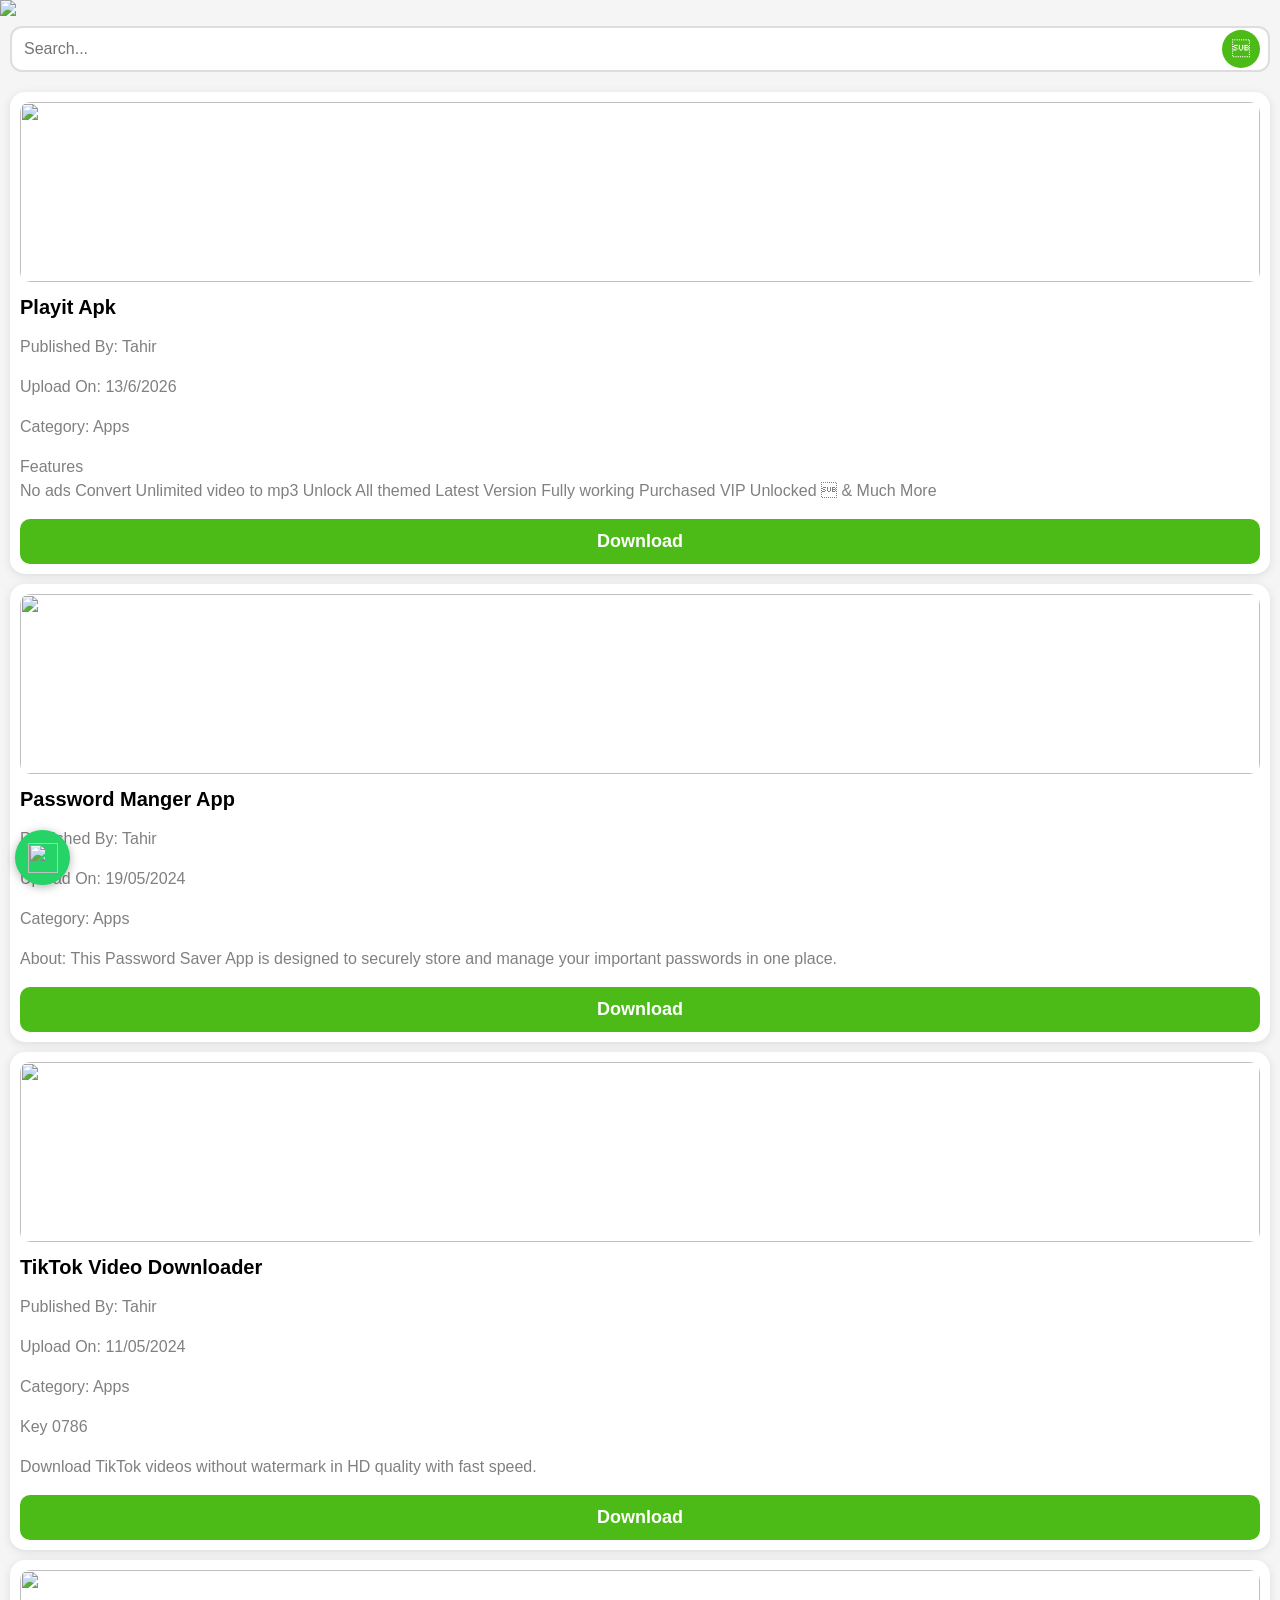
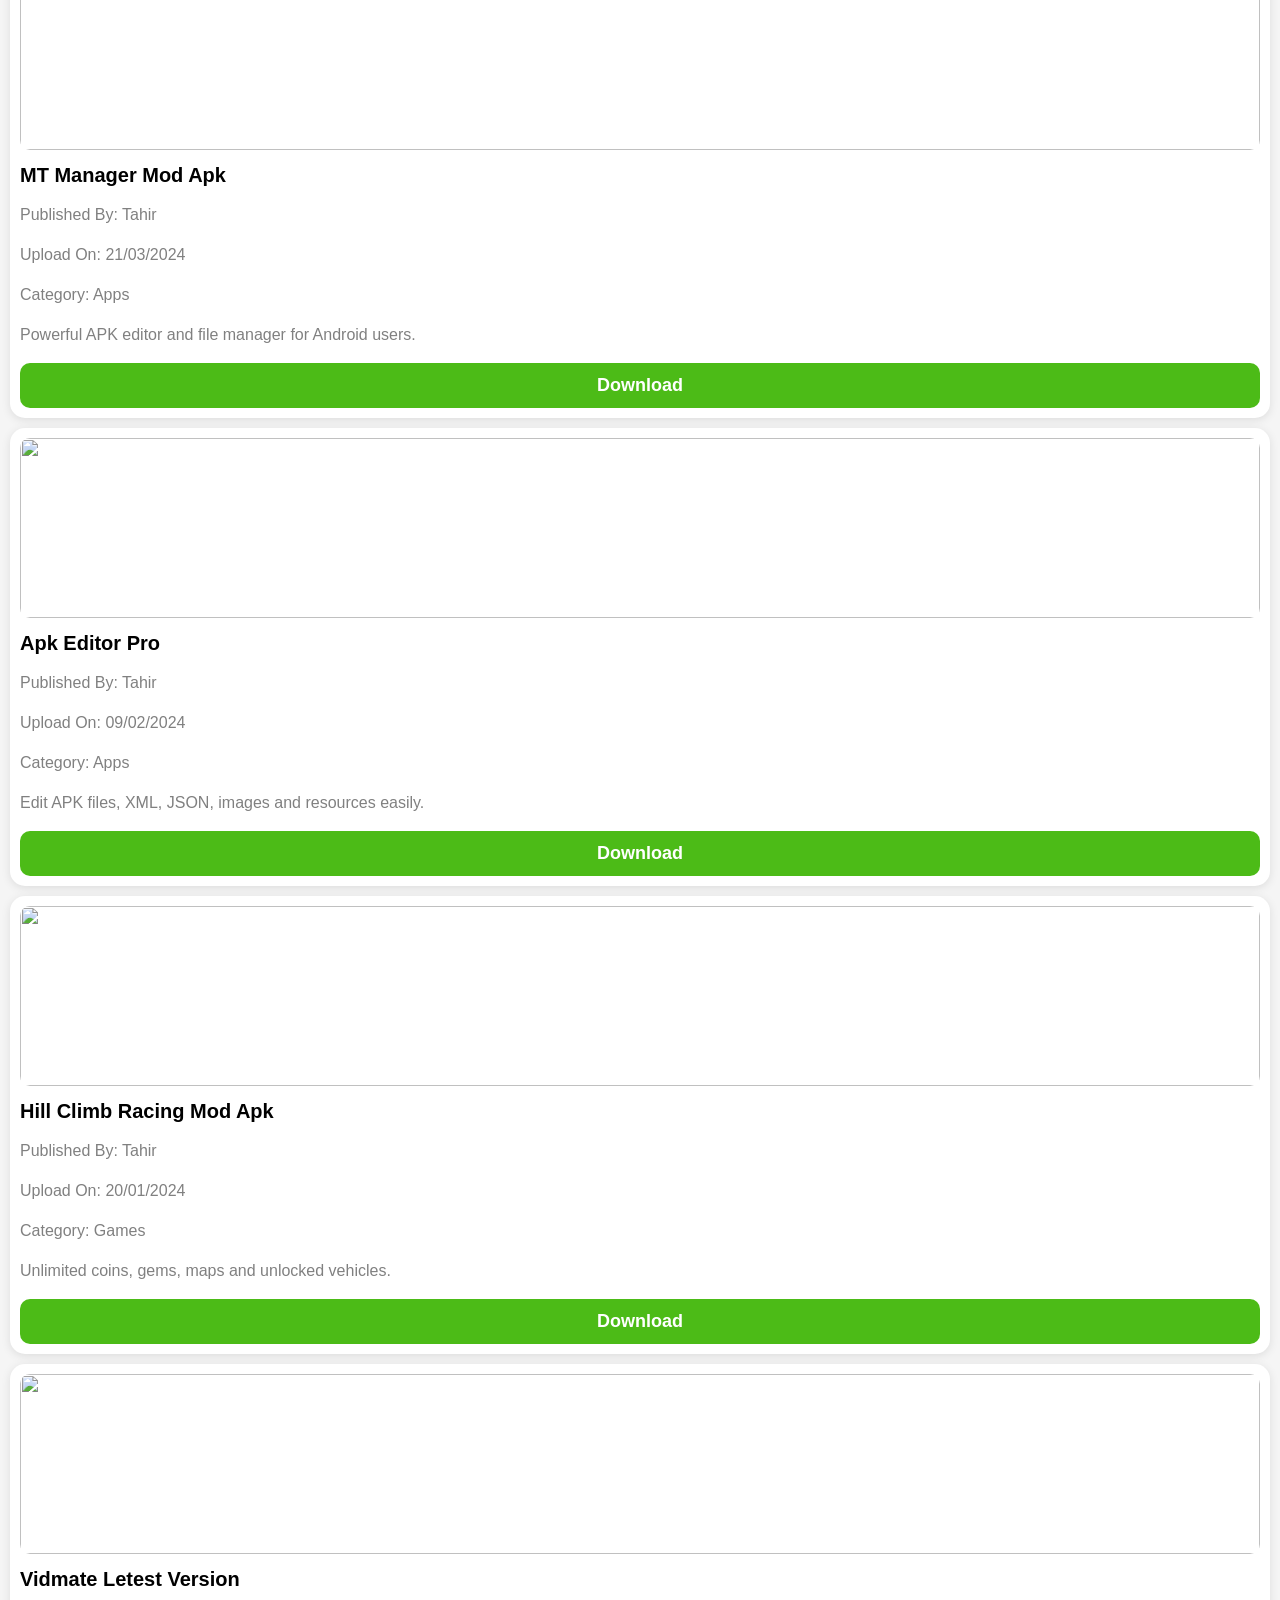
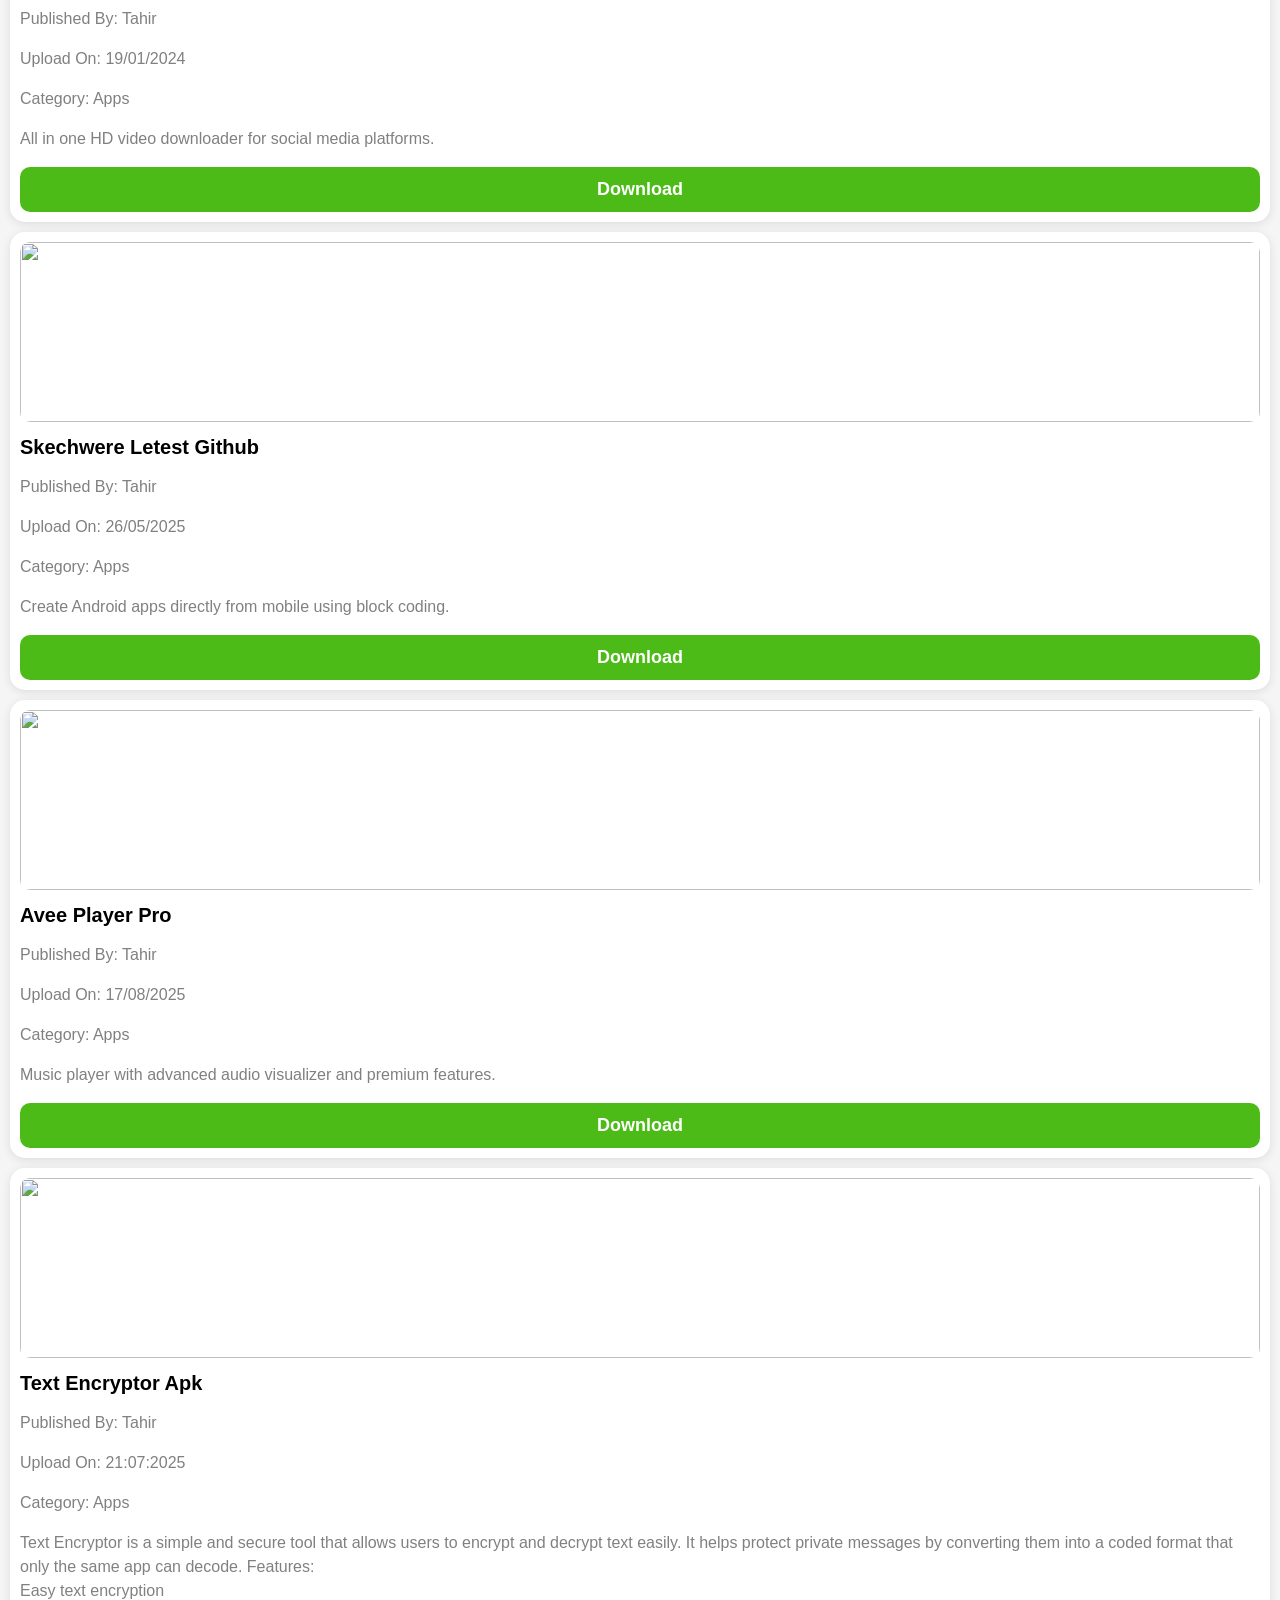
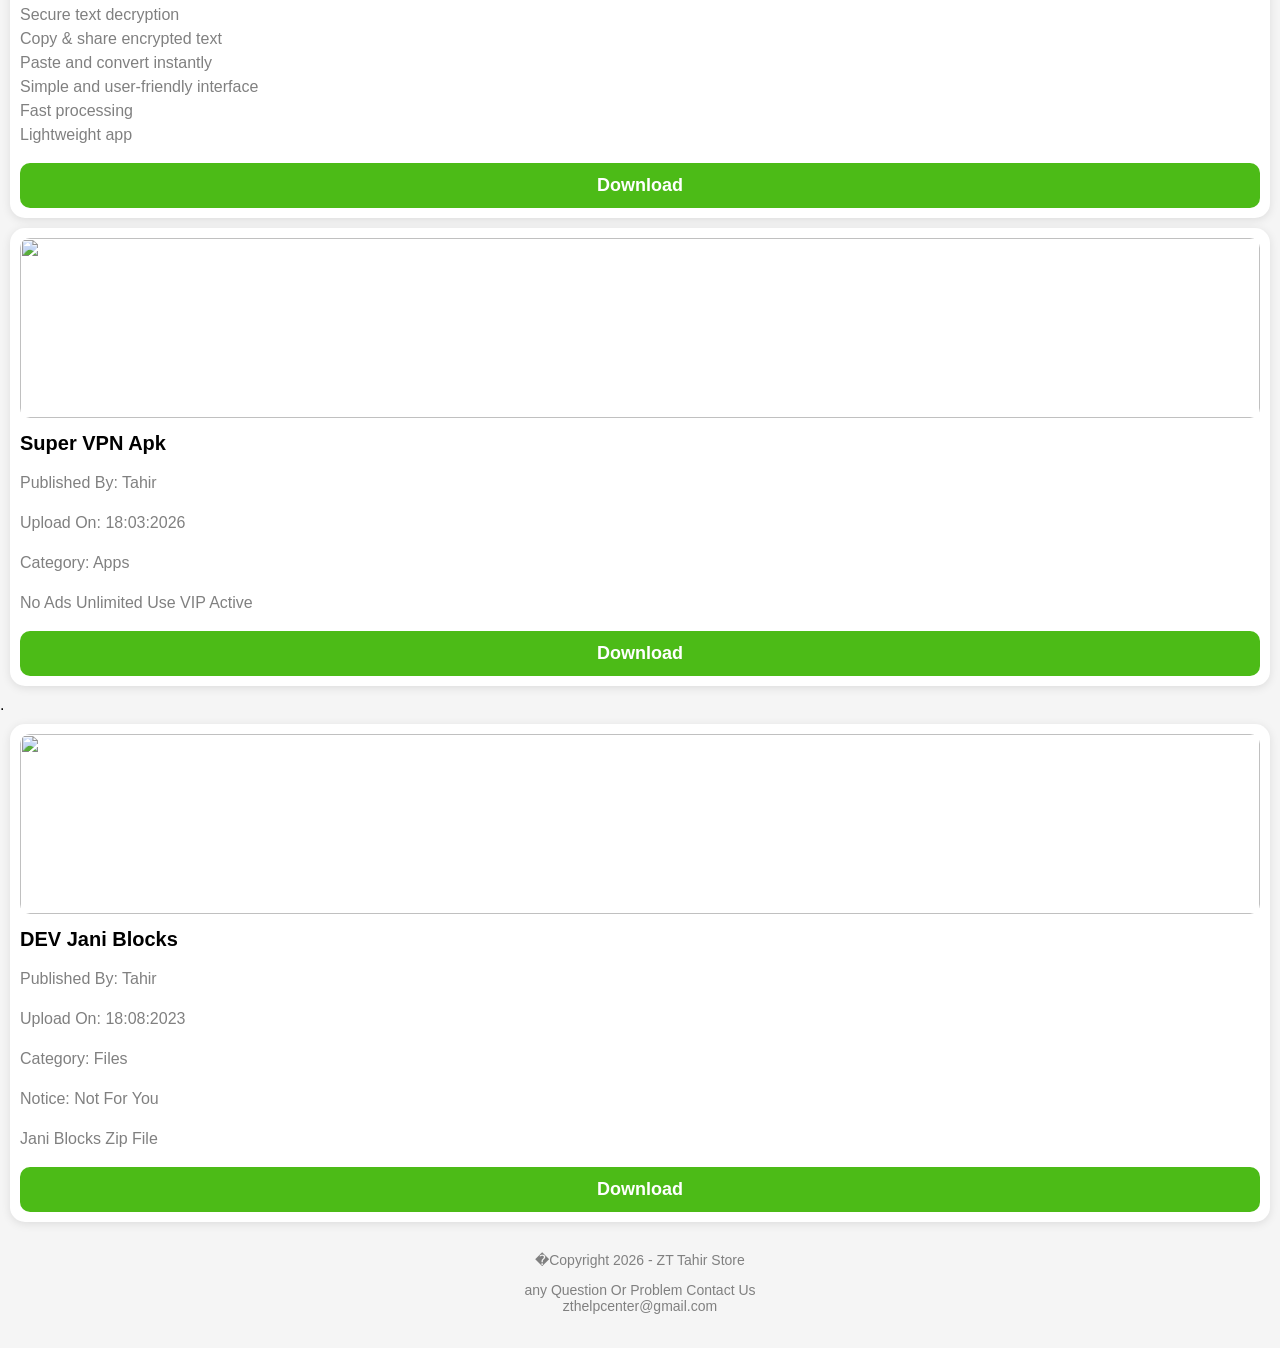
==== index.html @ f2f18775 "Add files via upload" ====
<!DOCTYPE html>
<html lang="en">

<head>

<meta charset="UTF-8">

<meta name="viewport"
content="width=device-width, initial-scale=1.0">

<title>ZT Tahir Store</title>

<style>

/* BODY */

body{

    margin:0;
    padding:0;

    background:#f5f5f5;

    color:black;

    font-family:sans-serif;

    transition:0.3s;
}

/* DARK MODE */

body.dark{

    background:#121212;

    color:white;
}

/* HEADER */

.header{

    position:sticky;

    top:0;

    z-index:1000;

    background:#f5f5f5;

    transition:0.3s;
}

body.dark .header{

    background:#121212;
}

/* LOGO */

.logo{

    width:100%;

    display:block;
}

/* SEARCH BOX */

.searchbox{

    padding:10px;

    background:#f5f5f5;

    position:relative;

    transition:0.3s;
}

body.dark .searchbox{

    background:#121212;
}

/* SEARCH INPUT */

.search{

    width:100%;

    box-sizing:border-box;

    padding:12px 55px 12px 12px;

    border:none;

    outline:none;

    border-radius:12px;

    border:2px solid #ddd;

    font-size:16px;

    background:white;

    color:black;

    transition:0.3s;
}

body.dark .search{

    background:#1e1e1e;

    color:white;

    border:2px solid #333;
}

/* THEME BUTTON */

.themebtn{

    position:absolute;

    right:20px;

    top:50%;

    transform:translateY(-50%);

    width:38px;

    height:38px;

    background:#4CBB17;

    border-radius:50%;

    display:flex;

    justify-content:center;

    align-items:center;

    font-size:18px;

    cursor:pointer;

    color:white;

    transition:0.3s;
}

/* CARD */

.card{

    background:white;

    margin:10px;

    padding:10px;

    border-radius:15px;

    box-shadow:0 2px 10px rgba(0,0,0,0.1);

    transition:0.3s;
}

body.dark .card{

    background:#1e1e1e;

    box-shadow:none;
}

/* IMAGE */

.img{

    width:100%;

    height:180px;

    object-fit:cover;

    border-radius:10px;
}

/* TITLE */

.title{

    font-size:20px;

    font-weight:bold;

    margin-top:10px;
}

/* ABOUT */

.about{

    color:gray;

    margin-top:5px;

    line-height:24px;
}

body.dark .about{

    color:#cfcfcf;
}

/* BUTTON */

.btnsave{

    display:block;

    width:100%;

    box-sizing:border-box;

    margin-top:12px;

    padding:12px;

    background:#4CBB17;

    color:white;

    text-align:center;

    text-decoration:none;

    border-radius:10px;

    font-size:18px;

    font-weight:bold;

    -webkit-tap-highlight-color:transparent;
}

/* FOOTER */

.footer{

    text-align:center;

    padding:20px;

    color:gray;

    font-size:14px;
}

/* SCROLL TOP BUTTON */

.topbtn{

    position:fixed;

    right:15px;

    bottom:15px;

    width:55px;

    height:55px;

    border:none;

    border-radius:50%;

    background:#4CBB17;

    display:none;

    justify-content:center;

    align-items:center;

    cursor:pointer;

    box-shadow:0 2px 10px rgba(0,0,0,0.3);

    z-index:9999;

    overflow:hidden;

    transition:0.3s;
}

.topbtn.show{

    display:flex;
}

.topbtn:active{

    transform:scale(0.9);
}

/* ICON */

.topicon{

    width:20px;

    height:20px;

    object-fit:contain;
}
 
/* WHATSAPP FLOAT BUTTON */

.wpbtn{

    position:fixed;

    left:15px;

    bottom:15px;

    width:55px;

    height:55px;

    background:#25D366;

    border-radius:50%;

    display:flex;

    justify-content:center;

    align-items:center;

    text-decoration:none;

    box-shadow:0 2px 10px rgba(0,0,0,0.3);

    z-index:9999;

    overflow:hidden;

    transition:0.3s;
}

.wpbtn:active{

    transform:scale(0.9);
}

/* WHATSAPP ICON */

.wpbtn img{

    width:30px;

    height:30px;

    object-fit:contain;
}
 

</style>

</head>

<body>

<!-- HEADER -->

<div class="header">

    <!-- LOGO -->

    <img src="https://raw.githubusercontent.com/zttahir/Tahir/main/Assets/logofour.png"
    class="logo">

    <!-- SEARCH + TOGGLE -->

    <div class="searchbox">

        <input type="search"

        id="search"

        class="search"

        placeholder="Search..."

        oninput="searchApps()">

        <!-- TOGGLE -->

        <div class="themebtn"
        onclick="toggleMode()"
        id="toggle">

        

        </div>

    </div>

</div>

          <!-- CARD 0 -->

<div class="card">

<img class="img"
src="https://raw.githubusercontent.com/zttahir/Tahir/main/Assets/playit.png">

<div class="title">
Playit Apk
</div>

<div class="about">

<p>Published By: Tahir</p>
<p>Upload On: 13/6/2026</p>
<p>Category: Apps</p>

<p>
    Features<br>
No ads 
Convert Unlimited video to mp3 
Unlock All themed
Latest Version
Fully working 
Purchased VIP Unlocked 
& Much More 

</p>

</div>

<a class="btnsave"
href="https://www.mediafire.com/file/15rgi2jzhe0g6uk/PLAYit_2.7.49.10_apks_kill.apk/file">

Download

</a>

</div> 

<!-- CARD 1 -->

<div class="card">

<img class="img"
src="https://raw.githubusercontent.com/zttahir/Tahir/main/Assets/image-1.jpg">

<div class="title">
Password Manger App
</div>

<div class="about">

<p>Published By: Tahir</p>
<p>Upload On: 19/05/2024</p>
<p>Category: Apps</p>

<p>
About: This Password Saver App is designed to securely store and manage your important passwords in one place.
</p>

</div>

<a class="btnsave"
href="https://www.mediafire.com/file/8oc2clhdo5jdpka/Password+Saver_TAHIR.apk/file">

Download

</a>

</div>

<!-- CARD 2 -->

<div class="card">

<img class="img"
src="https://raw.githubusercontent.com/zttahir/Tahir/main/Assets/image.jpg">

<div class="title">
TikTok Video Downloader
</div>

<div class="about">

<p>Published By: Tahir</p>
<p>Upload On: 11/05/2024</p>
<p>Category: Apps</p>
<p>Key 0786</p>

<p>
Download TikTok videos without watermark in HD quality with fast speed.
</p>

</div>

<a class="btnsave"
href="https://www.mediafire.com/file/l60k00kk71x3uxg/ZT+Downloader_TAHIR.apk/file">

Download

</a>

</div>

<!-- CARD 3 -->

<div class="card">

<img class="img"
src="https://raw.githubusercontent.com/zttahir/Tahir/main/Assets/mtmanager.png">

<div class="title">
MT Manager Mod Apk
</div>

<div class="about">

<p>Published By: Tahir</p>
<p>Upload On: 21/03/2024</p>
<p>Category: Apps</p>

<p>
Powerful APK editor and file manager for Android users.
</p>

</div>

<a class="btnsave"
href="https://www.mediafire.com/file/3pl6sm74u2a8idq/MT-Manager-VIP.apk/file">

Download

</a>

</div>

<!-- CARD 4 -->

<div class="card">

<img class="img"
src="https://raw.githubusercontent.com/zttahir/Tahir/main/Assets/apkeditor.png">

<div class="title">
Apk Editor Pro
</div>

<div class="about">

<p>Published By: Tahir</p>
<p>Upload On: 09/02/2024</p>
<p>Category: Apps</p>

<p>
Edit APK files, XML, JSON, images and resources easily.
</p>

</div>

<a class="btnsave"
href="https://www.mediafire.com/file/5gzfesmskv367av/APK+Editor+Pro_4.2.apk/file">

Download

</a>

</div>

<!-- CARD 5 -->

<div class="card">

<img class="img"
src="https://raw.githubusercontent.com/zttahir/Tahir/main/Assets/hillclimb.png">

<div class="title">
Hill Climb Racing Mod Apk
</div>

<div class="about">

<p>Published By: Tahir</p>
<p>Upload On: 20/01/2024</p>
<p>Category: Games</p>

<p>
Unlimited coins, gems, maps and unlocked vehicles.
</p>

</div>

<a class="btnsave"
href="https://www.mediafire.com/file/3mv9l40xxh3tn55/Hill+Climb+Racing+Mod_Apk.apk/file">

Download

</a>

</div>

<!-- CARD 6 -->

<div class="card">

<img class="img"
src="https://raw.githubusercontent.com/zttahir/Tahir/main/Assets/vidmate.png">

<div class="title">
Vidmate Letest Version
</div>

<div class="about">

<p>Published By: Tahir</p>
<p>Upload On: 19/01/2024</p>
<p>Category: Apps</p>

<p>
All in one HD video downloader for social media platforms.
</p>

</div>

<a class="btnsave"
href="https://www.mediafire.com/file/jpwn6wyje2c6n38/VidMate_By_ZT_Store.apk/file">

Download

</a>

</div>

<!-- CARD 7 -->

<div class="card">

<img class="img"
src="https://raw.githubusercontent.com/zttahir/Tahir/main/Assets/skechwere.png">

<div class="title">
Skechwere Letest Github
</div>

<div class="about">

<p>Published By: Tahir</p>
<p>Upload On: 26/05/2025</p>
<p>Category: Apps</p>

<p>
Create Android apps directly from mobile using block coding.
</p>

</div>

<a class="btnsave"
href="https://www.mediafire.com/file/qkhev03v3h533ux/Sketchwere_Pro_By_ZT_APPS.apk/file">

Download

</a>

</div>

<!-- CARD 8 -->

<div class="card">

<img class="img"
src="https://raw.githubusercontent.com/zttahir/Tahir/main/Assets/aveeplayer.png">

<div class="title">
Avee Player Pro
</div>

<div class="about">

<p>Published By: Tahir</p>
<p>Upload On: 17/08/2025</p>
<p>Category: Apps</p>

<p>
Music player with advanced audio visualizer and premium features.
</p>

</div>

<a class="btnsave"
href="https://www.mediafire.com/file/i4u6zgj69llwse7/Avee_Player_Pro_by_ZT.apk/file">

Download

</a>

</div>

    <!-- CARD 9 -->

<div class="card">

    <img class="img"
    src="https://raw.githubusercontent.com/zttahir/Tahir/main/Assets/encrypt.png">

    <div class="title">
        Text Encryptor Apk
    </div>

    <div class="about">

        <p>Published By: Tahir</p>
        <p>Upload On: 21:07:2025</p>
        <p>Category: Apps</p>

        <p>
          Text Encryptor is a simple and secure tool that allows users to encrypt and decrypt text easily. It helps protect private messages by converting them into a coded format that only the same app can decode.
Features:<br>
Easy text encryption<br>
Secure text decryption<br>
Copy & share encrypted text<br>
Paste and convert instantly<br>
Simple and user-friendly interface<br>
Fast processing<br>
Lightweight app<br>
        </p>

    </div>

    <a class="btnsave"
    href="https://www.mediafire.com/file/xjfdwf8rq5wggk1/Encrypted_TXT_1.0.apk/file">

    Download

    </a>

</div>

  <!-- CARD 9 -->

<div class="card">

    <img class="img"
    src="https://raw.githubusercontent.com/zttahir/Tahir/main/Assets/supervpn.png">

    <div class="title">
        Super VPN Apk
    </div>

    <div class="about">

        <p>Published By: Tahir</p>
        <p>Upload On: 18:03:2026</p>
        <p>Category: Apps</p>

        <p>
        No Ads Unlimited Use VIP Active
        </p>

    </div>

    <a class="btnsave"
    href="https://www.mediafire.com/file/05p5j1xxtkbkchm/SuperVPN_3.1.4_apks_kill.apk/file">

    Download

    </a>

</div>

.       <!-- CARD 11 -->

<div class="card">

    <img class="img"
    src="https://raw.githubusercontent.com/zttahir/Tahir/main/Assets/mypiclogo.png">

    <div class="title">
        DEV Jani Blocks
    </div>

    <div class="about">

        <p>Published By: Tahir</p>
        <p>Upload On: 18:08:2023</p>
        <p>Category: Files</p>
        <p>Notice: Not For You</p>

        <p>
        Jani Blocks Zip File <br>
        </p>

    </div>

    <a class="btnsave"
    href="https://www.mediafire.com/file/tm3lmpix9wmcqop/Developer_ZT_Block.zip/file">

    Download

    </a>

</div>
    

<!-- FOOTER -->

<div class="footer">

�Copyright 2026 - ZT Tahir Store
<p>any Question Or Problem Contact Us<br>
zthelpcenter@gmail.com</p>
</div>

<!-- SCROLL TOP BUTTON -->

<button class="topbtn"
id="topbtn"
onclick="scrollTopPage()">

<img src="https://raw.githubusercontent.com/zttahir/Tahir/main/Assets/arrow.png" class="topicon">

</button>


<!-- FLOATING WHATSAPP BUTTON -->

<a href="https://chat.whatsapp.com/LD5pLc5uisjDh5QLEzcq0E?mode=gi_t"
class="wpbtn"
target="_blank">

<img src="https://raw.githubusercontent.com/zttahir/Tahir/main/Assets/whatsapp.png" class="wpicon">

</a>



<script>

/* SEARCH */

function searchApps(){

    let input = document
    .getElementById("search")
    .value
    .toLowerCase()
    .trim();

    let cards =
    document.querySelectorAll(".card");

    if(input === ""){

        cards.forEach(card => {

            card.style.display = "block";

        });

        return;
    }

    cards.forEach(card => {

        let title =
        card.querySelector(".title")
        .innerText
        .toLowerCase();

        if(title.includes(input)){

            card.style.display = "block";

        }
        else{

            card.style.display = "none";

        }

    });

}

/* THEME */

function toggleMode(){

    document.body.classList.toggle("dark");

    let btn =
    document.getElementById("toggle");

    if(document.body.classList.contains("dark")){

        btn.innerHTML = "";

    }
    else{

        btn.innerHTML = "";

    }

}

/* SCROLL BUTTON */

window.onscroll = function(){

    let btn =
    document.getElementById("topbtn");

    if(document.body.scrollTop > 200 ||
    document.documentElement.scrollTop > 200){

        btn.style.display = "block";

    }
    else{

        btn.style.display = "none";

    }

};

/* SCROLL TOP */

function scrollTopPage(){

    window.scrollTo({

        top:0,

        behavior:"smooth"

    });

}

</script>

</body>
</html>
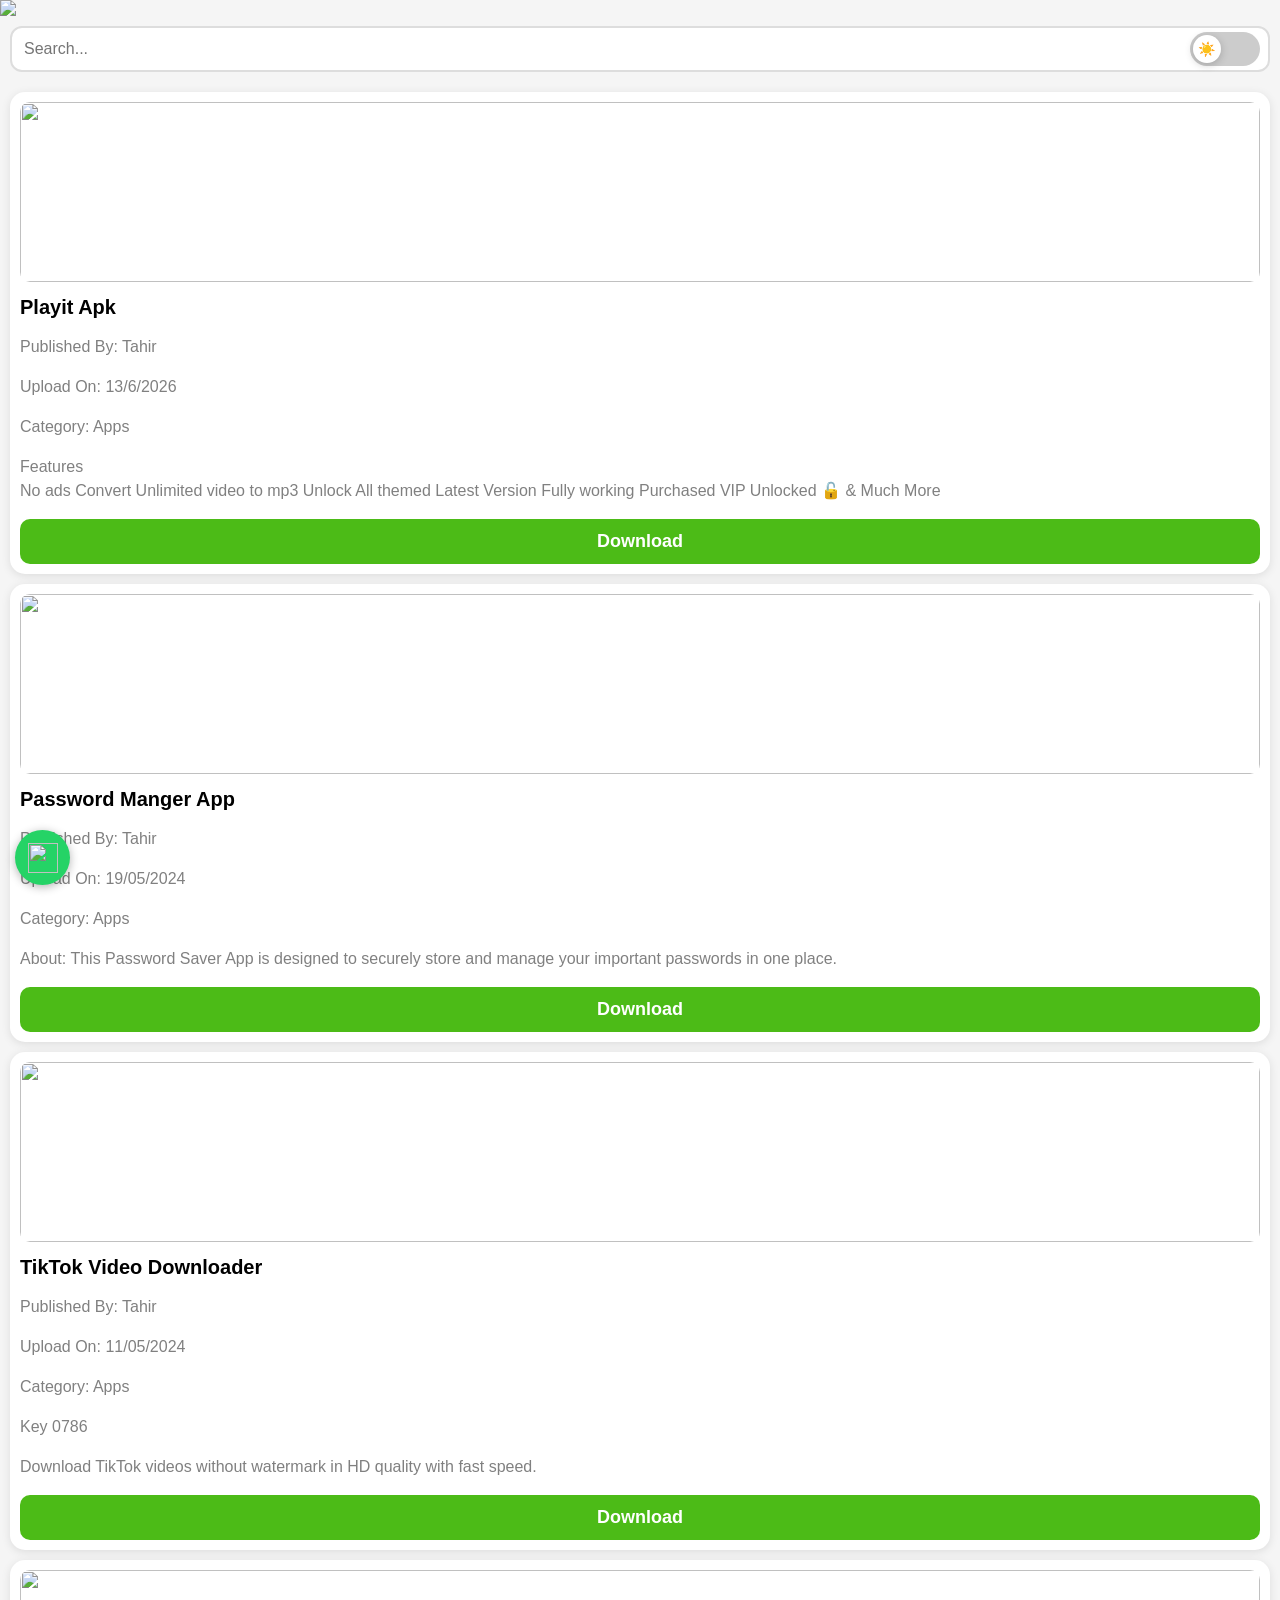
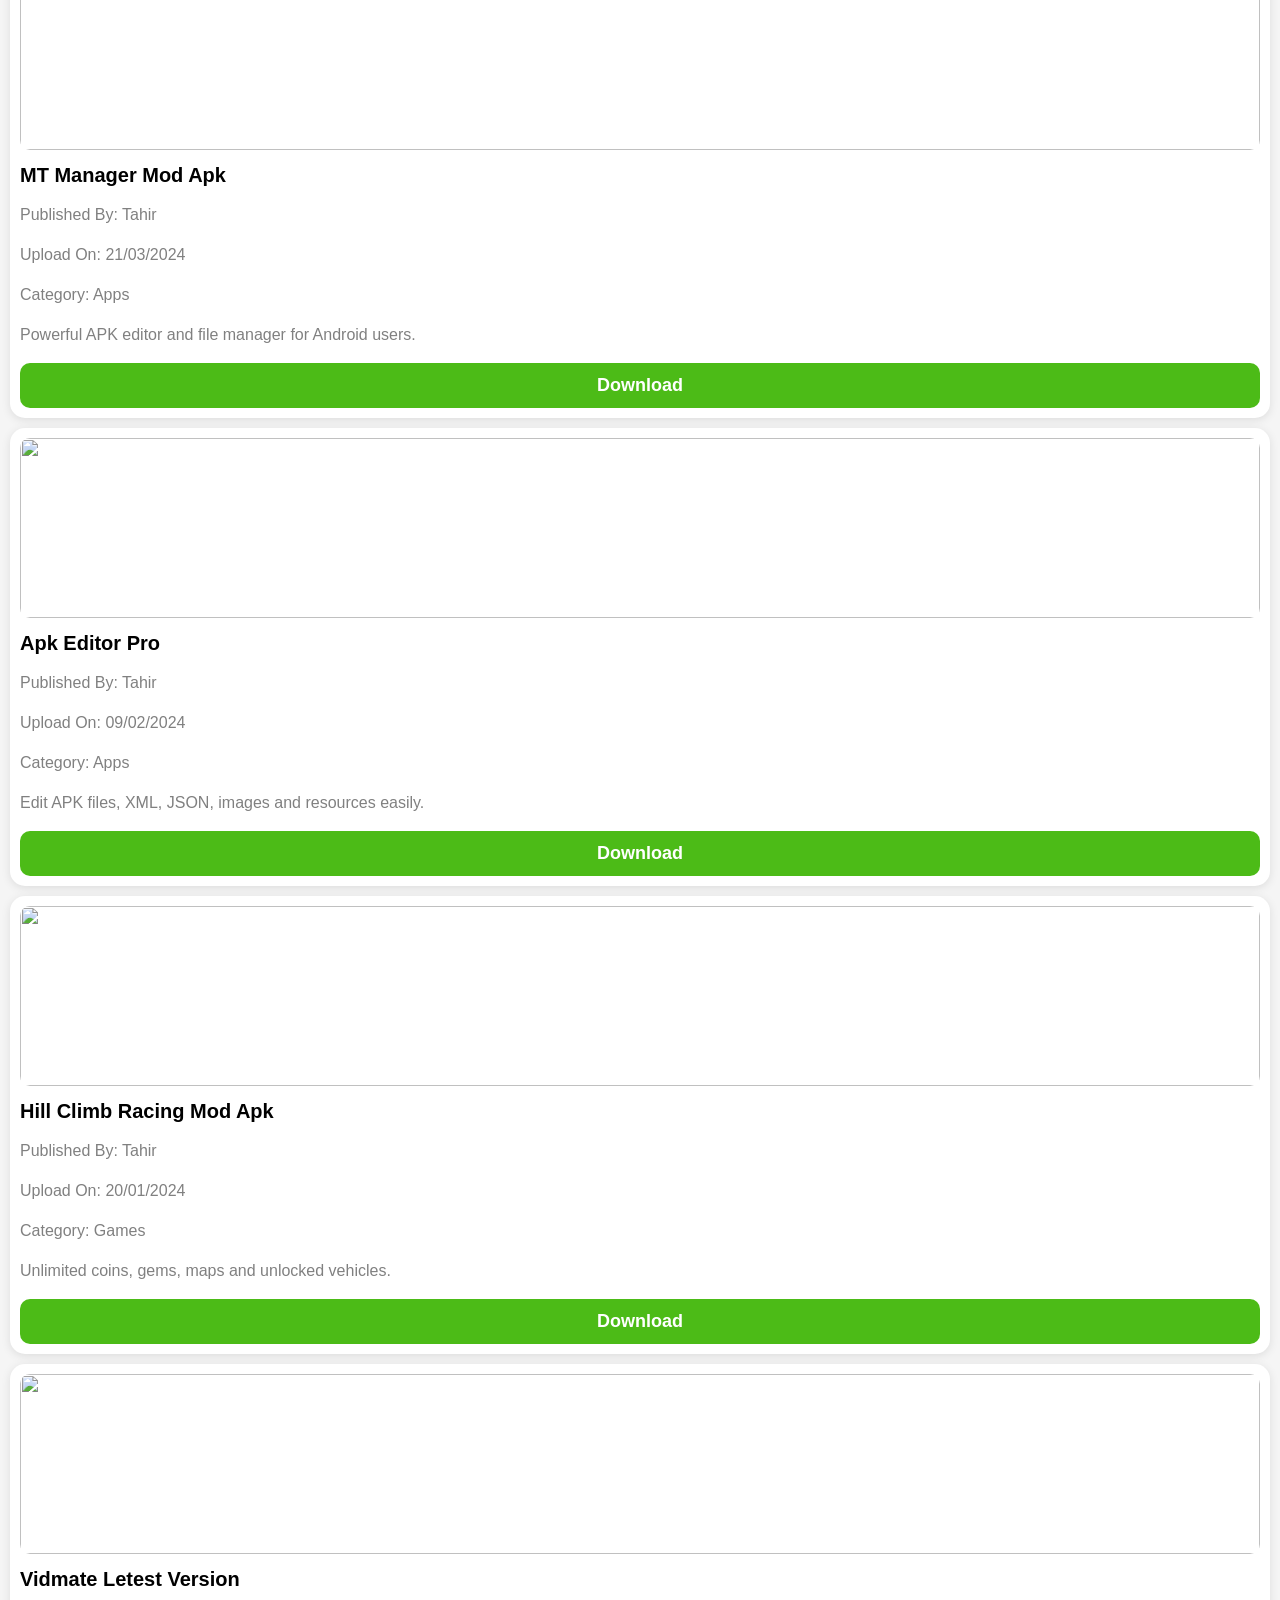
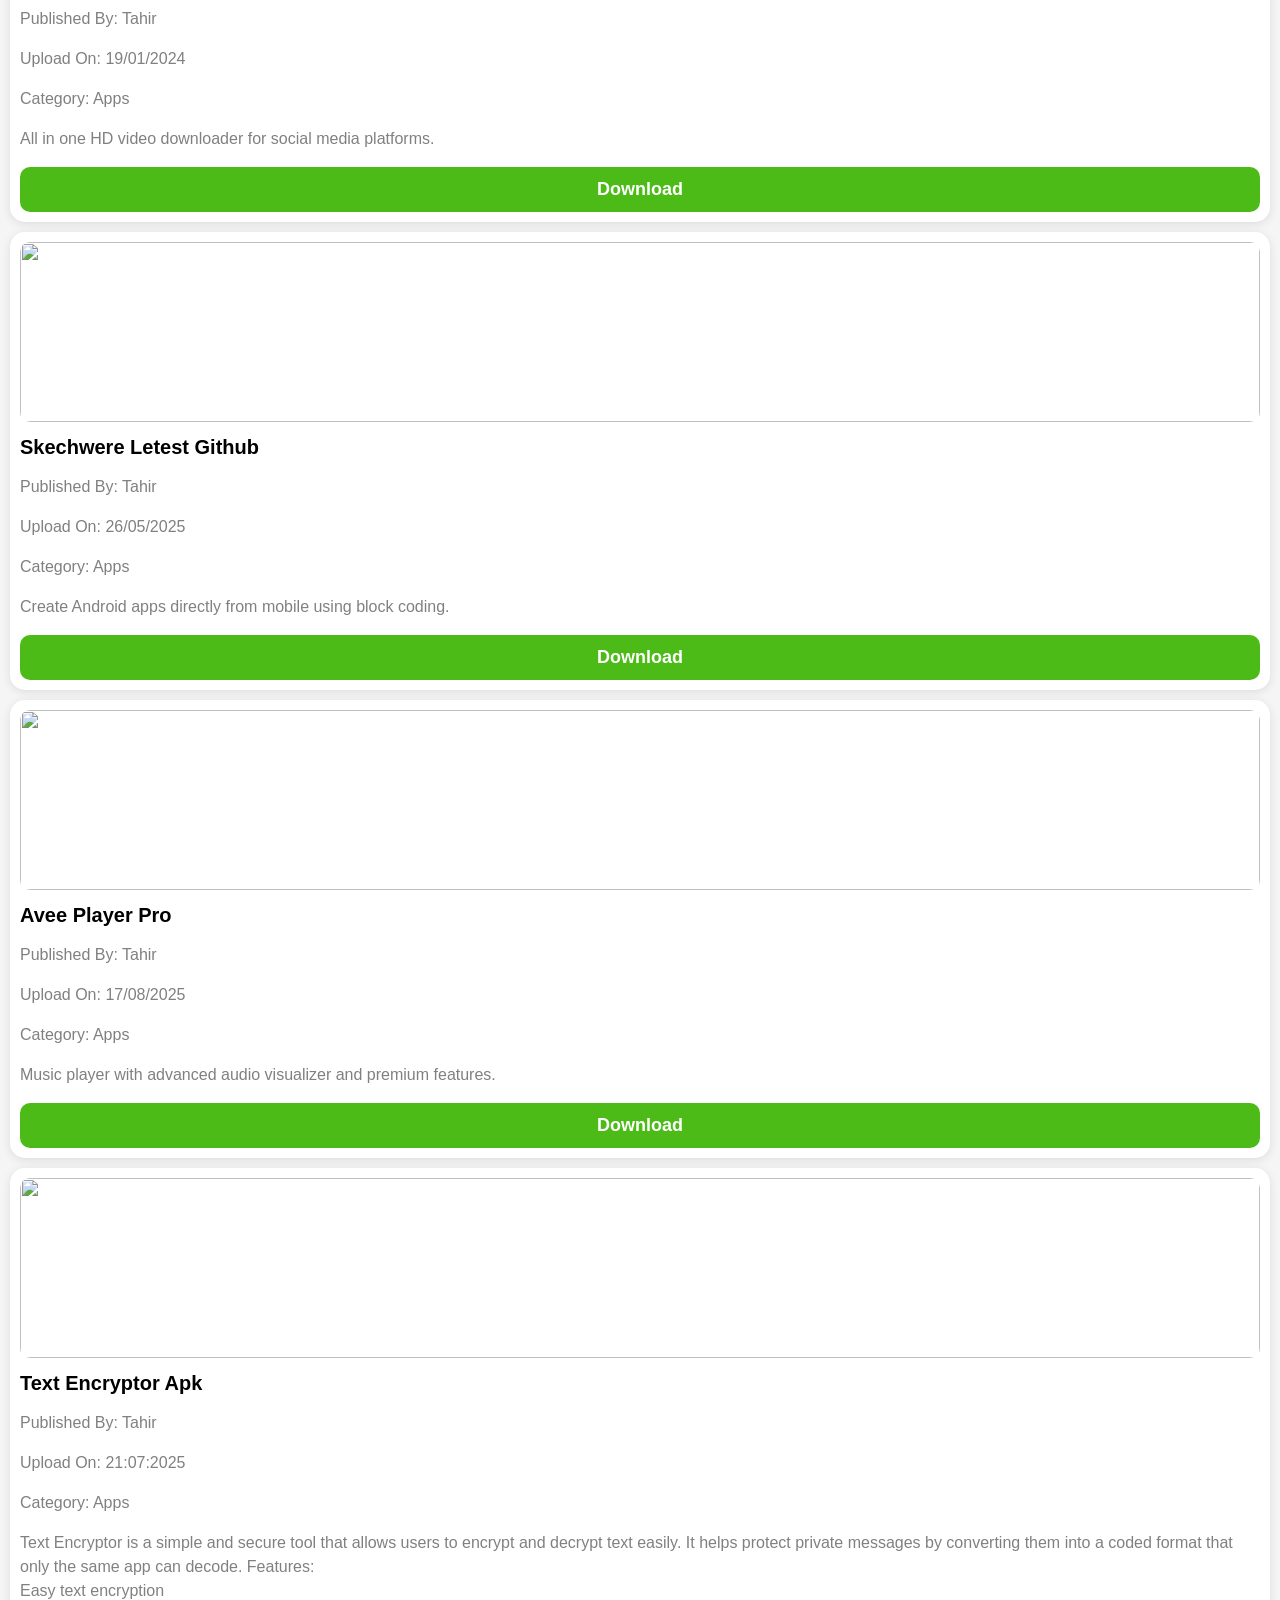
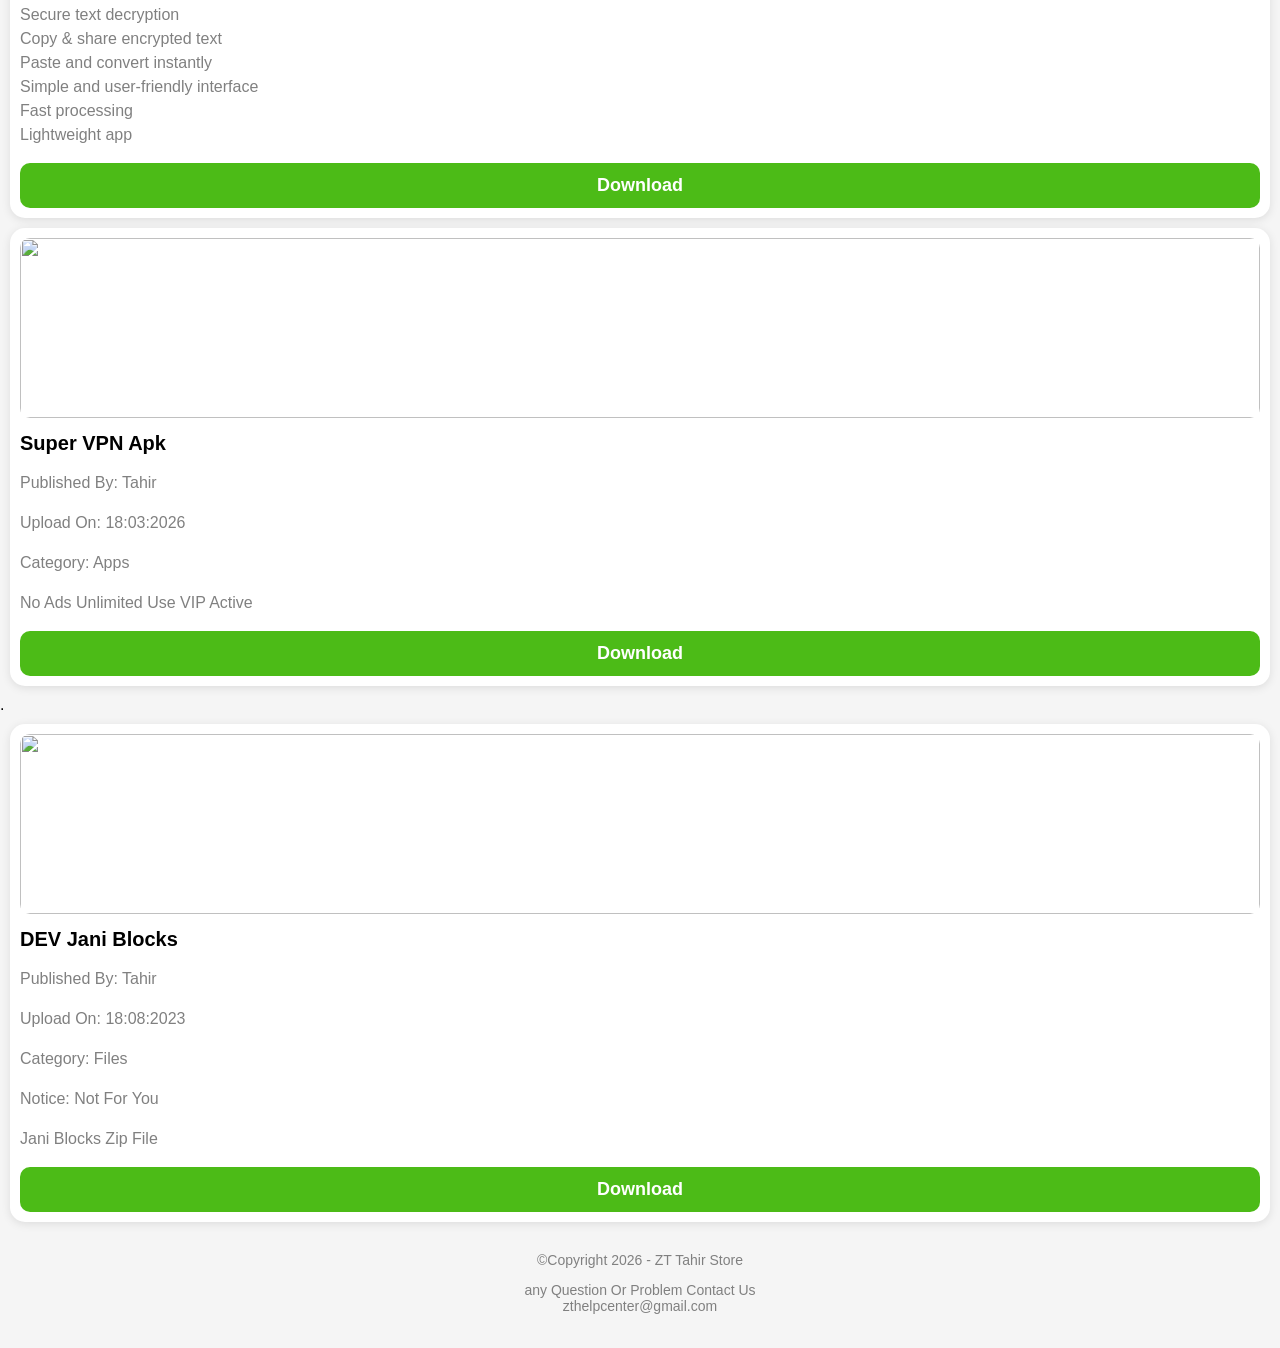
==== commit 419889da: "Add files via upload" ====
--- a/index.html
+++ b/index.html
@@ -120,41 +120,61 @@
     border:2px solid #333;
 }
 
-/* THEME BUTTON */
-
+/* THEME SWITCH CSS */
 .themebtn{
-
     position:absolute;
-
     right:20px;
-
     top:50%;
-
     transform:translateY(-50%);
-
-    width:38px;
-
-    height:38px;
-
-    background:#4CBB17;
-
+    width:70px;
+    height:34px;
+    background:#ccc;
+    border-radius:50px;
+    cursor:pointer;
+    transition:0.3s;
+    display:flex;
+    align-items:center;
+    padding:3px;
+    box-sizing:border-box;
+    -webkit-tap-highlight-color: transparent;
+    outline: none;
+    user-select: none;
+}
+}
+
+body.dark .themebtn{
+    background:#1f2937;
+}
+
+.themebtn::before{
+    content:"";
+    width:28px;
+    height:28px;
+    background:white;
     border-radius:50%;
-
-    display:flex;
-
-    justify-content:center;
-
-    align-items:center;
-
-    font-size:18px;
-
-    cursor:pointer;
-
-    color:white;
-
+    position:absolute;
+    left:3px;
     transition:0.3s;
-}
-
+    box-shadow:0 2px 8px rgba(0,0,0,0.2);
+}
+
+body.dark .themebtn::before{
+    transform:translateX(36px);
+}
+
+.themebtn::after{
+    content:"☀️";
+    position:absolute;
+    left:8px;
+    font-size:14px;
+    transition:0.3s;
+}
+
+body.dark .themebtn::after{
+    content:"🌙";
+    left:auto;
+    right:8px;
+}
 /* CARD */
 
 .card{
@@ -402,15 +422,8 @@
 
         oninput="searchApps()">
 
-        <!-- TOGGLE -->
-
-        <div class="themebtn"
-        onclick="toggleMode()"
-        id="toggle">
-
-        
-
-        </div>
+<!-- TOGGLE -->
+<div class="themebtn" onclick="toggleMode()"></div>
 
     </div>
 
@@ -440,7 +453,7 @@
 Unlock All themed
 Latest Version
 Fully working 
-Purchased VIP Unlocked 
+Purchased VIP Unlocked 🔓
 & Much More 
 
 </p>
@@ -823,7 +836,7 @@
 
 <div class="footer">
 
-�Copyright 2026 - ZT Tahir Store
+©Copyright 2026 - ZT Tahir Store
 <p>any Question Or Problem Contact Us<br>
 zthelpcenter@gmail.com</p>
 </div>
@@ -899,43 +912,37 @@
 
 }
 
-/* THEME */
-
+/* THEME TOGGLE */
 function toggleMode(){
 
     document.body.classList.toggle("dark");
 
+    let btn = document.querySelector(".themebtn");
+
+    // optional: animation class
+    btn.classList.add("active");
+
+    setTimeout(() => {
+        btn.classList.remove("active");
+    }, 200);
+
+}
+
+/* SCROLL BUTTON */
+
+window.onscroll = function(){
+
     let btn =
-    document.getElementById("toggle");
-
-    if(document.body.classList.contains("dark")){
-
-        btn.innerHTML = "";
+    document.getElementById("topbtn");
+
+    if(document.body.scrollTop > 200 ||
+    document.documentElement.scrollTop > 200){
+
+        btn.style.display = "block";
 
     }
     else{
 
-        btn.innerHTML = "";
-
-    }
-
-}
-
-/* SCROLL BUTTON */
-
-window.onscroll = function(){
-
-    let btn =
-    document.getElementById("topbtn");
-
-    if(document.body.scrollTop > 200 ||
-    document.documentElement.scrollTop > 200){
-
-        btn.style.display = "block";
-
-    }
-    else{
-
         btn.style.display = "none";
 
     }
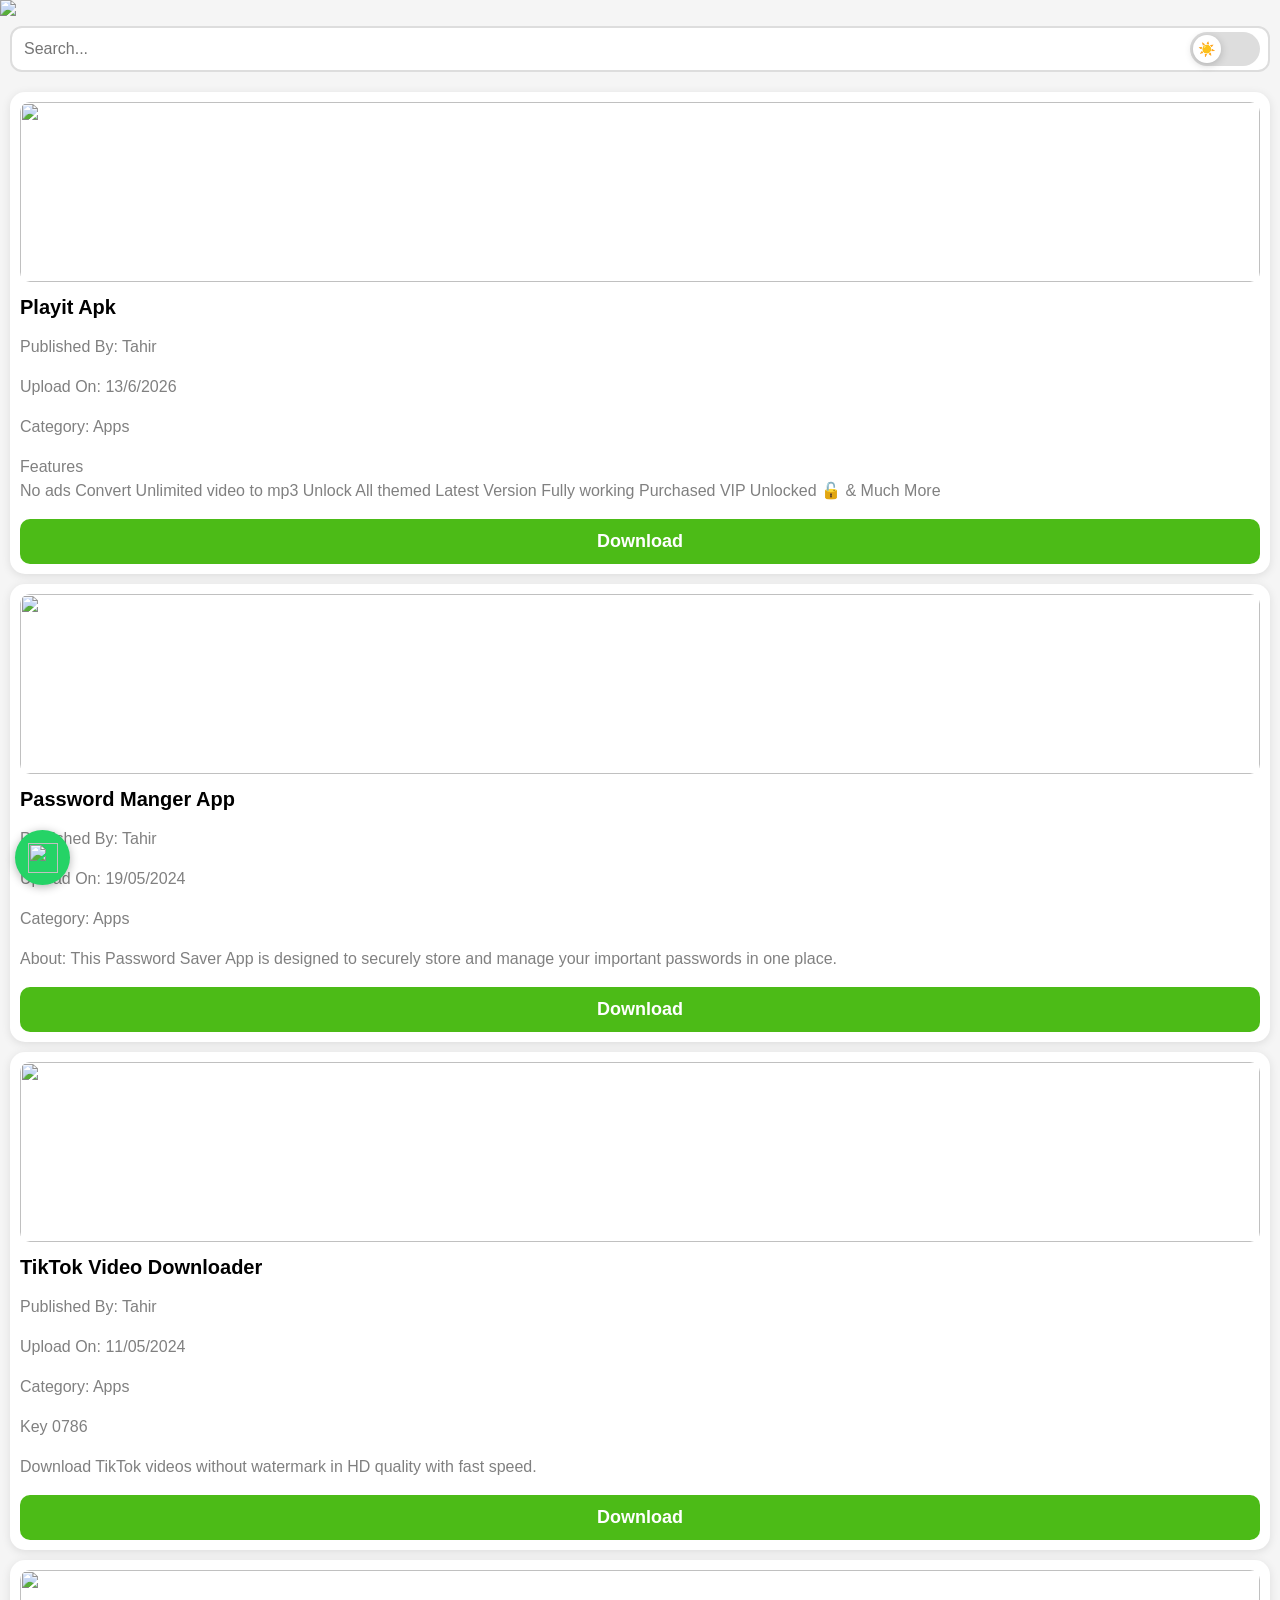
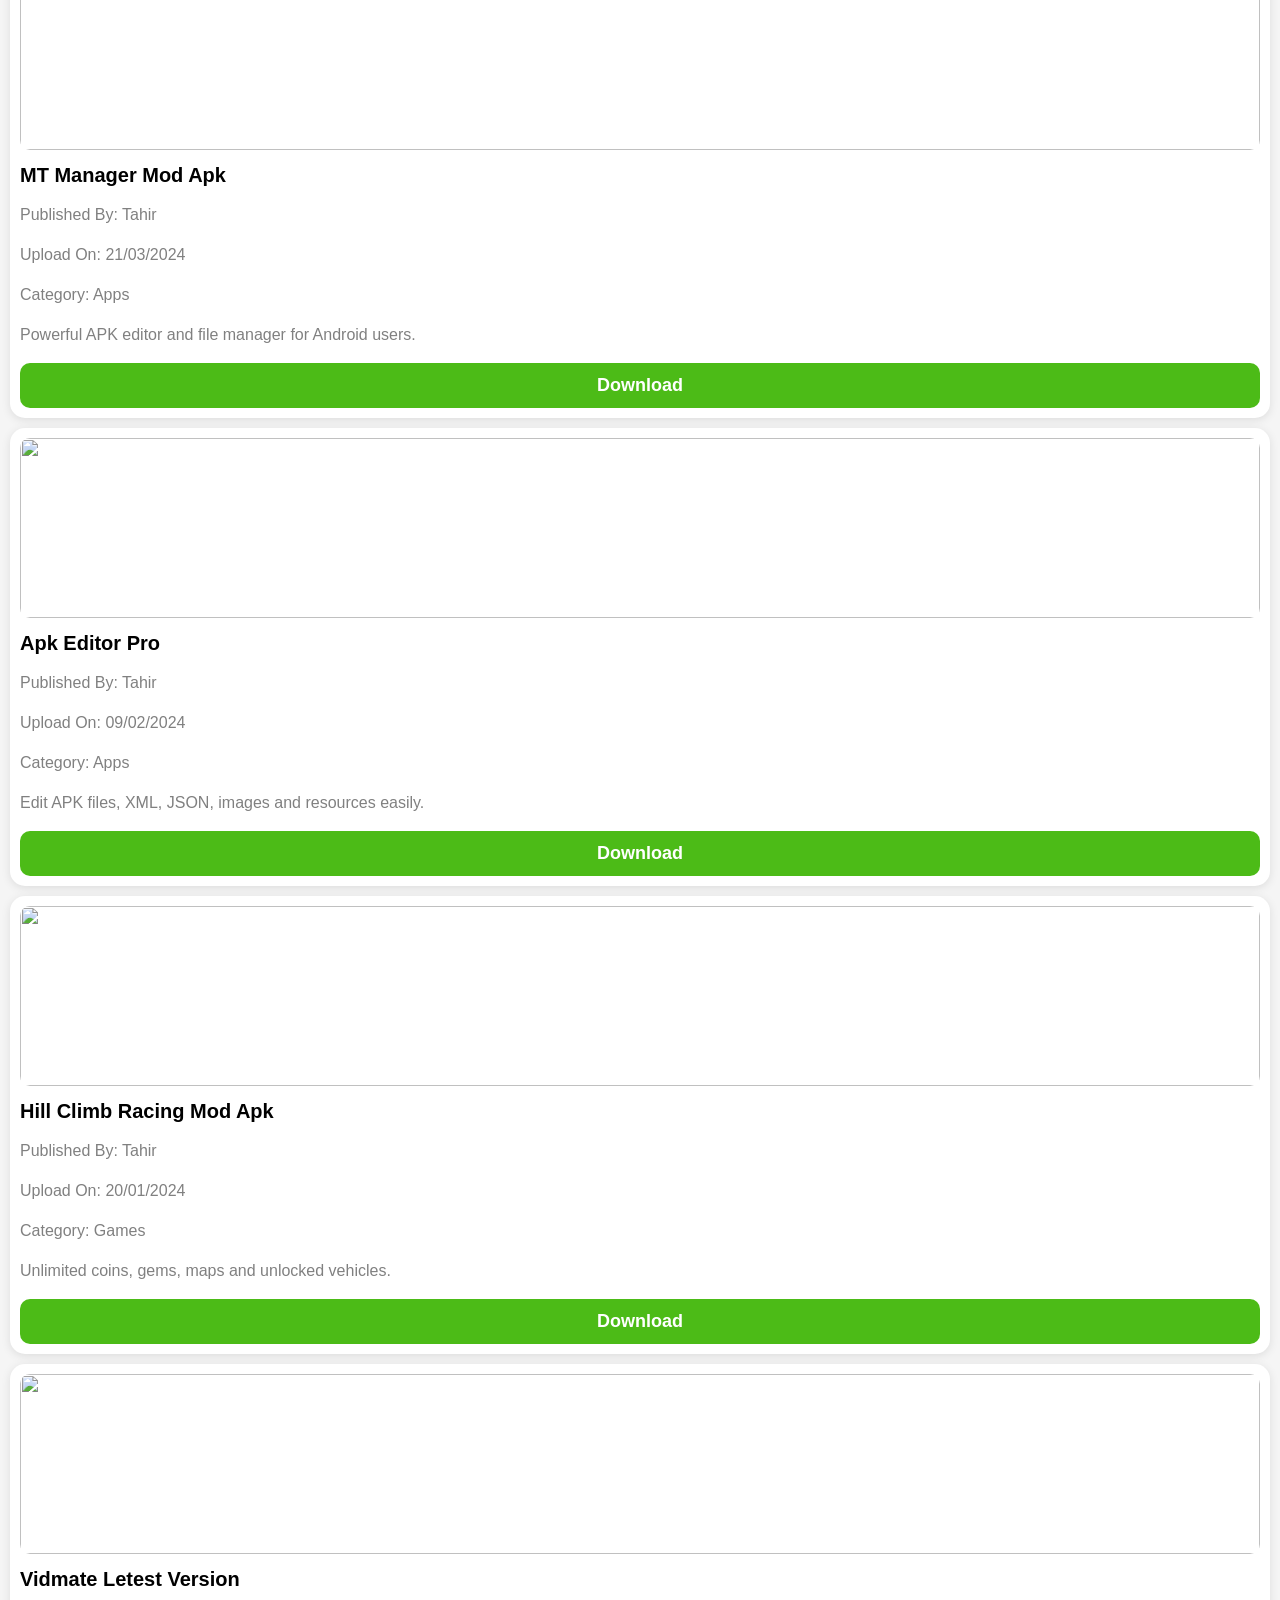
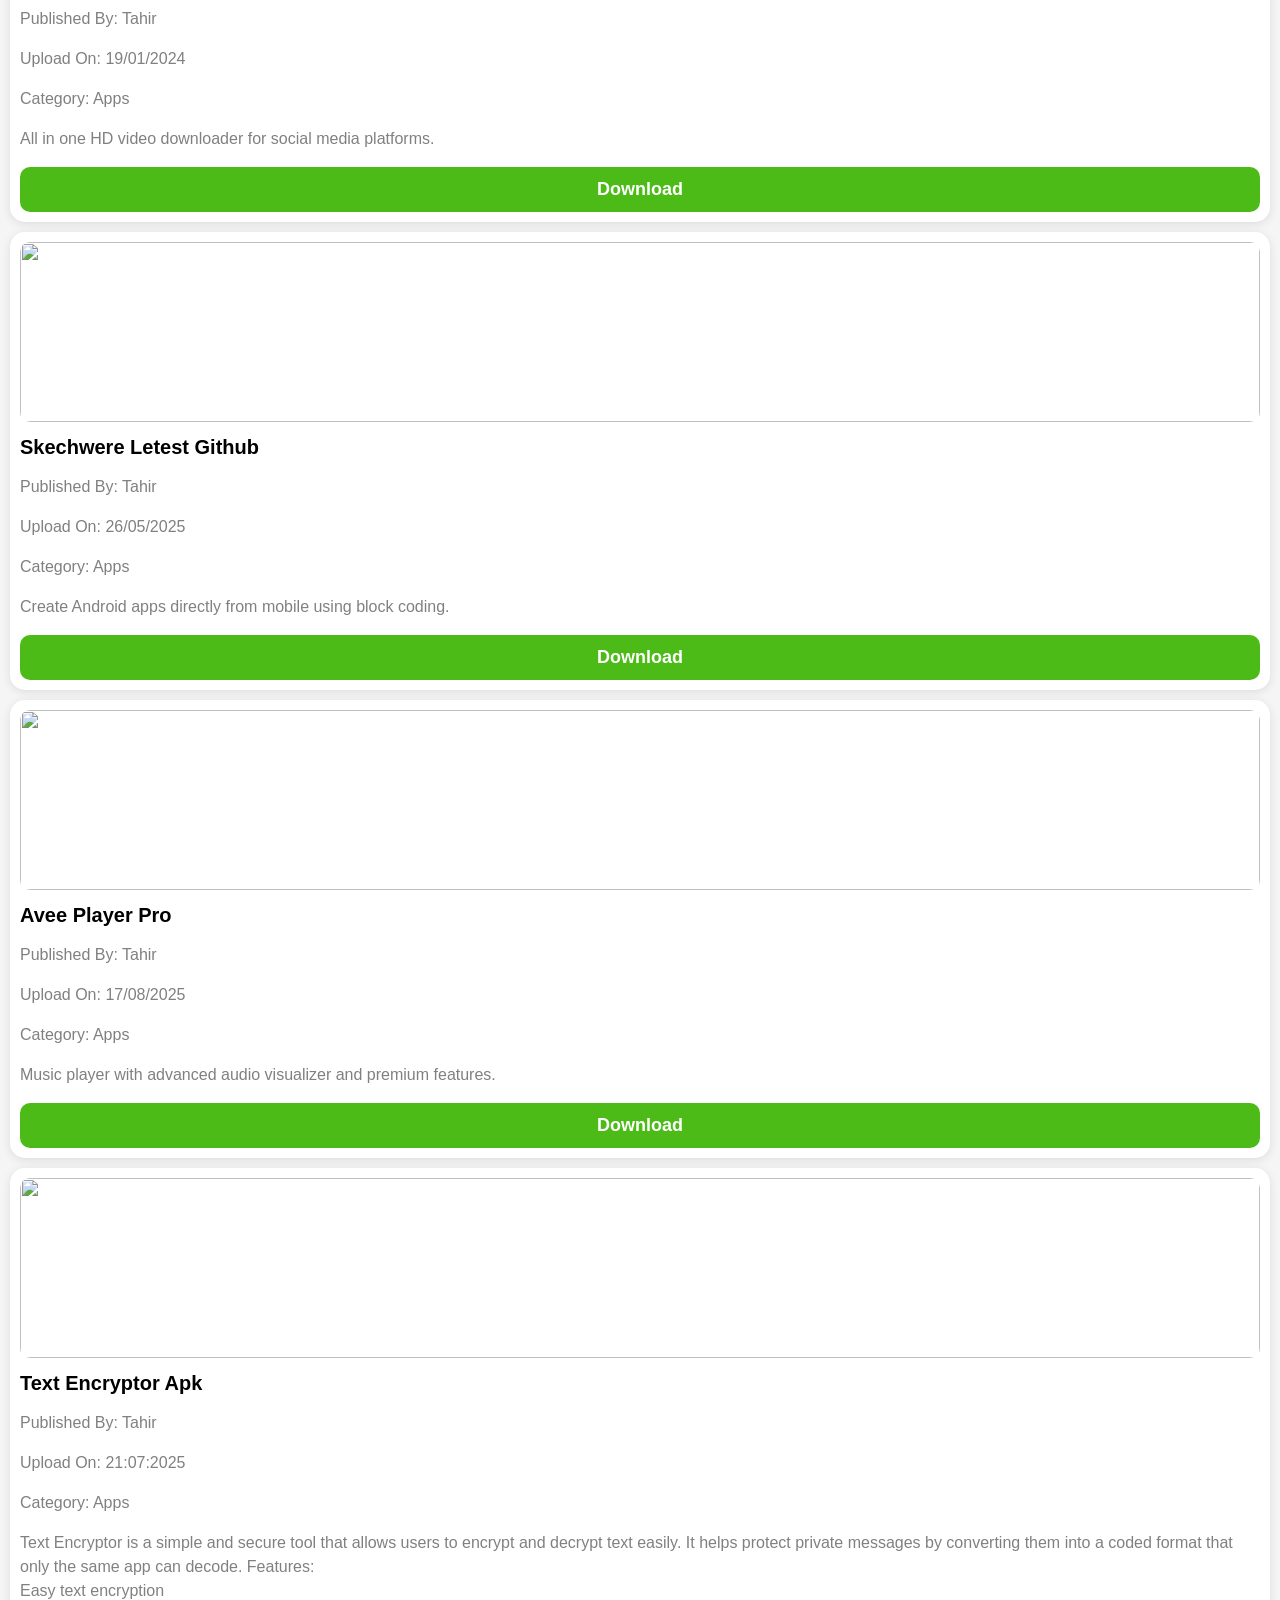
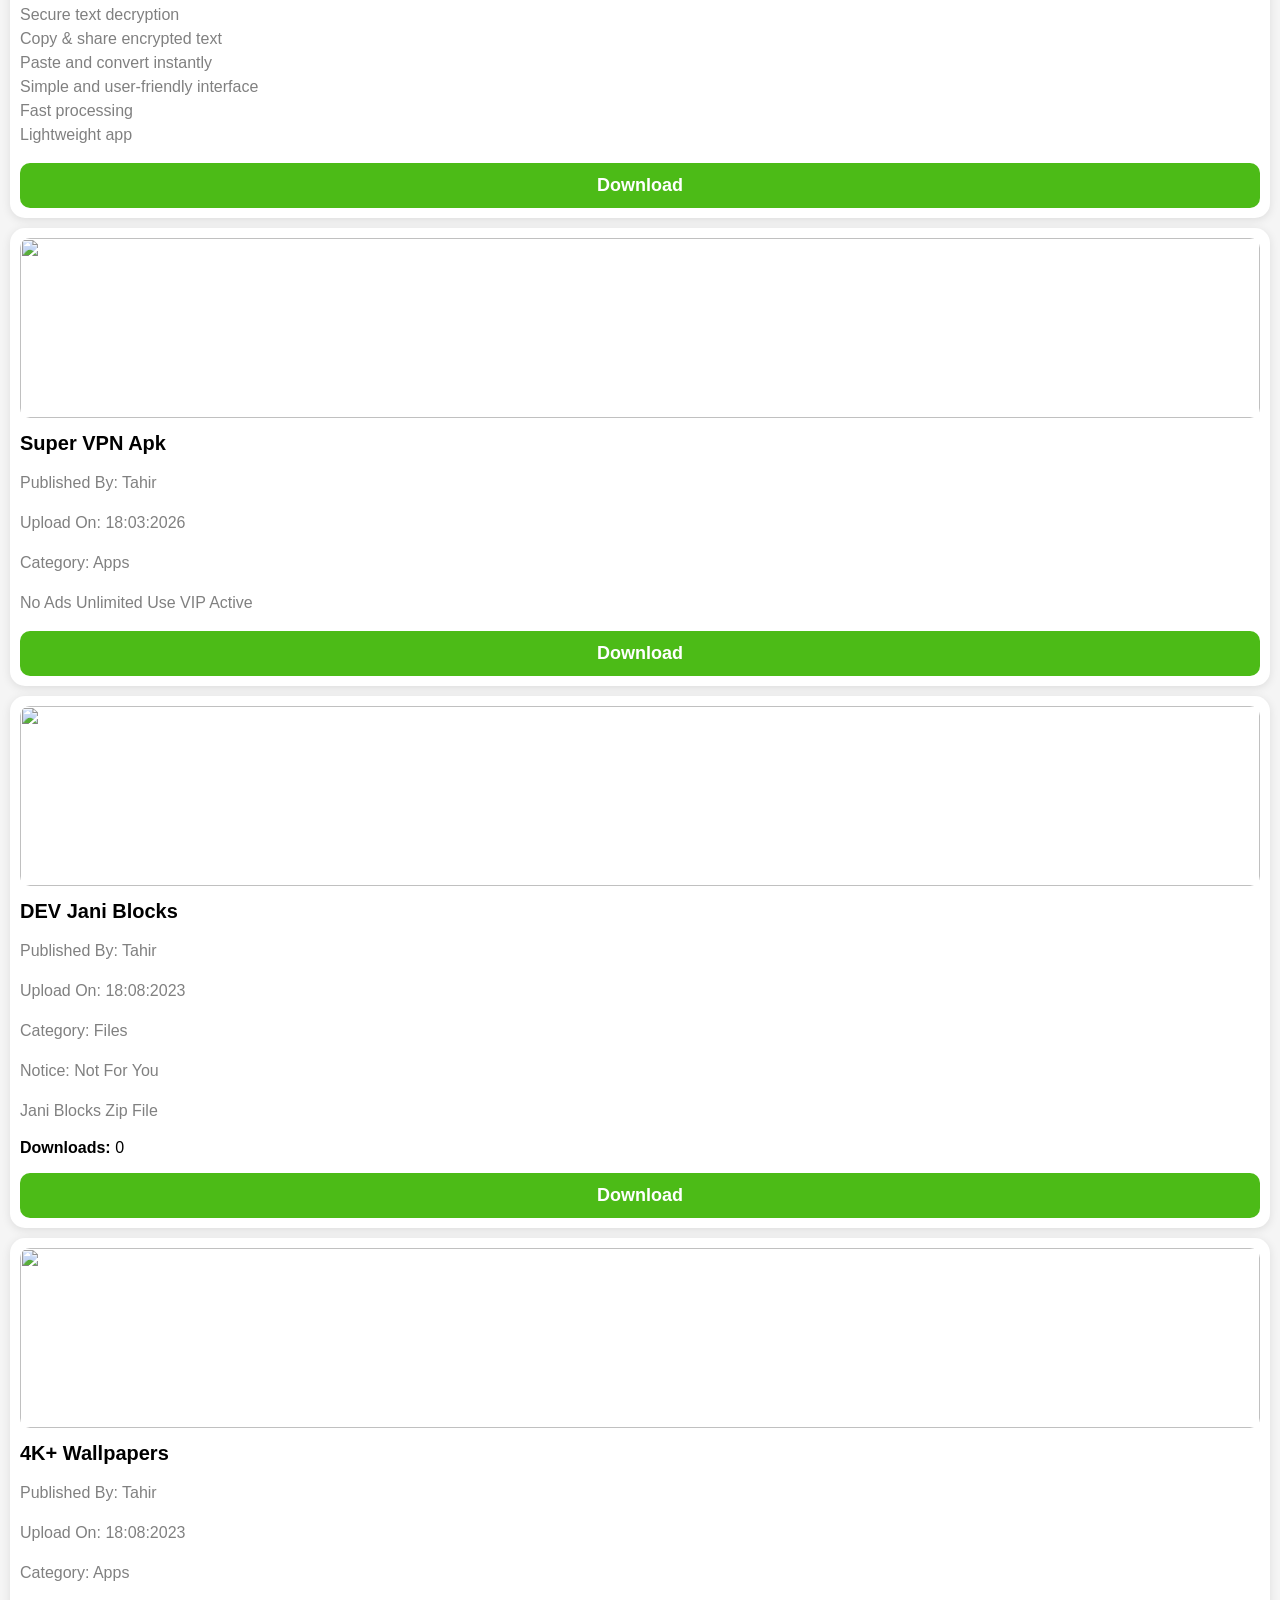
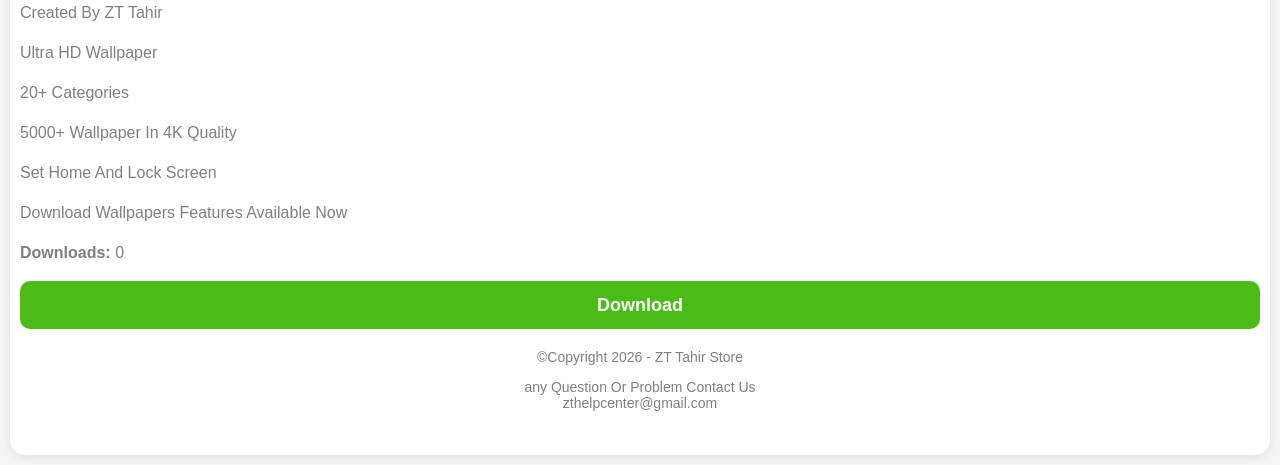
==== commit 66429555: "Add files via upload" ====
--- a/index.html
+++ b/index.html
@@ -1,969 +1,1059 @@
-<!DOCTYPE html>
-<html lang="en">
-
-<head>
-
-<meta charset="UTF-8">
-
-<meta name="viewport"
-content="width=device-width, initial-scale=1.0">
-
-<title>ZT Tahir Store</title>
-
-<style>
-
-/* BODY */
-
-body{
-
-    margin:0;
-    padding:0;
-
-    background:#f5f5f5;
-
-    color:black;
-
-    font-family:sans-serif;
-
-    transition:0.3s;
-}
-
-/* DARK MODE */
-
-body.dark{
-
-    background:#121212;
-
-    color:white;
-}
-
-/* HEADER */
-
-.header{
-
-    position:sticky;
-
-    top:0;
-
-    z-index:1000;
-
-    background:#f5f5f5;
-
-    transition:0.3s;
-}
-
-body.dark .header{
-
-    background:#121212;
-}
-
-/* LOGO */
-
-.logo{
-
-    width:100%;
-
-    display:block;
-}
-
-/* SEARCH BOX */
-
-.searchbox{
-
-    padding:10px;
-
-    background:#f5f5f5;
-
-    position:relative;
-
-    transition:0.3s;
-}
-
-body.dark .searchbox{
-
-    background:#121212;
-}
-
-/* SEARCH INPUT */
-
-.search{
-
-    width:100%;
-
-    box-sizing:border-box;
-
-    padding:12px 55px 12px 12px;
-
-    border:none;
-
-    outline:none;
-
-    border-radius:12px;
-
-    border:2px solid #ddd;
-
-    font-size:16px;
-
-    background:white;
-
-    color:black;
-
-    transition:0.3s;
-}
-
-body.dark .search{
-
-    background:#1e1e1e;
-
-    color:white;
-
-    border:2px solid #333;
-}
-
-/* THEME SWITCH CSS */
-.themebtn{
-    position:absolute;
-    right:20px;
-    top:50%;
-    transform:translateY(-50%);
-    width:70px;
-    height:34px;
-    background:#ccc;
-    border-radius:50px;
-    cursor:pointer;
-    transition:0.3s;
-    display:flex;
-    align-items:center;
-    padding:3px;
-    box-sizing:border-box;
-    -webkit-tap-highlight-color: transparent;
-    outline: none;
-    user-select: none;
-}
-}
-
-body.dark .themebtn{
-    background:#1f2937;
-}
-
-.themebtn::before{
-    content:"";
-    width:28px;
-    height:28px;
-    background:white;
-    border-radius:50%;
-    position:absolute;
-    left:3px;
-    transition:0.3s;
-    box-shadow:0 2px 8px rgba(0,0,0,0.2);
-}
-
-body.dark .themebtn::before{
-    transform:translateX(36px);
-}
-
-.themebtn::after{
-    content:"☀️";
-    position:absolute;
-    left:8px;
-    font-size:14px;
-    transition:0.3s;
-}
-
-body.dark .themebtn::after{
-    content:"🌙";
-    left:auto;
-    right:8px;
-}
-/* CARD */
-
-.card{
-
-    background:white;
-
-    margin:10px;
-
-    padding:10px;
-
-    border-radius:15px;
-
-    box-shadow:0 2px 10px rgba(0,0,0,0.1);
-
-    transition:0.3s;
-}
-
-body.dark .card{
-
-    background:#1e1e1e;
-
-    box-shadow:none;
-}
-
-/* IMAGE */
-
-.img{
-
-    width:100%;
-
-    height:180px;
-
-    object-fit:cover;
-
-    border-radius:10px;
-}
-
-/* TITLE */
-
-.title{
-
-    font-size:20px;
-
-    font-weight:bold;
-
-    margin-top:10px;
-}
-
-/* ABOUT */
-
-.about{
-
-    color:gray;
-
-    margin-top:5px;
-
-    line-height:24px;
-}
-
-body.dark .about{
-
-    color:#cfcfcf;
-}
-
-/* BUTTON */
-
-.btnsave{
-
-    display:block;
-
-    width:100%;
-
-    box-sizing:border-box;
-
-    margin-top:12px;
-
-    padding:12px;
-
-    background:#4CBB17;
-
-    color:white;
-
-    text-align:center;
-
-    text-decoration:none;
-
-    border-radius:10px;
-
-    font-size:18px;
-
-    font-weight:bold;
-
-    -webkit-tap-highlight-color:transparent;
-}
-
-/* FOOTER */
-
-.footer{
-
-    text-align:center;
-
-    padding:20px;
-
-    color:gray;
-
-    font-size:14px;
-}
-
-/* SCROLL TOP BUTTON */
-
-.topbtn{
-
-    position:fixed;
-
-    right:15px;
-
-    bottom:15px;
-
-    width:55px;
-
-    height:55px;
-
-    border:none;
-
-    border-radius:50%;
-
-    background:#4CBB17;
-
-    display:none;
-
-    justify-content:center;
-
-    align-items:center;
-
-    cursor:pointer;
-
-    box-shadow:0 2px 10px rgba(0,0,0,0.3);
-
-    z-index:9999;
-
-    overflow:hidden;
-
-    transition:0.3s;
-}
-
-.topbtn.show{
-
-    display:flex;
-}
-
-.topbtn:active{
-
-    transform:scale(0.9);
-}
-
-/* ICON */
-
-.topicon{
-
-    width:20px;
-
-    height:20px;
-
-    object-fit:contain;
-}
- 
-/* WHATSAPP FLOAT BUTTON */
-
-.wpbtn{
-
-    position:fixed;
-
-    left:15px;
-
-    bottom:15px;
-
-    width:55px;
-
-    height:55px;
-
-    background:#25D366;
-
-    border-radius:50%;
-
-    display:flex;
-
-    justify-content:center;
-
-    align-items:center;
-
-    text-decoration:none;
-
-    box-shadow:0 2px 10px rgba(0,0,0,0.3);
-
-    z-index:9999;
-
-    overflow:hidden;
-
-    transition:0.3s;
-}
-
-.wpbtn:active{
-
-    transform:scale(0.9);
-}
-
-/* WHATSAPP ICON */
-
-.wpbtn img{
-
-    width:30px;
-
-    height:30px;
-
-    object-fit:contain;
-}
- 
-
-</style>
-
-</head>
-
-<body>
-
-<!-- HEADER -->
-
-<div class="header">
-
-    <!-- LOGO -->
-
-    <img src="https://raw.githubusercontent.com/zttahir/Tahir/main/Assets/logofour.png"
-    class="logo">
-
-    <!-- SEARCH + TOGGLE -->
-
-    <div class="searchbox">
-
-        <input type="search"
-
-        id="search"
-
-        class="search"
-
-        placeholder="Search..."
-
-        oninput="searchApps()">
-
-<!-- TOGGLE -->
-<div class="themebtn" onclick="toggleMode()"></div>
-
-    </div>
-
-</div>
-
-          <!-- CARD 0 -->
-
-<div class="card">
-
-<img class="img"
-src="https://raw.githubusercontent.com/zttahir/Tahir/main/Assets/playit.png">
-
-<div class="title">
-Playit Apk
-</div>
-
-<div class="about">
-
-<p>Published By: Tahir</p>
-<p>Upload On: 13/6/2026</p>
-<p>Category: Apps</p>
-
-<p>
-    Features<br>
-No ads 
-Convert Unlimited video to mp3 
-Unlock All themed
-Latest Version
-Fully working 
-Purchased VIP Unlocked 🔓
-& Much More 
-
-</p>
-
-</div>
-
-<a class="btnsave"
-href="https://www.mediafire.com/file/15rgi2jzhe0g6uk/PLAYit_2.7.49.10_apks_kill.apk/file">
-
-Download
-
-</a>
-
-</div> 
-
-<!-- CARD 1 -->
-
-<div class="card">
-
-<img class="img"
-src="https://raw.githubusercontent.com/zttahir/Tahir/main/Assets/image-1.jpg">
-
-<div class="title">
-Password Manger App
-</div>
-
-<div class="about">
-
-<p>Published By: Tahir</p>
-<p>Upload On: 19/05/2024</p>
-<p>Category: Apps</p>
-
-<p>
-About: This Password Saver App is designed to securely store and manage your important passwords in one place.
-</p>
-
-</div>
-
-<a class="btnsave"
-href="https://www.mediafire.com/file/8oc2clhdo5jdpka/Password+Saver_TAHIR.apk/file">
-
-Download
-
-</a>
-
-</div>
-
-<!-- CARD 2 -->
-
-<div class="card">
-
-<img class="img"
-src="https://raw.githubusercontent.com/zttahir/Tahir/main/Assets/image.jpg">
-
-<div class="title">
-TikTok Video Downloader
-</div>
-
-<div class="about">
-
-<p>Published By: Tahir</p>
-<p>Upload On: 11/05/2024</p>
-<p>Category: Apps</p>
-<p>Key 0786</p>
-
-<p>
-Download TikTok videos without watermark in HD quality with fast speed.
-</p>
-
-</div>
-
-<a class="btnsave"
-href="https://www.mediafire.com/file/l60k00kk71x3uxg/ZT+Downloader_TAHIR.apk/file">
-
-Download
-
-</a>
-
-</div>
-
-<!-- CARD 3 -->
-
-<div class="card">
-
-<img class="img"
-src="https://raw.githubusercontent.com/zttahir/Tahir/main/Assets/mtmanager.png">
-
-<div class="title">
-MT Manager Mod Apk
-</div>
-
-<div class="about">
-
-<p>Published By: Tahir</p>
-<p>Upload On: 21/03/2024</p>
-<p>Category: Apps</p>
-
-<p>
-Powerful APK editor and file manager for Android users.
-</p>
-
-</div>
-
-<a class="btnsave"
-href="https://www.mediafire.com/file/3pl6sm74u2a8idq/MT-Manager-VIP.apk/file">
-
-Download
-
-</a>
-
-</div>
-
-<!-- CARD 4 -->
-
-<div class="card">
-
-<img class="img"
-src="https://raw.githubusercontent.com/zttahir/Tahir/main/Assets/apkeditor.png">
-
-<div class="title">
-Apk Editor Pro
-</div>
-
-<div class="about">
-
-<p>Published By: Tahir</p>
-<p>Upload On: 09/02/2024</p>
-<p>Category: Apps</p>
-
-<p>
-Edit APK files, XML, JSON, images and resources easily.
-</p>
-
-</div>
-
-<a class="btnsave"
-href="https://www.mediafire.com/file/5gzfesmskv367av/APK+Editor+Pro_4.2.apk/file">
-
-Download
-
-</a>
-
-</div>
-
-<!-- CARD 5 -->
-
-<div class="card">
-
-<img class="img"
-src="https://raw.githubusercontent.com/zttahir/Tahir/main/Assets/hillclimb.png">
-
-<div class="title">
-Hill Climb Racing Mod Apk
-</div>
-
-<div class="about">
-
-<p>Published By: Tahir</p>
-<p>Upload On: 20/01/2024</p>
-<p>Category: Games</p>
-
-<p>
-Unlimited coins, gems, maps and unlocked vehicles.
-</p>
-
-</div>
-
-<a class="btnsave"
-href="https://www.mediafire.com/file/3mv9l40xxh3tn55/Hill+Climb+Racing+Mod_Apk.apk/file">
-
-Download
-
-</a>
-
-</div>
-
-<!-- CARD 6 -->
-
-<div class="card">
-
-<img class="img"
-src="https://raw.githubusercontent.com/zttahir/Tahir/main/Assets/vidmate.png">
-
-<div class="title">
-Vidmate Letest Version
-</div>
-
-<div class="about">
-
-<p>Published By: Tahir</p>
-<p>Upload On: 19/01/2024</p>
-<p>Category: Apps</p>
-
-<p>
-All in one HD video downloader for social media platforms.
-</p>
-
-</div>
-
-<a class="btnsave"
-href="https://www.mediafire.com/file/jpwn6wyje2c6n38/VidMate_By_ZT_Store.apk/file">
-
-Download
-
-</a>
-
-</div>
-
-<!-- CARD 7 -->
-
-<div class="card">
-
-<img class="img"
-src="https://raw.githubusercontent.com/zttahir/Tahir/main/Assets/skechwere.png">
-
-<div class="title">
-Skechwere Letest Github
-</div>
-
-<div class="about">
-
-<p>Published By: Tahir</p>
-<p>Upload On: 26/05/2025</p>
-<p>Category: Apps</p>
-
-<p>
-Create Android apps directly from mobile using block coding.
-</p>
-
-</div>
-
-<a class="btnsave"
-href="https://www.mediafire.com/file/qkhev03v3h533ux/Sketchwere_Pro_By_ZT_APPS.apk/file">
-
-Download
-
-</a>
-
-</div>
-
-<!-- CARD 8 -->
-
-<div class="card">
-
-<img class="img"
-src="https://raw.githubusercontent.com/zttahir/Tahir/main/Assets/aveeplayer.png">
-
-<div class="title">
-Avee Player Pro
-</div>
-
-<div class="about">
-
-<p>Published By: Tahir</p>
-<p>Upload On: 17/08/2025</p>
-<p>Category: Apps</p>
-
-<p>
-Music player with advanced audio visualizer and premium features.
-</p>
-
-</div>
-
-<a class="btnsave"
-href="https://www.mediafire.com/file/i4u6zgj69llwse7/Avee_Player_Pro_by_ZT.apk/file">
-
-Download
-
-</a>
-
-</div>
-
-    <!-- CARD 9 -->
-
-<div class="card">
-
-    <img class="img"
-    src="https://raw.githubusercontent.com/zttahir/Tahir/main/Assets/encrypt.png">
-
-    <div class="title">
-        Text Encryptor Apk
-    </div>
-
-    <div class="about">
-
-        <p>Published By: Tahir</p>
-        <p>Upload On: 21:07:2025</p>
-        <p>Category: Apps</p>
-
-        <p>
-          Text Encryptor is a simple and secure tool that allows users to encrypt and decrypt text easily. It helps protect private messages by converting them into a coded format that only the same app can decode.
-Features:<br>
-Easy text encryption<br>
-Secure text decryption<br>
-Copy & share encrypted text<br>
-Paste and convert instantly<br>
-Simple and user-friendly interface<br>
-Fast processing<br>
-Lightweight app<br>
-        </p>
-
-    </div>
-
-    <a class="btnsave"
-    href="https://www.mediafire.com/file/xjfdwf8rq5wggk1/Encrypted_TXT_1.0.apk/file">
-
-    Download
-
-    </a>
-
-</div>
-
-  <!-- CARD 9 -->
-
-<div class="card">
-
-    <img class="img"
-    src="https://raw.githubusercontent.com/zttahir/Tahir/main/Assets/supervpn.png">
-
-    <div class="title">
-        Super VPN Apk
-    </div>
-
-    <div class="about">
-
-        <p>Published By: Tahir</p>
-        <p>Upload On: 18:03:2026</p>
-        <p>Category: Apps</p>
-
-        <p>
-        No Ads Unlimited Use VIP Active
-        </p>
-
-    </div>
-
-    <a class="btnsave"
-    href="https://www.mediafire.com/file/05p5j1xxtkbkchm/SuperVPN_3.1.4_apks_kill.apk/file">
-
-    Download
-
-    </a>
-
-</div>
-
-.       <!-- CARD 11 -->
-
-<div class="card">
-
-    <img class="img"
-    src="https://raw.githubusercontent.com/zttahir/Tahir/main/Assets/mypiclogo.png">
-
-    <div class="title">
-        DEV Jani Blocks
-    </div>
-
-    <div class="about">
-
-        <p>Published By: Tahir</p>
-        <p>Upload On: 18:08:2023</p>
-        <p>Category: Files</p>
-        <p>Notice: Not For You</p>
-
-        <p>
-        Jani Blocks Zip File <br>
-        </p>
-
-    </div>
-
-    <a class="btnsave"
-    href="https://www.mediafire.com/file/tm3lmpix9wmcqop/Developer_ZT_Block.zip/file">
-
-    Download
-
-    </a>
-
-</div>
-    
-
-<!-- FOOTER -->
-
-<div class="footer">
-
-©Copyright 2026 - ZT Tahir Store
-<p>any Question Or Problem Contact Us<br>
-zthelpcenter@gmail.com</p>
-</div>
-
-<!-- SCROLL TOP BUTTON -->
-
-<button class="topbtn"
-id="topbtn"
-onclick="scrollTopPage()">
-
-<img src="https://raw.githubusercontent.com/zttahir/Tahir/main/Assets/arrow.png" class="topicon">
-
-</button>
-
-
-<!-- FLOATING WHATSAPP BUTTON -->
-
-<a href="https://chat.whatsapp.com/LD5pLc5uisjDh5QLEzcq0E?mode=gi_t"
-class="wpbtn"
-target="_blank">
-
-<img src="https://raw.githubusercontent.com/zttahir/Tahir/main/Assets/whatsapp.png" class="wpicon">
-
-</a>
-
-
-
-<script>
-
-/* SEARCH */
-
-function searchApps(){
-
-    let input = document
-    .getElementById("search")
-    .value
-    .toLowerCase()
-    .trim();
-
-    let cards =
-    document.querySelectorAll(".card");
-
-    if(input === ""){
-
-        cards.forEach(card => {
-
-            card.style.display = "block";
-
-        });
-
-        return;
-    }
-
-    cards.forEach(card => {
-
-        let title =
-        card.querySelector(".title")
-        .innerText
-        .toLowerCase();
-
-        if(title.includes(input)){
-
-            card.style.display = "block";
-
-        }
-        else{
-
-            card.style.display = "none";
-
-        }
-
-    });
-
-}
-
-/* THEME TOGGLE */
-function toggleMode(){
-
-    document.body.classList.toggle("dark");
-
-    let btn = document.querySelector(".themebtn");
-
-    // optional: animation class
-    btn.classList.add("active");
-
-    setTimeout(() => {
-        btn.classList.remove("active");
-    }, 200);
-
-}
-
-/* SCROLL BUTTON */
-
-window.onscroll = function(){
-
-    let btn =
-    document.getElementById("topbtn");
-
-    if(document.body.scrollTop > 200 ||
-    document.documentElement.scrollTop > 200){
-
-        btn.style.display = "block";
-
-    }
-    else{
-
-        btn.style.display = "none";
-
-    }
-
-};
-
-/* SCROLL TOP */
-
-function scrollTopPage(){
-
-    window.scrollTo({
-
-        top:0,
-
-        behavior:"smooth"
-
-    });
-
-}
-
-</script>
-
-</body>
-</html>
+<!DOCTYPE html>
+<html lang="en">
+
+<head>
+
+<meta charset="UTF-8">
+
+<meta name="viewport"
+content="width=device-width, initial-scale=1.0">
+
+<title>ZT Tahir Store</title>
+
+<style>
+
+/* BODY */
+
+body{
+
+    margin:0;
+    padding:0;
+
+    background:#f5f5f5;
+
+    color:black;
+
+    font-family:sans-serif;
+
+    transition:0.3s;
+}
+
+/* DARK MODE */
+
+body.dark{
+
+    background:#121212;
+
+    color:white;
+}
+
+/* HEADER */
+
+.header{
+
+    position:sticky;
+
+    top:0;
+
+    z-index:1000;
+
+    background:#f5f5f5;
+
+    transition:0.3s;
+}
+
+body.dark .header{
+
+    background:#121212;
+}
+
+/* LOGO */
+
+.logo{
+
+    width:100%;
+
+    display:block;
+}
+
+/* SEARCH BOX */
+
+.searchbox{
+
+    padding:10px;
+
+    background:#f5f5f5;
+
+    position:relative;
+
+    transition:0.3s;
+}
+
+body.dark .searchbox{
+
+    background:#121212;
+}
+
+/* SEARCH INPUT */
+
+.search{
+
+    width:100%;
+
+    box-sizing:border-box;
+
+    padding:12px 55px 12px 12px;
+
+    border:none;
+
+    outline:none;
+
+    border-radius:12px;
+
+    border:2px solid #ddd;
+
+    font-size:16px;
+
+    background:white;
+
+    color:black;
+
+    transition:0.3s;
+}
+
+body.dark .search{
+
+    background:#1e1e1e;
+
+    color:white;
+
+    border:2px solid #333;
+}
+
+/* THEME SWITCH CSS */
+.themebtn{
+    position:absolute;
+    right:20px;
+    top:50%;
+    transform:translateY(-50%);
+    width:70px;
+    height:34px;
+    background:#ddd;
+    border-radius:50px;
+    cursor:pointer;
+    transition:0.3s;
+    display:flex;
+    align-items:center;
+    padding:3px;
+    box-sizing:border-box;
+
+    -webkit-tap-highlight-color: transparent;
+    outline: none;
+    user-select: none;
+}
+body.dark .themebtn{
+    background:#1f2937;
+}
+
+.themebtn::before{
+    content:"";
+    width:28px;
+    height:28px;
+    background:white;
+    border-radius:50%;
+    position:absolute;
+    left:3px;
+    transition:0.3s;
+    box-shadow:0 2px 8px rgba(0,0,0,0.2);
+}
+
+body.dark .themebtn::before{
+    transform:translateX(36px);
+}
+
+.themebtn::after{
+    content:"☀️";
+    position:absolute;
+    left:8px;
+    font-size:14px;
+    transition:0.3s;
+}
+
+body.dark .themebtn::after{
+    content:"🌙";
+    left:auto;
+    right:8px;
+}
+/* CARD */
+
+.card{
+
+    background:white;
+
+    margin:10px;
+
+    padding:10px;
+
+    border-radius:15px;
+
+    box-shadow:0 2px 10px rgba(0,0,0,0.1);
+
+    transition:0.3s;
+}
+
+body.dark .card{
+
+    background:#1e1e1e;
+
+    box-shadow:none;
+}
+
+/* IMAGE */
+
+.img{
+
+    width:100%;
+
+    height:180px;
+
+    object-fit:cover;
+
+    border-radius:10px;
+}
+
+/* TITLE */
+
+.title{
+
+    font-size:20px;
+
+    font-weight:bold;
+
+    margin-top:10px;
+}
+
+/* ABOUT */
+
+.about{
+
+    color:gray;
+
+    margin-top:5px;
+
+    line-height:24px;
+}
+
+body.dark .about{
+
+    color:#cfcfcf;
+}
+
+/* BUTTON */
+
+.btnsave{
+
+    display:block;
+
+    width:100%;
+
+    box-sizing:border-box;
+
+    margin-top:12px;
+
+    padding:12px;
+
+    background:#4CBB17;
+
+    color:white;
+
+    text-align:center;
+
+    text-decoration:none;
+
+    border-radius:10px;
+
+    font-size:18px;
+
+    font-weight:bold;
+
+    -webkit-tap-highlight-color:transparent;
+}
+
+/* FOOTER */
+
+.footer{
+
+    text-align:center;
+
+    padding:20px;
+
+    color:gray;
+
+    font-size:14px;
+}
+
+/* SCROLL TOP BUTTON */
+
+.topbtn{
+
+    position:fixed;
+
+    right:15px;
+
+    bottom:15px;
+
+    width:55px;
+
+    height:55px;
+
+    border:none;
+
+    border-radius:50%;
+
+    background:#4CBB17;
+
+    display:none;
+
+    justify-content:center;
+
+    align-items:center;
+
+    cursor:pointer;
+
+    box-shadow:0 2px 10px rgba(0,0,0,0.3);
+
+    z-index:9999;
+
+    overflow:hidden;
+
+    transition:0.3s;
+}
+
+.topbtn.show{
+
+    display:flex;
+}
+
+.topbtn:active{
+
+    transform:scale(0.9);
+}
+
+/* ICON */
+
+.topicon{
+
+    width:20px;
+
+    height:20px;
+
+    object-fit:contain;
+}
+ 
+/* WHATSAPP FLOAT BUTTON */
+
+.wpbtn{
+
+    position:fixed;
+
+    left:15px;
+
+    bottom:15px;
+
+    width:55px;
+
+    height:55px;
+
+    background:#25D366;
+
+    border-radius:50%;
+
+    display:flex;
+
+    justify-content:center;
+
+    align-items:center;
+
+    text-decoration:none;
+
+    box-shadow:0 2px 10px rgba(0,0,0,0.3);
+
+    z-index:9999;
+
+    overflow:hidden;
+
+    transition:0.3s;
+}
+
+.wpbtn:active{
+
+    transform:scale(0.9);
+}
+
+/* WHATSAPP ICON */
+
+.wpbtn img{
+
+    width:30px;
+
+    height:30px;
+
+    object-fit:contain;
+}
+ 
+
+</style>
+
+</head>
+
+<body>
+
+<!-- HEADER -->
+
+<div class="header">
+
+    <!-- LOGO -->
+
+    <img src="https://raw.githubusercontent.com/zttahir/Tahir/main/Assets/logofour.png"
+    class="logo">
+
+    <!-- SEARCH + TOGGLE -->
+
+    <div class="searchbox">
+
+        <input type="search"
+
+        id="search"
+
+        class="search"
+
+        placeholder="Search..."
+
+        oninput="searchApps()">
+
+<!-- TOGGLE -->
+<div class="themebtn" onclick="toggleMode()"></div>
+
+    </div>
+
+</div>
+
+          <!-- CARD 0 -->
+
+<div class="card">
+
+<img class="img"
+src="https://raw.githubusercontent.com/zttahir/Tahir/main/Assets/playit.png">
+
+<div class="title">
+Playit Apk
+</div>
+
+<div class="about">
+
+<p>Published By: Tahir</p>
+<p>Upload On: 13/6/2026</p>
+<p>Category: Apps</p>
+
+<p>
+    Features<br>
+No ads 
+Convert Unlimited video to mp3 
+Unlock All themed
+Latest Version
+Fully working 
+Purchased VIP Unlocked 🔓
+& Much More 
+
+</p>
+
+</div>
+
+<a class="btnsave"
+href="https://www.mediafire.com/file/15rgi2jzhe0g6uk/PLAYit_2.7.49.10_apks_kill.apk/file">
+
+Download
+
+</a>
+
+</div> 
+
+<!-- CARD 1 -->
+
+<div class="card">
+
+<img class="img"
+src="https://raw.githubusercontent.com/zttahir/Tahir/main/Assets/image-1.jpg">
+
+<div class="title">
+Password Manger App
+</div>
+
+<div class="about">
+
+<p>Published By: Tahir</p>
+<p>Upload On: 19/05/2024</p>
+<p>Category: Apps</p>
+
+<p>
+About: This Password Saver App is designed to securely store and manage your important passwords in one place.
+</p>
+
+</div>
+
+<a class="btnsave"
+href="https://www.mediafire.com/file/8oc2clhdo5jdpka/Password+Saver_TAHIR.apk/file">
+
+Download
+
+</a>
+
+</div>
+
+<!-- CARD 2 -->
+
+<div class="card">
+
+<img class="img"
+src="https://raw.githubusercontent.com/zttahir/Tahir/main/Assets/image.jpg">
+
+<div class="title">
+TikTok Video Downloader
+</div>
+
+<div class="about">
+
+<p>Published By: Tahir</p>
+<p>Upload On: 11/05/2024</p>
+<p>Category: Apps</p>
+<p>Key 0786</p>
+
+<p>
+Download TikTok videos without watermark in HD quality with fast speed.
+</p>
+
+</div>
+
+<a class="btnsave"
+href="https://www.mediafire.com/file/l60k00kk71x3uxg/ZT+Downloader_TAHIR.apk/file">
+
+Download
+
+</a>
+
+</div>
+
+<!-- CARD 3 -->
+
+<div class="card">
+
+<img class="img"
+src="https://raw.githubusercontent.com/zttahir/Tahir/main/Assets/mtmanager.png">
+
+<div class="title">
+MT Manager Mod Apk
+</div>
+
+<div class="about">
+
+<p>Published By: Tahir</p>
+<p>Upload On: 21/03/2024</p>
+<p>Category: Apps</p>
+
+<p>
+Powerful APK editor and file manager for Android users.
+</p>
+
+</div>
+
+<a class="btnsave"
+href="https://www.mediafire.com/file/3pl6sm74u2a8idq/MT-Manager-VIP.apk/file">
+
+Download
+
+</a>
+
+</div>
+
+<!-- CARD 4 -->
+
+<div class="card">
+
+<img class="img"
+src="https://raw.githubusercontent.com/zttahir/Tahir/main/Assets/apkeditor.png">
+
+<div class="title">
+Apk Editor Pro
+</div>
+
+<div class="about">
+
+<p>Published By: Tahir</p>
+<p>Upload On: 09/02/2024</p>
+<p>Category: Apps</p>
+
+<p>
+Edit APK files, XML, JSON, images and resources easily.
+</p>
+
+</div>
+
+<a class="btnsave"
+href="https://www.mediafire.com/file/5gzfesmskv367av/APK+Editor+Pro_4.2.apk/file">
+
+Download
+
+</a>
+
+</div>
+
+<!-- CARD 5 -->
+
+<div class="card">
+
+<img class="img"
+src="https://raw.githubusercontent.com/zttahir/Tahir/main/Assets/hillclimb.png">
+
+<div class="title">
+Hill Climb Racing Mod Apk
+</div>
+
+<div class="about">
+
+<p>Published By: Tahir</p>
+<p>Upload On: 20/01/2024</p>
+<p>Category: Games</p>
+
+<p>
+Unlimited coins, gems, maps and unlocked vehicles.
+</p>
+
+</div>
+
+<a class="btnsave"
+href="https://www.mediafire.com/file/3mv9l40xxh3tn55/Hill+Climb+Racing+Mod_Apk.apk/file">
+
+Download
+
+</a>
+
+</div>
+
+<!-- CARD 6 -->
+
+<div class="card">
+
+<img class="img"
+src="https://raw.githubusercontent.com/zttahir/Tahir/main/Assets/vidmate.png">
+
+<div class="title">
+Vidmate Letest Version
+</div>
+
+<div class="about">
+
+<p>Published By: Tahir</p>
+<p>Upload On: 19/01/2024</p>
+<p>Category: Apps</p>
+
+<p>
+All in one HD video downloader for social media platforms.
+</p>
+
+</div>
+
+<a class="btnsave"
+href="https://www.mediafire.com/file/jpwn6wyje2c6n38/VidMate_By_ZT_Store.apk/file">
+
+Download
+
+</a>
+
+</div>
+
+<!-- CARD 7 -->
+
+<div class="card">
+
+<img class="img"
+src="https://raw.githubusercontent.com/zttahir/Tahir/main/Assets/skechwere.png">
+
+<div class="title">
+Skechwere Letest Github
+</div>
+
+<div class="about">
+
+<p>Published By: Tahir</p>
+<p>Upload On: 26/05/2025</p>
+<p>Category: Apps</p>
+
+<p>
+Create Android apps directly from mobile using block coding.
+</p>
+
+</div>
+
+<a class="btnsave"
+href="https://www.mediafire.com/file/qkhev03v3h533ux/Sketchwere_Pro_By_ZT_APPS.apk/file">
+
+Download
+
+</a>
+
+</div>
+
+<!-- CARD 8 -->
+
+<div class="card">
+
+<img class="img"
+src="https://raw.githubusercontent.com/zttahir/Tahir/main/Assets/aveeplayer.png">
+
+<div class="title">
+Avee Player Pro
+</div>
+
+<div class="about">
+
+<p>Published By: Tahir</p>
+<p>Upload On: 17/08/2025</p>
+<p>Category: Apps</p>
+
+<p>
+Music player with advanced audio visualizer and premium features.
+</p>
+
+</div>
+
+<a class="btnsave"
+href="https://www.mediafire.com/file/i4u6zgj69llwse7/Avee_Player_Pro_by_ZT.apk/file">
+
+Download
+
+</a>
+
+</div>
+
+    <!-- CARD 9 -->
+
+<div class="card">
+
+    <img class="img"
+    src="https://raw.githubusercontent.com/zttahir/Tahir/main/Assets/encrypt.png">
+
+    <div class="title">
+        Text Encryptor Apk
+    </div>
+
+    <div class="about">
+
+        <p>Published By: Tahir</p>
+        <p>Upload On: 21:07:2025</p>
+        <p>Category: Apps</p>
+
+        <p>
+          Text Encryptor is a simple and secure tool that allows users to encrypt and decrypt text easily. It helps protect private messages by converting them into a coded format that only the same app can decode.
+Features:<br>
+Easy text encryption<br>
+Secure text decryption<br>
+Copy & share encrypted text<br>
+Paste and convert instantly<br>
+Simple and user-friendly interface<br>
+Fast processing<br>
+Lightweight app<br>
+        </p>
+
+    </div>
+
+    <a class="btnsave"
+    href="https://www.mediafire.com/file/xjfdwf8rq5wggk1/Encrypted_TXT_1.0.apk/file">
+
+    Download
+
+    </a>
+
+</div>
+
+  <!-- CARD 9 -->
+
+<div class="card">
+
+    <img class="img"
+    src="https://raw.githubusercontent.com/zttahir/Tahir/main/Assets/supervpn.png">
+
+    <div class="title">
+        Super VPN Apk
+    </div>
+
+    <div class="about">
+
+        <p>Published By: Tahir</p>
+        <p>Upload On: 18:03:2026</p>
+        <p>Category: Apps</p>
+
+        <p>
+        No Ads Unlimited Use VIP Active
+        </p>
+
+    </div>
+
+    <a class="btnsave"
+    href="https://www.mediafire.com/file/05p5j1xxtkbkchm/SuperVPN_3.1.4_apks_kill.apk/file">
+
+    Download
+
+    </a>
+
+</div>
+
+      <!-- CARD 11 -->
+
+<div class="card">
+
+    <img class="img"
+    src="https://raw.githubusercontent.com/zttahir/Tahir/main/Assets/mypiclogo.png">
+
+    <div class="title">
+        DEV Jani Blocks
+    </div>
+
+    <div class="about">
+
+        <p>Published By: Tahir</p>
+        <p>Upload On: 18:08:2023</p>
+        <p>Category: Files</p>
+        <p>Notice: Not For You</p>
+
+        <p>
+        Jani Blocks Zip File <br>
+        </p>
+
+    </div>
+
+    <p><b>Downloads:</b> <span id="blockCount">0</span></p>
+
+<a class="btnsave"
+href="javascript:void(0)"
+onclick="downloadApp('block','https://www.mediafire.com/file/tm3lmpix9wmcqop/Developer_ZT_Block.zip/file')">
+Download
+</a>
+
+<script>
+loadDownloadCount("block", "blockCount");
+</script>
+
+</div>
+
+                <!-- CARD 12 -->
+
+<div class="card">
+
+    <img class="img"
+    src="https://raw.githubusercontent.com/zttahir/Tahir/main/Assets/wallpaper.png">
+
+    <div class="title">
+        4K+ Wallpapers
+    </div>
+
+    <div class="about">
+
+        <p>Published By: Tahir</p>
+        <p>Upload On: 18:08:2023</p>
+        <p>Category: Apps</p>
+        <p>Created By ZT Tahir</p>
+     <p>Ultra HD Wallpaper</p>
+    <p>20+ Categories</p>
+    <p>5000+ Wallpaper In 4K Quality</p>
+    <p>Set Home And Lock Screen</p>
+    <p>Download Wallpapers Features Available Now</p>
+    
+         <p><b>Downloads:</b> <span id="wallpapersCount">0</span></p>
+
+<a class="btnsave"
+href="javascript:void(0)"
+onclick="downloadApp('wallpapers',
+'https://www.mediafire.com/file/hedun77dvi48dud/ZT_Display_release_1.1.apk/file')">
+Download
+</a>
+
+</div>
+    
+    
+
+<!-- FOOTER -->
+
+<div class="footer">
+
+©Copyright 2026 - ZT Tahir Store
+<p>any Question Or Problem Contact Us<br>
+zthelpcenter@gmail.com</p>
+</div>
+
+<!-- SCROLL TOP BUTTON -->
+
+<button class="topbtn"
+id="topbtn"
+onclick="scrollTopPage()">
+
+<img src="https://raw.githubusercontent.com/zttahir/Tahir/main/Assets/arrow.png" class="topicon">
+
+</button>
+
+
+<!-- FLOATING WHATSAPP BUTTON -->
+
+<a href="https://chat.whatsapp.com/LD5pLc5uisjDh5QLEzcq0E?mode=gi_t"
+class="wpbtn"
+target="_blank">
+
+<img src="https://raw.githubusercontent.com/zttahir/Tahir/main/Assets/whatsapp.png" class="wpicon">
+
+</a>
+
+
+
+<script>
+
+/* SEARCH */
+
+function searchApps(){
+
+    let input = document
+    .getElementById("search")
+    .value
+    .toLowerCase()
+    .trim();
+
+    let cards =
+    document.querySelectorAll(".card");
+
+    if(input === ""){
+
+        cards.forEach(card => {
+
+            card.style.display = "block";
+
+        });
+
+        return;
+    }
+
+    cards.forEach(card => {
+
+        let title =
+        card.querySelector(".title")
+        .innerText
+        .toLowerCase();
+
+        if(title.includes(input)){
+
+            card.style.display = "block";
+
+        }
+        else{
+
+            card.style.display = "none";
+
+        }
+
+    });
+
+}
+
+/* THEME TOGGLE */
+function toggleMode(){
+
+    document.body.classList.toggle("dark");
+
+    let btn = document.querySelector(".themebtn");
+
+    // optional: animation class
+    btn.classList.add("active");
+
+    setTimeout(() => {
+        btn.classList.remove("active");
+    }, 200);
+
+}
+
+/* SCROLL BUTTON */
+
+window.onscroll = function(){
+
+    let btn =
+    document.getElementById("topbtn");
+
+    if(document.body.scrollTop > 200 ||
+    document.documentElement.scrollTop > 200){
+
+        btn.style.display = "block";
+
+    }
+    else{
+
+        btn.style.display = "none";
+
+    }
+
+};
+
+/* SCROLL TOP */
+
+function scrollTopPage(){
+
+    window.scrollTo({
+
+        top:0,
+
+        behavior:"smooth"
+
+    });
+
+}
+
+</script>
+
+<!-- DOWNLOADS SCRIPT JS -->
+
+<script type="module">
+import { initializeApp } from "https://www.gstatic.com/firebasejs/10.12.2/firebase-app.js";
+import {
+  getDatabase,
+  ref,
+  get,
+  set,
+  onValue
+} from "https://www.gstatic.com/firebasejs/10.12.2/firebase-database.js";
+
+const firebaseConfig = {
+  apiKey: "AIzaSyCP9cJlc5zlK4RKU9g4S4MaByy3CNo9qiM",
+  databaseURL: "https://tiktok-zt-default-rtdb.firebaseio.com",
+  projectId: "tiktok-zt"
+};
+
+const app = initializeApp(firebaseConfig);
+const db = getDatabase(app);
+
+// Download Button Function
+window.downloadApp = async function(appId, link) {
+  const countRef = ref(db, "downloads/" + appId);
+
+  try {
+    const snap = await get(countRef);
+    const count = snap.val() || 0;
+
+    await set(countRef, count + 1);
+
+    window.open(link, "_blank");
+  } catch (e) {
+    console.error(e);
+    window.open(link, "_blank");
+  }
+};
+
+// Download Counter Load Function
+window.loadDownloadCount = function(appId, spanId) {
+  const countRef = ref(db, "downloads/" + appId);
+
+  onValue(countRef, (snapshot) => {
+    const el = document.getElementById(spanId);
+    if (el) {
+      el.textContent = snapshot.val() || 0;
+    }
+  });
+};
+</script>
+
+</body>
+</html>
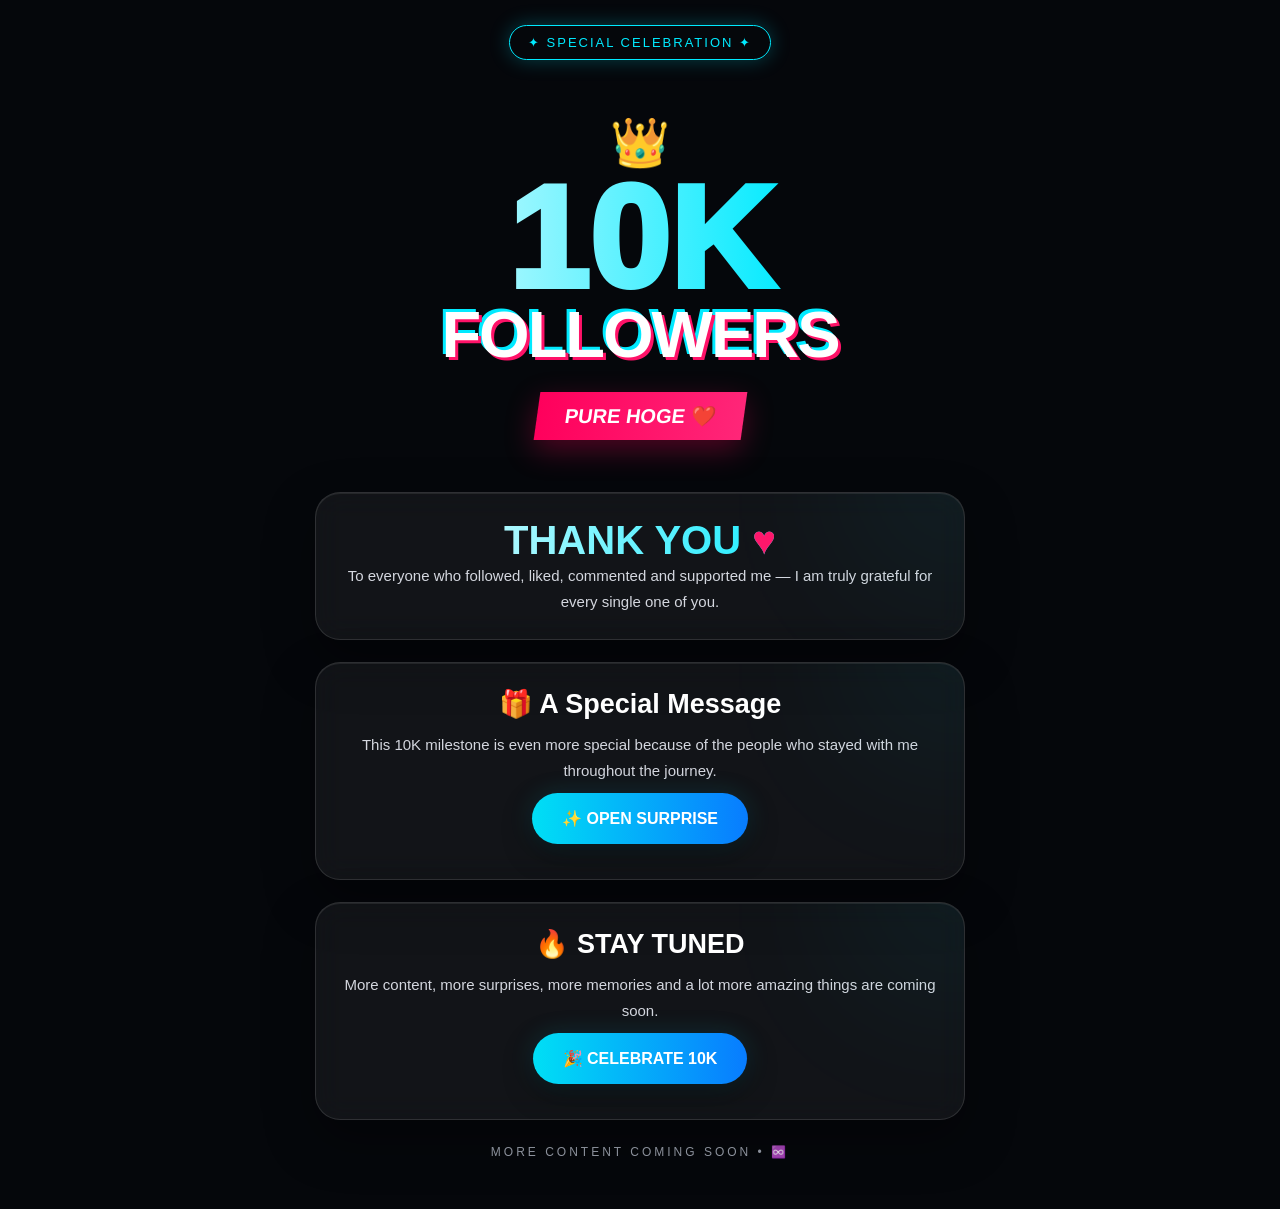
==== commit 657f7bc8: "Add files via upload" ====
--- a/index.html
+++ b/index.html
@@ -1,1059 +1,804 @@
 <!DOCTYPE html>
 <html lang="en">
-
 <head>
-
 <meta charset="UTF-8">
-
-<meta name="viewport"
-content="width=device-width, initial-scale=1.0">
-
-<title>ZT Tahir Store</title>
+<meta name="viewport" content="width=device-width, initial-scale=1.0">
+<title>10K Followers Surprise</title>
 
 <style>
-
-/* BODY */
-
-body{
-
+*{
     margin:0;
     padding:0;
-
-    background:#f5f5f5;
-
-    color:black;
-
-    font-family:sans-serif;
-
-    transition:0.3s;
-}
-
-/* DARK MODE */
-
-body.dark{
-
-    background:#121212;
-
+    box-sizing:border-box;
+    -webkit-tap-highlight-color:transparent;
+}
+
+html,body{
+    width:100%;
+    min-height:100%;
+    font-family:Arial,Helvetica,sans-serif;
+    background:#05070b;
     color:white;
-}
-
-/* HEADER */
-
-.header{
-
-    position:sticky;
-
-    top:0;
-
-    z-index:1000;
-
-    background:#f5f5f5;
-
-    transition:0.3s;
-}
-
-body.dark .header{
-
-    background:#121212;
-}
-
-/* LOGO */
-
-.logo{
-
-    width:100%;
-
-    display:block;
-}
-
-/* SEARCH BOX */
-
-.searchbox{
-
-    padding:10px;
-
-    background:#f5f5f5;
-
+    overflow-x:hidden;
+}
+
+body{
+    display:flex;
+    justify-content:center;
+    align-items:center;
+    min-height:100vh;
+}
+
+/* BACKGROUND */
+
+.bg{
+    position:fixed;
+    inset:0;
+    overflow:hidden;
+    z-index:-2;
+    background:
+        radial-gradient(circle at 20% 20%,rgba(0,240,255,.15),transparent 30%),
+        radial-gradient(circle at 80% 70%,rgba(255,0,100,.16),transparent 30%),
+        #05070b;
+}
+
+.glow{
+    position:absolute;
+    width:350px;
+    height:350px;
+    border-radius:50%;
+    filter:blur(80px);
+    opacity:.35;
+    animation:float 8s ease-in-out infinite alternate;
+}
+
+.g1{
+    background:#00eaff;
+    top:-120px;
+    left:-120px;
+}
+
+.g2{
+    background:#ff0055;
+    right:-130px;
+    bottom:-100px;
+    animation-delay:2s;
+}
+
+@keyframes float{
+    from{
+        transform:translate(0,0) scale(1);
+    }
+    to{
+        transform:translate(80px,50px) scale(1.25);
+    }
+}
+
+/* MAIN */
+
+.container{
+    width:min(94%,650px);
+    padding:25px 0 50px;
+    text-align:center;
+}
+
+/* TOP */
+
+.badge{
+    display:inline-block;
+    padding:9px 18px;
+    border:1px solid #00eaff;
+    border-radius:30px;
+    color:#00eaff;
+    font-size:13px;
+    letter-spacing:2px;
+    margin-bottom:20px;
+    box-shadow:0 0 20px rgba(0,234,255,.25);
+    animation:pulse 2s infinite;
+}
+
+@keyframes pulse{
+    50%{
+        box-shadow:
+        0 0 10px rgba(0,234,255,.3),
+        0 0 30px rgba(0,234,255,.15);
+    }
+}
+
+/* HERO */
+
+.hero{
     position:relative;
-
-    transition:0.3s;
-}
-
-body.dark .searchbox{
-
-    background:#121212;
-}
-
-/* SEARCH INPUT */
-
-.search{
-
-    width:100%;
-
-    box-sizing:border-box;
-
-    padding:12px 55px 12px 12px;
+    padding:35px 15px 30px;
+}
+
+.crown{
+    font-size:48px;
+    animation:crown 2s ease-in-out infinite;
+}
+
+@keyframes crown{
+    0%,100%{transform:translateY(0) rotate(-3deg);}
+    50%{transform:translateY(-12px) rotate(3deg);}
+}
+
+.number{
+    font-size:clamp(75px,20vw,145px);
+    font-weight:1000;
+    line-height:.8;
+    margin-top:10px;
+
+    background:linear-gradient(
+        90deg,
+        #fff,
+        #00eaff,
+        #fff,
+        #ff1670,
+        #fff
+    );
+
+    background-size:300%;
+    -webkit-background-clip:text;
+    color:transparent;
+
+    animation:
+        gradient 4s linear infinite,
+        zoom 2.5s ease-in-out infinite;
+}
+
+@keyframes gradient{
+    to{
+        background-position:300%;
+    }
+}
+
+@keyframes zoom{
+    50%{
+        transform:scale(1.04);
+    }
+}
+
+.followers{
+    font-size:clamp(35px,9vw,65px);
+    font-weight:900;
+    letter-spacing:-2px;
+
+    text-shadow:
+        3px 3px 0 #ff1268,
+        -3px -3px 0 #00eaff;
+
+    animation:shakeText 4s infinite;
+}
+
+@keyframes shakeText{
+    0%,90%,100%{transform:translateX(0);}
+    92%{transform:translateX(-3px);}
+    94%{transform:translateX(3px);}
+    96%{transform:translateX(-2px);}
+}
+
+.pure{
+    display:inline-block;
+    margin-top:20px;
+    padding:12px 28px;
+    background:linear-gradient(90deg,#ff005c,#ff2678);
+    transform:skew(-8deg);
+    font-weight:900;
+    font-size:20px;
+    box-shadow:0 10px 30px rgba(255,0,90,.3);
+}
+
+/* CARD */
+
+.card{
+    position:relative;
+    margin:22px 0;
+    padding:25px;
+    border-radius:25px;
+
+    background:rgba(255,255,255,.055);
+    border:1px solid rgba(255,255,255,.12);
+
+    backdrop-filter:blur(15px);
+    -webkit-backdrop-filter:blur(15px);
+
+    box-shadow:
+        0 20px 50px rgba(0,0,0,.35),
+        inset 0 1px rgba(255,255,255,.08);
+
+    overflow:hidden;
+
+    animation:
+        cardFloat 5s ease-in-out infinite;
+}
+
+.card:nth-child(2){
+    animation-delay:1s;
+}
+
+.card:nth-child(3){
+    animation-delay:2s;
+}
+
+@keyframes cardFloat{
+    0%,100%{
+        transform:translateY(0);
+    }
+    50%{
+        transform:translateY(-7px);
+    }
+}
+
+.card::before{
+    content:"";
+    position:absolute;
+    width:180px;
+    height:180px;
+    background:#00eaff;
+    filter:blur(90px);
+    opacity:.08;
+    top:-100px;
+    right:-80px;
+}
+
+.card h2{
+    font-size:27px;
+    margin-bottom:12px;
+}
+
+.card p{
+    color:#d4d7df;
+    line-height:1.7;
+    font-size:15px;
+}
+
+/* THANK YOU */
+
+.thanks{
+    font-size:40px;
+    font-weight:900;
+
+    background:linear-gradient(
+        90deg,
+        #fff,
+        #00eaff,
+        #ff1670,
+        #fff
+    );
+
+    background-size:250%;
+    -webkit-background-clip:text;
+    color:transparent;
+
+    animation:gradient 4s linear infinite;
+}
+
+.heart{
+    display:inline-block;
+    color:#ff176b;
+    animation:heart 1.2s infinite;
+}
+
+@keyframes heart{
+    0%,100%{transform:scale(1);}
+    50%{transform:scale(1.35);}
+}
+
+/* BUTTON */
+
+button{
+    position:relative;
+    overflow:hidden;
 
     border:none;
-
     outline:none;
 
-    border-radius:12px;
-
-    border:2px solid #ddd;
-
+    padding:16px 30px;
+    margin:10px 5px;
+
+    border-radius:50px;
+
+    color:white;
     font-size:16px;
-
-    background:white;
-
-    color:black;
-
-    transition:0.3s;
-}
-
-body.dark .search{
-
-    background:#1e1e1e;
-
-    color:white;
-
-    border:2px solid #333;
-}
-
-/* THEME SWITCH CSS */
-.themebtn{
+    font-weight:800;
+
+    background:linear-gradient(
+        90deg,
+        #00dff5,
+        #087cff,
+        #ff006a
+    );
+
+    background-size:200%;
+    box-shadow:
+        0 10px 30px rgba(0,0,0,.4),
+        0 0 25px rgba(0,220,255,.15);
+
+    cursor:pointer;
+
+    transition:.25s;
+}
+
+button:hover{
+    transform:translateY(-3px) scale(1.03);
+}
+
+button:active{
+    transform:scale(.94);
+}
+
+/* SURPRISE */
+
+.surprise{
+    max-height:0;
+    opacity:0;
+    overflow:hidden;
+
+    transition:
+        max-height 1s ease,
+        opacity .8s ease,
+        padding .8s ease;
+}
+
+.surprise.show{
+    max-height:600px;
+    opacity:1;
+    padding-top:20px;
+}
+
+.ahmad{
+    font-size:clamp(38px,10vw,65px);
+    font-weight:1000;
+
+    text-shadow:
+        0 0 10px #00eaff,
+        0 0 30px #00eaff,
+        0 0 50px #ff006a;
+
+    animation:nameGlow 2s infinite alternate;
+}
+
+@keyframes nameGlow{
+    from{
+        transform:scale(1);
+    }
+    to{
+        transform:scale(1.06);
+    }
+}
+
+.message{
+    margin-top:15px;
+    color:#eee;
+    line-height:1.8;
+}
+
+/* FOOTER */
+
+.footer{
+    margin-top:25px;
+    font-size:12px;
+    letter-spacing:3px;
+    color:#9da3af;
+}
+
+/* PARTICLES */
+
+.particle{
+    position:fixed;
+    pointer-events:none;
+    width:7px;
+    height:7px;
+    border-radius:50%;
+    z-index:99;
+
+    animation:
+        particleFly 900ms ease-out forwards;
+}
+
+@keyframes particleFly{
+    from{
+        transform:translate(0,0) scale(1);
+        opacity:1;
+    }
+
+    to{
+        transform:
+            translate(
+                var(--x),
+                var(--y)
+            )
+            scale(0);
+
+        opacity:0;
+    }
+}
+
+/* RIPPLE */
+
+.ripple{
     position:absolute;
-    right:20px;
-    top:50%;
-    transform:translateY(-50%);
-    width:70px;
-    height:34px;
-    background:#ddd;
-    border-radius:50px;
-    cursor:pointer;
-    transition:0.3s;
-    display:flex;
-    align-items:center;
-    padding:3px;
-    box-sizing:border-box;
-
-    -webkit-tap-highlight-color: transparent;
-    outline: none;
-    user-select: none;
-}
-body.dark .themebtn{
-    background:#1f2937;
-}
-
-.themebtn::before{
-    content:"";
-    width:28px;
-    height:28px;
-    background:white;
     border-radius:50%;
-    position:absolute;
-    left:3px;
-    transition:0.3s;
-    box-shadow:0 2px 8px rgba(0,0,0,0.2);
-}
-
-body.dark .themebtn::before{
-    transform:translateX(36px);
-}
-
-.themebtn::after{
-    content:"☀️";
-    position:absolute;
-    left:8px;
-    font-size:14px;
-    transition:0.3s;
-}
-
-body.dark .themebtn::after{
-    content:"🌙";
-    left:auto;
-    right:8px;
-}
-/* CARD */
-
-.card{
-
-    background:white;
-
-    margin:10px;
-
-    padding:10px;
-
-    border-radius:15px;
-
-    box-shadow:0 2px 10px rgba(0,0,0,0.1);
-
-    transition:0.3s;
-}
-
-body.dark .card{
-
-    background:#1e1e1e;
-
-    box-shadow:none;
-}
-
-/* IMAGE */
-
-.img{
-
-    width:100%;
-
-    height:180px;
-
-    object-fit:cover;
-
-    border-radius:10px;
-}
-
-/* TITLE */
-
-.title{
-
-    font-size:20px;
-
-    font-weight:bold;
-
-    margin-top:10px;
-}
-
-/* ABOUT */
-
-.about{
-
-    color:gray;
-
-    margin-top:5px;
-
-    line-height:24px;
-}
-
-body.dark .about{
-
-    color:#cfcfcf;
-}
-
-/* BUTTON */
-
-.btnsave{
-
-    display:block;
-
-    width:100%;
-
-    box-sizing:border-box;
-
-    margin-top:12px;
-
-    padding:12px;
-
-    background:#4CBB17;
-
-    color:white;
-
-    text-align:center;
-
-    text-decoration:none;
-
-    border-radius:10px;
-
-    font-size:18px;
-
-    font-weight:bold;
-
-    -webkit-tap-highlight-color:transparent;
-}
-
-/* FOOTER */
-
-.footer{
-
-    text-align:center;
-
-    padding:20px;
-
-    color:gray;
-
-    font-size:14px;
-}
-
-/* SCROLL TOP BUTTON */
-
-.topbtn{
-
+    pointer-events:none;
+
+    width:10px;
+    height:10px;
+
+    background:rgba(255,255,255,.6);
+
+    transform:translate(-50%,-50%);
+    animation:ripple .7s ease-out forwards;
+}
+
+@keyframes ripple{
+    to{
+        width:250px;
+        height:250px;
+        opacity:0;
+    }
+}
+
+/* CONFETTI */
+
+.confetti{
     position:fixed;
-
-    right:15px;
-
-    bottom:15px;
-
-    width:55px;
-
-    height:55px;
-
-    border:none;
-
-    border-radius:50%;
-
-    background:#4CBB17;
-
-    display:none;
-
-    justify-content:center;
-
-    align-items:center;
-
-    cursor:pointer;
-
-    box-shadow:0 2px 10px rgba(0,0,0,0.3);
-
-    z-index:9999;
-
-    overflow:hidden;
-
-    transition:0.3s;
-}
-
-.topbtn.show{
-
-    display:flex;
-}
-
-.topbtn:active{
-
-    transform:scale(0.9);
-}
-
-/* ICON */
-
-.topicon{
-
-    width:20px;
-
-    height:20px;
-
-    object-fit:contain;
-}
- 
-/* WHATSAPP FLOAT BUTTON */
-
-.wpbtn{
-
-    position:fixed;
-
-    left:15px;
-
-    bottom:15px;
-
-    width:55px;
-
-    height:55px;
-
-    background:#25D366;
-
-    border-radius:50%;
-
-    display:flex;
-
-    justify-content:center;
-
-    align-items:center;
-
-    text-decoration:none;
-
-    box-shadow:0 2px 10px rgba(0,0,0,0.3);
-
-    z-index:9999;
-
-    overflow:hidden;
-
-    transition:0.3s;
-}
-
-.wpbtn:active{
-
-    transform:scale(0.9);
-}
-
-/* WHATSAPP ICON */
-
-.wpbtn img{
-
-    width:30px;
-
-    height:30px;
-
-    object-fit:contain;
-}
- 
-
+    top:-20px;
+    width:8px;
+    height:15px;
+    z-index:90;
+
+    animation:confettiFall linear forwards;
+}
+
+@keyframes confettiFall{
+    to{
+        transform:
+            translateY(110vh)
+            rotate(720deg);
+    }
+}
+
+/* MOBILE */
+
+@media(max-width:450px){
+
+    .container{
+        width:92%;
+    }
+
+    .hero{
+        padding-top:20px;
+    }
+
+    .card{
+        padding:21px 18px;
+        border-radius:21px;
+    }
+
+    .card h2{
+        font-size:23px;
+    }
+
+    .thanks{
+        font-size:32px;
+    }
+
+}
 </style>
-
 </head>
 
 <body>
 
-<!-- HEADER -->
-
-<div class="header">
-
-    <!-- LOGO -->
-
-    <img src="https://raw.githubusercontent.com/zttahir/Tahir/main/Assets/logofour.png"
-    class="logo">
-
-    <!-- SEARCH + TOGGLE -->
-
-    <div class="searchbox">
-
-        <input type="search"
-
-        id="search"
-
-        class="search"
-
-        placeholder="Search..."
-
-        oninput="searchApps()">
-
-<!-- TOGGLE -->
-<div class="themebtn" onclick="toggleMode()"></div>
-
+<div class="bg">
+    <div class="glow g1"></div>
+    <div class="glow g2"></div>
+</div>
+
+<main class="container">
+
+    <div class="badge">
+        ✦ SPECIAL CELEBRATION ✦
     </div>
 
-</div>
-
-          <!-- CARD 0 -->
-
-<div class="card">
-
-<img class="img"
-src="https://raw.githubusercontent.com/zttahir/Tahir/main/Assets/playit.png">
-
-<div class="title">
-Playit Apk
-</div>
-
-<div class="about">
-
-<p>Published By: Tahir</p>
-<p>Upload On: 13/6/2026</p>
-<p>Category: Apps</p>
-
-<p>
-    Features<br>
-No ads 
-Convert Unlimited video to mp3 
-Unlock All themed
-Latest Version
-Fully working 
-Purchased VIP Unlocked 🔓
-& Much More 
-
-</p>
-
-</div>
-
-<a class="btnsave"
-href="https://www.mediafire.com/file/15rgi2jzhe0g6uk/PLAYit_2.7.49.10_apks_kill.apk/file">
-
-Download
-
-</a>
-
-</div> 
-
-<!-- CARD 1 -->
-
-<div class="card">
-
-<img class="img"
-src="https://raw.githubusercontent.com/zttahir/Tahir/main/Assets/image-1.jpg">
-
-<div class="title">
-Password Manger App
-</div>
-
-<div class="about">
-
-<p>Published By: Tahir</p>
-<p>Upload On: 19/05/2024</p>
-<p>Category: Apps</p>
-
-<p>
-About: This Password Saver App is designed to securely store and manage your important passwords in one place.
-</p>
-
-</div>
-
-<a class="btnsave"
-href="https://www.mediafire.com/file/8oc2clhdo5jdpka/Password+Saver_TAHIR.apk/file">
-
-Download
-
-</a>
-
-</div>
-
-<!-- CARD 2 -->
-
-<div class="card">
-
-<img class="img"
-src="https://raw.githubusercontent.com/zttahir/Tahir/main/Assets/image.jpg">
-
-<div class="title">
-TikTok Video Downloader
-</div>
-
-<div class="about">
-
-<p>Published By: Tahir</p>
-<p>Upload On: 11/05/2024</p>
-<p>Category: Apps</p>
-<p>Key 0786</p>
-
-<p>
-Download TikTok videos without watermark in HD quality with fast speed.
-</p>
-
-</div>
-
-<a class="btnsave"
-href="https://www.mediafire.com/file/l60k00kk71x3uxg/ZT+Downloader_TAHIR.apk/file">
-
-Download
-
-</a>
-
-</div>
-
-<!-- CARD 3 -->
-
-<div class="card">
-
-<img class="img"
-src="https://raw.githubusercontent.com/zttahir/Tahir/main/Assets/mtmanager.png">
-
-<div class="title">
-MT Manager Mod Apk
-</div>
-
-<div class="about">
-
-<p>Published By: Tahir</p>
-<p>Upload On: 21/03/2024</p>
-<p>Category: Apps</p>
-
-<p>
-Powerful APK editor and file manager for Android users.
-</p>
-
-</div>
-
-<a class="btnsave"
-href="https://www.mediafire.com/file/3pl6sm74u2a8idq/MT-Manager-VIP.apk/file">
-
-Download
-
-</a>
-
-</div>
-
-<!-- CARD 4 -->
-
-<div class="card">
-
-<img class="img"
-src="https://raw.githubusercontent.com/zttahir/Tahir/main/Assets/apkeditor.png">
-
-<div class="title">
-Apk Editor Pro
-</div>
-
-<div class="about">
-
-<p>Published By: Tahir</p>
-<p>Upload On: 09/02/2024</p>
-<p>Category: Apps</p>
-
-<p>
-Edit APK files, XML, JSON, images and resources easily.
-</p>
-
-</div>
-
-<a class="btnsave"
-href="https://www.mediafire.com/file/5gzfesmskv367av/APK+Editor+Pro_4.2.apk/file">
-
-Download
-
-</a>
-
-</div>
-
-<!-- CARD 5 -->
-
-<div class="card">
-
-<img class="img"
-src="https://raw.githubusercontent.com/zttahir/Tahir/main/Assets/hillclimb.png">
-
-<div class="title">
-Hill Climb Racing Mod Apk
-</div>
-
-<div class="about">
-
-<p>Published By: Tahir</p>
-<p>Upload On: 20/01/2024</p>
-<p>Category: Games</p>
-
-<p>
-Unlimited coins, gems, maps and unlocked vehicles.
-</p>
-
-</div>
-
-<a class="btnsave"
-href="https://www.mediafire.com/file/3mv9l40xxh3tn55/Hill+Climb+Racing+Mod_Apk.apk/file">
-
-Download
-
-</a>
-
-</div>
-
-<!-- CARD 6 -->
-
-<div class="card">
-
-<img class="img"
-src="https://raw.githubusercontent.com/zttahir/Tahir/main/Assets/vidmate.png">
-
-<div class="title">
-Vidmate Letest Version
-</div>
-
-<div class="about">
-
-<p>Published By: Tahir</p>
-<p>Upload On: 19/01/2024</p>
-<p>Category: Apps</p>
-
-<p>
-All in one HD video downloader for social media platforms.
-</p>
-
-</div>
-
-<a class="btnsave"
-href="https://www.mediafire.com/file/jpwn6wyje2c6n38/VidMate_By_ZT_Store.apk/file">
-
-Download
-
-</a>
-
-</div>
-
-<!-- CARD 7 -->
-
-<div class="card">
-
-<img class="img"
-src="https://raw.githubusercontent.com/zttahir/Tahir/main/Assets/skechwere.png">
-
-<div class="title">
-Skechwere Letest Github
-</div>
-
-<div class="about">
-
-<p>Published By: Tahir</p>
-<p>Upload On: 26/05/2025</p>
-<p>Category: Apps</p>
-
-<p>
-Create Android apps directly from mobile using block coding.
-</p>
-
-</div>
-
-<a class="btnsave"
-href="https://www.mediafire.com/file/qkhev03v3h533ux/Sketchwere_Pro_By_ZT_APPS.apk/file">
-
-Download
-
-</a>
-
-</div>
-
-<!-- CARD 8 -->
-
-<div class="card">
-
-<img class="img"
-src="https://raw.githubusercontent.com/zttahir/Tahir/main/Assets/aveeplayer.png">
-
-<div class="title">
-Avee Player Pro
-</div>
-
-<div class="about">
-
-<p>Published By: Tahir</p>
-<p>Upload On: 17/08/2025</p>
-<p>Category: Apps</p>
-
-<p>
-Music player with advanced audio visualizer and premium features.
-</p>
-
-</div>
-
-<a class="btnsave"
-href="https://www.mediafire.com/file/i4u6zgj69llwse7/Avee_Player_Pro_by_ZT.apk/file">
-
-Download
-
-</a>
-
-</div>
-
-    <!-- CARD 9 -->
-
-<div class="card">
-
-    <img class="img"
-    src="https://raw.githubusercontent.com/zttahir/Tahir/main/Assets/encrypt.png">
-
-    <div class="title">
-        Text Encryptor Apk
+    <section class="hero">
+
+        <div class="crown">👑</div>
+
+        <div class="number">
+            10K
+        </div>
+
+        <div class="followers">
+            FOLLOWERS
+        </div>
+
+        <div class="pure">
+            PURE HOGE ❤️
+        </div>
+
+    </section>
+
+
+    <!-- THANK YOU CARD -->
+
+    <div class="card">
+
+        <div class="thanks">
+            THANK YOU <span class="heart">♥</span>
+        </div>
+
+        <p>
+            To everyone who followed, liked,
+            commented and supported me —
+            I am truly grateful for every single one of you.
+        </p>
+
     </div>
 
-    <div class="about">
-
-        <p>Published By: Tahir</p>
-        <p>Upload On: 21:07:2025</p>
-        <p>Category: Apps</p>
+
+    <!-- AHMAD CARD -->
+
+    <div class="card">
+
+        <h2>🎁 A Special Message</h2>
 
         <p>
-          Text Encryptor is a simple and secure tool that allows users to encrypt and decrypt text easily. It helps protect private messages by converting them into a coded format that only the same app can decode.
-Features:<br>
-Easy text encryption<br>
-Secure text decryption<br>
-Copy & share encrypted text<br>
-Paste and convert instantly<br>
-Simple and user-friendly interface<br>
-Fast processing<br>
-Lightweight app<br>
+            This 10K milestone is even more special
+            because of the people who stayed with me
+            throughout the journey.
         </p>
 
+        <button onclick="surprise(this)">
+            ✨ OPEN SURPRISE
+        </button>
+
+        <div class="surprise" id="surprise">
+
+            <div class="ahmad">
+                AHMAD ❤️
+            </div>
+
+            <p class="message">
+                Bro, this one is for you! 🫶<br><br>
+
+                Thank you for always being there,
+                supporting me and being part of this journey.
+
+                <br><br>
+
+                <b>
+                    10K is just the beginning...
+                </b>
+
+                <br>
+
+                There is a LOT more coming! 🚀🔥
+            </p>
+
+        </div>
+
     </div>
 
-    <a class="btnsave"
-    href="https://www.mediafire.com/file/xjfdwf8rq5wggk1/Encrypted_TXT_1.0.apk/file">
-
-    Download
-
-    </a>
-
-</div>
-
-  <!-- CARD 9 -->
-
-<div class="card">
-
-    <img class="img"
-    src="https://raw.githubusercontent.com/zttahir/Tahir/main/Assets/supervpn.png">
-
-    <div class="title">
-        Super VPN Apk
+
+    <!-- STAY TUNED -->
+
+    <div class="card">
+
+        <h2>🔥 STAY TUNED</h2>
+
+        <p>
+            More content, more surprises,
+            more memories and a lot more
+            amazing things are coming soon.
+        </p>
+
+        <button onclick="celebrate(this)">
+            🎉 CELEBRATE 10K
+        </button>
+
     </div>
 
-    <div class="about">
-
-        <p>Published By: Tahir</p>
-        <p>Upload On: 18:03:2026</p>
-        <p>Category: Apps</p>
-
-        <p>
-        No Ads Unlimited Use VIP Active
-        </p>
-
+
+    <div class="footer">
+        MORE CONTENT COMING SOON • ♾️
     </div>
 
-    <a class="btnsave"
-    href="https://www.mediafire.com/file/05p5j1xxtkbkchm/SuperVPN_3.1.4_apks_kill.apk/file">
-
-    Download
-
-    </a>
-
-</div>
-
-      <!-- CARD 11 -->
-
-<div class="card">
-
-    <img class="img"
-    src="https://raw.githubusercontent.com/zttahir/Tahir/main/Assets/mypiclogo.png">
-
-    <div class="title">
-        DEV Jani Blocks
-    </div>
-
-    <div class="about">
-
-        <p>Published By: Tahir</p>
-        <p>Upload On: 18:08:2023</p>
-        <p>Category: Files</p>
-        <p>Notice: Not For You</p>
-
-        <p>
-        Jani Blocks Zip File <br>
-        </p>
-
-    </div>
-
-    <p><b>Downloads:</b> <span id="blockCount">0</span></p>
-
-<a class="btnsave"
-href="javascript:void(0)"
-onclick="downloadApp('block','https://www.mediafire.com/file/tm3lmpix9wmcqop/Developer_ZT_Block.zip/file')">
-Download
-</a>
+</main>
+
 
 <script>
-loadDownloadCount("block", "blockCount");
+
+/* --------------------------------
+   CLICK RIPPLE + PARTICLES
+-------------------------------- */
+
+document.addEventListener("click",function(e){
+
+    createRipple(e.clientX,e.clientY);
+
+    particles(
+        e.clientX,
+        e.clientY,
+        14
+    );
+
+});
+
+
+function createRipple(x,y){
+
+    const r=document.createElement("div");
+
+    r.className="ripple";
+
+    r.style.left=x+"px";
+    r.style.top=y+"px";
+
+    document.body.appendChild(r);
+
+    setTimeout(()=>{
+        r.remove();
+    },800);
+}
+
+
+/* --------------------------------
+   PARTICLES
+-------------------------------- */
+
+function particles(x,y,count){
+
+    for(let i=0;i<count;i++){
+
+        const p=document.createElement("div");
+
+        p.className="particle";
+
+        p.style.left=x+"px";
+        p.style.top=y+"px";
+
+        const angle=Math.random()*Math.PI*2;
+        const distance=50+Math.random()*160;
+
+        p.style.setProperty(
+            "--x",
+            Math.cos(angle)*distance+"px"
+        );
+
+        p.style.setProperty(
+            "--y",
+            Math.sin(angle)*distance+"px"
+        );
+
+        p.style.background =
+            Math.random()>.5
+            ? "#00eaff"
+            : "#ff176b";
+
+        document.body.appendChild(p);
+
+        setTimeout(()=>{
+            p.remove();
+        },1000);
+    }
+}
+
+
+/* --------------------------------
+   AHMAD SURPRISE
+-------------------------------- */
+
+function surprise(btn){
+
+    const box=document.getElementById("surprise");
+
+    box.classList.toggle("show");
+
+    if(box.classList.contains("show")){
+
+        btn.innerHTML="❤️ SURPRISE OPENED";
+
+        megaCelebrate();
+
+    }else{
+
+        btn.innerHTML="✨ OPEN SURPRISE";
+
+    }
+}
+
+
+/* --------------------------------
+   BIG CELEBRATION
+-------------------------------- */
+
+function celebrate(btn){
+
+    btn.innerHTML="🔥 10K LET'S GO!";
+
+    megaCelebrate();
+
+    setTimeout(()=>{
+        btn.innerHTML="🎉 CELEBRATE 10K";
+    },1800);
+}
+
+
+function megaCelebrate(){
+
+    for(let i=0;i<70;i++){
+
+        setTimeout(()=>{
+
+            const c=document.createElement("div");
+
+            c.className="confetti";
+
+            c.style.left=
+                Math.random()*100+"vw";
+
+            c.style.animationDuration=
+                (2+Math.random()*3)+"s";
+
+            c.style.transform=
+                "rotate("+Math.random()*360+"deg)";
+
+            c.style.background=
+                Math.random()>.5
+                ? "#00eaff"
+                : "#ff176b";
+
+            document.body.appendChild(c);
+
+            setTimeout(()=>{
+                c.remove();
+            },5500);
+
+        },i*18);
+
+    }
+
+}
+
+
+/* --------------------------------
+   INFINITE FLOATING PARTICLES
+-------------------------------- */
+
+setInterval(()=>{
+
+    const x=Math.random()*window.innerWidth;
+    const y=Math.random()*window.innerHeight;
+
+    particles(x,y,2);
+
+},500);
+
+
+/* --------------------------------
+   AUTO CELEBRATION
+-------------------------------- */
+
+setInterval(()=>{
+
+    const hero=
+        document.querySelector(".followers");
+
+    hero.animate(
+        [
+            {transform:"scale(1)"},
+            {transform:"scale(1.05)"},
+            {transform:"scale(1)"}
+        ],
+        {
+            duration:1200,
+            easing:"ease-in-out"
+        }
+    );
+
+},4500);
+
 </script>
 
-</div>
-
-                <!-- CARD 12 -->
-
-<div class="card">
-
-    <img class="img"
-    src="https://raw.githubusercontent.com/zttahir/Tahir/main/Assets/wallpaper.png">
-
-    <div class="title">
-        4K+ Wallpapers
-    </div>
-
-    <div class="about">
-
-        <p>Published By: Tahir</p>
-        <p>Upload On: 18:08:2023</p>
-        <p>Category: Apps</p>
-        <p>Created By ZT Tahir</p>
-     <p>Ultra HD Wallpaper</p>
-    <p>20+ Categories</p>
-    <p>5000+ Wallpaper In 4K Quality</p>
-    <p>Set Home And Lock Screen</p>
-    <p>Download Wallpapers Features Available Now</p>
-    
-         <p><b>Downloads:</b> <span id="wallpapersCount">0</span></p>
-
-<a class="btnsave"
-href="javascript:void(0)"
-onclick="downloadApp('wallpapers',
-'https://www.mediafire.com/file/hedun77dvi48dud/ZT_Display_release_1.1.apk/file')">
-Download
-</a>
-
-</div>
-    
-    
-
-<!-- FOOTER -->
-
-<div class="footer">
-
-©Copyright 2026 - ZT Tahir Store
-<p>any Question Or Problem Contact Us<br>
-zthelpcenter@gmail.com</p>
-</div>
-
-<!-- SCROLL TOP BUTTON -->
-
-<button class="topbtn"
-id="topbtn"
-onclick="scrollTopPage()">
-
-<img src="https://raw.githubusercontent.com/zttahir/Tahir/main/Assets/arrow.png" class="topicon">
-
-</button>
-
-
-<!-- FLOATING WHATSAPP BUTTON -->
-
-<a href="https://chat.whatsapp.com/LD5pLc5uisjDh5QLEzcq0E?mode=gi_t"
-class="wpbtn"
-target="_blank">
-
-<img src="https://raw.githubusercontent.com/zttahir/Tahir/main/Assets/whatsapp.png" class="wpicon">
-
-</a>
-
-
-
-<script>
-
-/* SEARCH */
-
-function searchApps(){
-
-    let input = document
-    .getElementById("search")
-    .value
-    .toLowerCase()
-    .trim();
-
-    let cards =
-    document.querySelectorAll(".card");
-
-    if(input === ""){
-
-        cards.forEach(card => {
-
-            card.style.display = "block";
-
-        });
-
-        return;
-    }
-
-    cards.forEach(card => {
-
-        let title =
-        card.querySelector(".title")
-        .innerText
-        .toLowerCase();
-
-        if(title.includes(input)){
-
-            card.style.display = "block";
-
-        }
-        else{
-
-            card.style.display = "none";
-
-        }
-
-    });
-
-}
-
-/* THEME TOGGLE */
-function toggleMode(){
-
-    document.body.classList.toggle("dark");
-
-    let btn = document.querySelector(".themebtn");
-
-    // optional: animation class
-    btn.classList.add("active");
-
-    setTimeout(() => {
-        btn.classList.remove("active");
-    }, 200);
-
-}
-
-/* SCROLL BUTTON */
-
-window.onscroll = function(){
-
-    let btn =
-    document.getElementById("topbtn");
-
-    if(document.body.scrollTop > 200 ||
-    document.documentElement.scrollTop > 200){
-
-        btn.style.display = "block";
-
-    }
-    else{
-
-        btn.style.display = "none";
-
-    }
-
-};
-
-/* SCROLL TOP */
-
-function scrollTopPage(){
-
-    window.scrollTo({
-
-        top:0,
-
-        behavior:"smooth"
-
-    });
-
-}
-
-</script>
-
-<!-- DOWNLOADS SCRIPT JS -->
-
-<script type="module">
-import { initializeApp } from "https://www.gstatic.com/firebasejs/10.12.2/firebase-app.js";
-import {
-  getDatabase,
-  ref,
-  get,
-  set,
-  onValue
-} from "https://www.gstatic.com/firebasejs/10.12.2/firebase-database.js";
-
-const firebaseConfig = {
-  apiKey: "AIzaSyCP9cJlc5zlK4RKU9g4S4MaByy3CNo9qiM",
-  databaseURL: "https://tiktok-zt-default-rtdb.firebaseio.com",
-  projectId: "tiktok-zt"
-};
-
-const app = initializeApp(firebaseConfig);
-const db = getDatabase(app);
-
-// Download Button Function
-window.downloadApp = async function(appId, link) {
-  const countRef = ref(db, "downloads/" + appId);
-
-  try {
-    const snap = await get(countRef);
-    const count = snap.val() || 0;
-
-    await set(countRef, count + 1);
-
-    window.open(link, "_blank");
-  } catch (e) {
-    console.error(e);
-    window.open(link, "_blank");
-  }
-};
-
-// Download Counter Load Function
-window.loadDownloadCount = function(appId, spanId) {
-  const countRef = ref(db, "downloads/" + appId);
-
-  onValue(countRef, (snapshot) => {
-    const el = document.getElementById(spanId);
-    if (el) {
-      el.textContent = snapshot.val() || 0;
-    }
-  });
-};
-</script>
-
 </body>
-</html>
+</html>
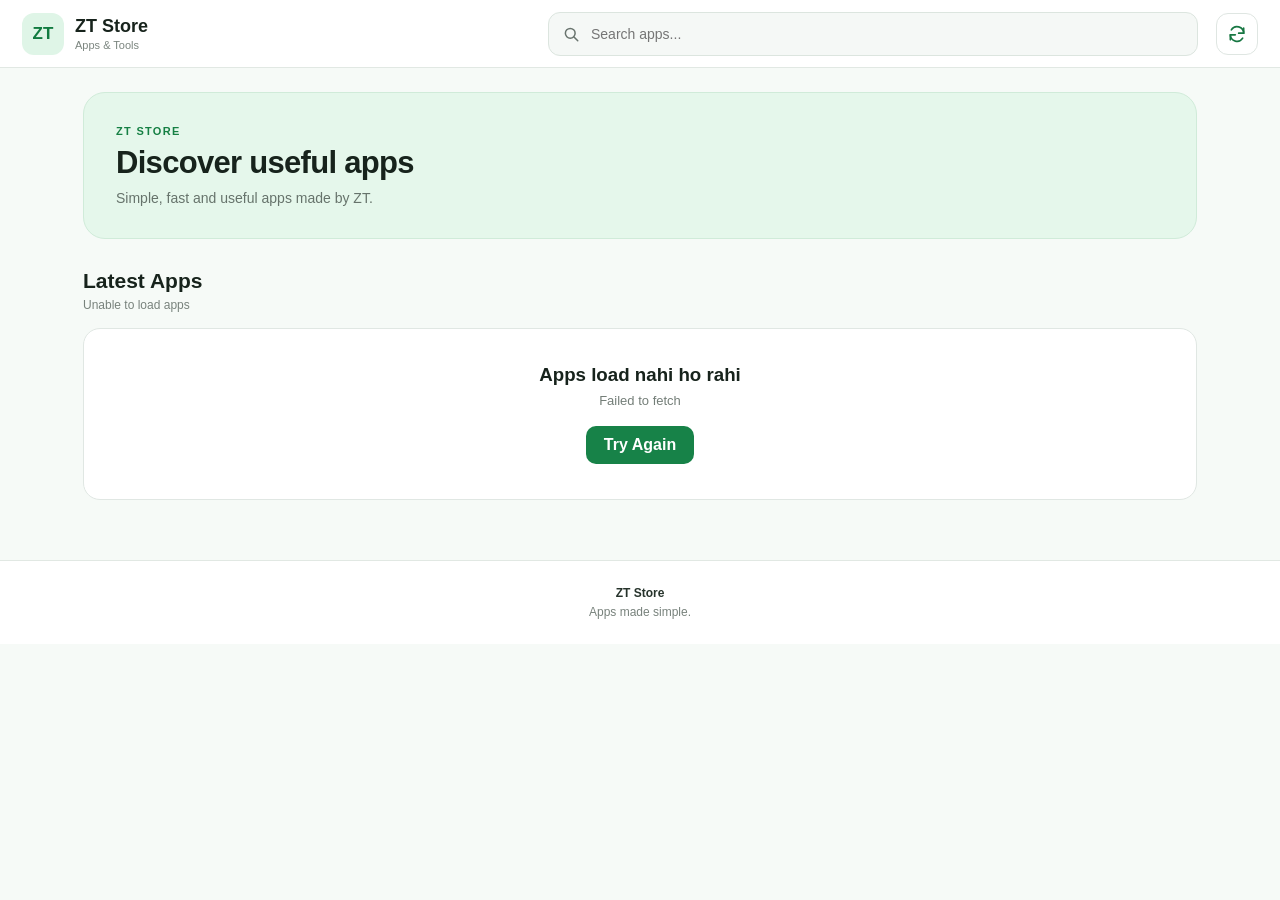
==== commit 64e55f37: "Add files via upload" ====
--- a/index.html
+++ b/index.html
@@ -1,804 +1,423 @@
 <!DOCTYPE html>
 <html lang="en">
 <head>
-<meta charset="UTF-8">
-<meta name="viewport" content="width=device-width, initial-scale=1.0">
-<title>10K Followers Surprise</title>
-
-<style>
-*{
-    margin:0;
-    padding:0;
-    box-sizing:border-box;
-    -webkit-tap-highlight-color:transparent;
-}
-
-html,body{
-    width:100%;
-    min-height:100%;
-    font-family:Arial,Helvetica,sans-serif;
-    background:#05070b;
-    color:white;
-    overflow-x:hidden;
-}
-
-body{
-    display:flex;
-    justify-content:center;
-    align-items:center;
-    min-height:100vh;
-}
-
-/* BACKGROUND */
-
-.bg{
-    position:fixed;
-    inset:0;
-    overflow:hidden;
-    z-index:-2;
-    background:
-        radial-gradient(circle at 20% 20%,rgba(0,240,255,.15),transparent 30%),
-        radial-gradient(circle at 80% 70%,rgba(255,0,100,.16),transparent 30%),
-        #05070b;
-}
-
-.glow{
-    position:absolute;
-    width:350px;
-    height:350px;
-    border-radius:50%;
-    filter:blur(80px);
-    opacity:.35;
-    animation:float 8s ease-in-out infinite alternate;
-}
-
-.g1{
-    background:#00eaff;
-    top:-120px;
-    left:-120px;
-}
-
-.g2{
-    background:#ff0055;
-    right:-130px;
-    bottom:-100px;
-    animation-delay:2s;
-}
-
-@keyframes float{
-    from{
-        transform:translate(0,0) scale(1);
-    }
-    to{
-        transform:translate(80px,50px) scale(1.25);
-    }
-}
-
-/* MAIN */
-
-.container{
-    width:min(94%,650px);
-    padding:25px 0 50px;
-    text-align:center;
-}
-
-/* TOP */
-
-.badge{
-    display:inline-block;
-    padding:9px 18px;
-    border:1px solid #00eaff;
-    border-radius:30px;
-    color:#00eaff;
-    font-size:13px;
-    letter-spacing:2px;
-    margin-bottom:20px;
-    box-shadow:0 0 20px rgba(0,234,255,.25);
-    animation:pulse 2s infinite;
-}
-
-@keyframes pulse{
-    50%{
-        box-shadow:
-        0 0 10px rgba(0,234,255,.3),
-        0 0 30px rgba(0,234,255,.15);
-    }
-}
-
-/* HERO */
-
-.hero{
-    position:relative;
-    padding:35px 15px 30px;
-}
-
-.crown{
-    font-size:48px;
-    animation:crown 2s ease-in-out infinite;
-}
-
-@keyframes crown{
-    0%,100%{transform:translateY(0) rotate(-3deg);}
-    50%{transform:translateY(-12px) rotate(3deg);}
-}
-
-.number{
-    font-size:clamp(75px,20vw,145px);
-    font-weight:1000;
-    line-height:.8;
-    margin-top:10px;
-
-    background:linear-gradient(
-        90deg,
-        #fff,
-        #00eaff,
-        #fff,
-        #ff1670,
-        #fff
-    );
-
-    background-size:300%;
-    -webkit-background-clip:text;
-    color:transparent;
-
-    animation:
-        gradient 4s linear infinite,
-        zoom 2.5s ease-in-out infinite;
-}
-
-@keyframes gradient{
-    to{
-        background-position:300%;
-    }
-}
-
-@keyframes zoom{
-    50%{
-        transform:scale(1.04);
-    }
-}
-
-.followers{
-    font-size:clamp(35px,9vw,65px);
-    font-weight:900;
-    letter-spacing:-2px;
-
-    text-shadow:
-        3px 3px 0 #ff1268,
-        -3px -3px 0 #00eaff;
-
-    animation:shakeText 4s infinite;
-}
-
-@keyframes shakeText{
-    0%,90%,100%{transform:translateX(0);}
-    92%{transform:translateX(-3px);}
-    94%{transform:translateX(3px);}
-    96%{transform:translateX(-2px);}
-}
-
-.pure{
-    display:inline-block;
-    margin-top:20px;
-    padding:12px 28px;
-    background:linear-gradient(90deg,#ff005c,#ff2678);
-    transform:skew(-8deg);
-    font-weight:900;
-    font-size:20px;
-    box-shadow:0 10px 30px rgba(255,0,90,.3);
-}
-
-/* CARD */
-
-.card{
-    position:relative;
-    margin:22px 0;
-    padding:25px;
-    border-radius:25px;
-
-    background:rgba(255,255,255,.055);
-    border:1px solid rgba(255,255,255,.12);
-
-    backdrop-filter:blur(15px);
-    -webkit-backdrop-filter:blur(15px);
-
-    box-shadow:
-        0 20px 50px rgba(0,0,0,.35),
-        inset 0 1px rgba(255,255,255,.08);
-
-    overflow:hidden;
-
-    animation:
-        cardFloat 5s ease-in-out infinite;
-}
-
-.card:nth-child(2){
-    animation-delay:1s;
-}
-
-.card:nth-child(3){
-    animation-delay:2s;
-}
-
-@keyframes cardFloat{
-    0%,100%{
-        transform:translateY(0);
-    }
-    50%{
-        transform:translateY(-7px);
-    }
-}
-
-.card::before{
-    content:"";
-    position:absolute;
-    width:180px;
-    height:180px;
-    background:#00eaff;
-    filter:blur(90px);
-    opacity:.08;
-    top:-100px;
-    right:-80px;
-}
-
-.card h2{
-    font-size:27px;
-    margin-bottom:12px;
-}
-
-.card p{
-    color:#d4d7df;
-    line-height:1.7;
-    font-size:15px;
-}
-
-/* THANK YOU */
-
-.thanks{
-    font-size:40px;
-    font-weight:900;
-
-    background:linear-gradient(
-        90deg,
-        #fff,
-        #00eaff,
-        #ff1670,
-        #fff
-    );
-
-    background-size:250%;
-    -webkit-background-clip:text;
-    color:transparent;
-
-    animation:gradient 4s linear infinite;
-}
-
-.heart{
-    display:inline-block;
-    color:#ff176b;
-    animation:heart 1.2s infinite;
-}
-
-@keyframes heart{
-    0%,100%{transform:scale(1);}
-    50%{transform:scale(1.35);}
-}
-
-/* BUTTON */
-
-button{
-    position:relative;
-    overflow:hidden;
-
-    border:none;
-    outline:none;
-
-    padding:16px 30px;
-    margin:10px 5px;
-
-    border-radius:50px;
-
-    color:white;
-    font-size:16px;
-    font-weight:800;
-
-    background:linear-gradient(
-        90deg,
-        #00dff5,
-        #087cff,
-        #ff006a
-    );
-
-    background-size:200%;
-    box-shadow:
-        0 10px 30px rgba(0,0,0,.4),
-        0 0 25px rgba(0,220,255,.15);
-
-    cursor:pointer;
-
-    transition:.25s;
-}
-
-button:hover{
-    transform:translateY(-3px) scale(1.03);
-}
-
-button:active{
-    transform:scale(.94);
-}
-
-/* SURPRISE */
-
-.surprise{
-    max-height:0;
-    opacity:0;
-    overflow:hidden;
-
-    transition:
-        max-height 1s ease,
-        opacity .8s ease,
-        padding .8s ease;
-}
-
-.surprise.show{
-    max-height:600px;
-    opacity:1;
-    padding-top:20px;
-}
-
-.ahmad{
-    font-size:clamp(38px,10vw,65px);
-    font-weight:1000;
-
-    text-shadow:
-        0 0 10px #00eaff,
-        0 0 30px #00eaff,
-        0 0 50px #ff006a;
-
-    animation:nameGlow 2s infinite alternate;
-}
-
-@keyframes nameGlow{
-    from{
-        transform:scale(1);
-    }
-    to{
-        transform:scale(1.06);
-    }
-}
-
-.message{
-    margin-top:15px;
-    color:#eee;
-    line-height:1.8;
-}
-
-/* FOOTER */
-
-.footer{
-    margin-top:25px;
-    font-size:12px;
-    letter-spacing:3px;
-    color:#9da3af;
-}
-
-/* PARTICLES */
-
-.particle{
-    position:fixed;
-    pointer-events:none;
-    width:7px;
-    height:7px;
-    border-radius:50%;
-    z-index:99;
-
-    animation:
-        particleFly 900ms ease-out forwards;
-}
-
-@keyframes particleFly{
-    from{
-        transform:translate(0,0) scale(1);
-        opacity:1;
-    }
-
-    to{
-        transform:
-            translate(
-                var(--x),
-                var(--y)
-            )
-            scale(0);
-
-        opacity:0;
-    }
-}
-
-/* RIPPLE */
-
-.ripple{
-    position:absolute;
-    border-radius:50%;
-    pointer-events:none;
-
-    width:10px;
-    height:10px;
-
-    background:rgba(255,255,255,.6);
-
-    transform:translate(-50%,-50%);
-    animation:ripple .7s ease-out forwards;
-}
-
-@keyframes ripple{
-    to{
-        width:250px;
-        height:250px;
-        opacity:0;
-    }
-}
-
-/* CONFETTI */
-
-.confetti{
-    position:fixed;
-    top:-20px;
-    width:8px;
-    height:15px;
-    z-index:90;
-
-    animation:confettiFall linear forwards;
-}
-
-@keyframes confettiFall{
-    to{
-        transform:
-            translateY(110vh)
-            rotate(720deg);
-    }
-}
-
-/* MOBILE */
-
-@media(max-width:450px){
-
-    .container{
-        width:92%;
-    }
-
-    .hero{
-        padding-top:20px;
-    }
-
-    .card{
-        padding:21px 18px;
-        border-radius:21px;
-    }
-
-    .card h2{
-        font-size:23px;
-    }
-
-    .thanks{
-        font-size:32px;
-    }
-
-}
-</style>
+  <meta charset="UTF-8">
+  <meta name="viewport" content="width=device-width, initial-scale=1.0">
+  <title>ZT Store</title>
+  <link rel="stylesheet" href="style.css">
 </head>
 
 <body>
 
-<div class="bg">
-    <div class="glow g1"></div>
-    <div class="glow g2"></div>
-</div>
-
-<main class="container">
-
-    <div class="badge">
-        ✦ SPECIAL CELEBRATION ✦
-    </div>
-
-    <section class="hero">
-
-        <div class="crown">👑</div>
-
-        <div class="number">
-            10K
+<header class="header" id="mainHeader">
+
+  <div class="brand" onclick="goHome()">
+    <div class="brand-logo">ZT</div>
+
+    <div class="brand-text">
+      <div class="brand-name">ZT Store</div>
+      <div class="brand-sub">Apps & Tools</div>
+    </div>
+  </div>
+
+
+  <div class="toolbar-search">
+
+    <svg viewBox="0 0 24 24">
+      <circle
+        cx="11"
+        cy="11"
+        r="6.5"
+        fill="none"
+        stroke="currentColor"
+        stroke-width="2"/>
+      <path
+        d="M16 16l5 5"
+        fill="none"
+        stroke="currentColor"
+        stroke-width="2"
+        stroke-linecap="round"/>
+    </svg>
+
+    <input
+      id="searchInput"
+      type="search"
+      placeholder="Search apps..."
+      autocomplete="off">
+
+  </div>
+
+
+  <button
+    class="refresh-btn"
+    id="refreshBtn"
+    type="button"
+    aria-label="Refresh">
+
+    <svg viewBox="0 0 24 24">
+
+      <path
+        d="M20 11a8 8 0 0 0-14.8-4"
+        fill="none"
+        stroke="currentColor"
+        stroke-width="2"
+        stroke-linecap="round"/>
+
+      <path
+        d="M20 5v6h-6"
+        fill="none"
+        stroke="currentColor"
+        stroke-width="2"
+        stroke-linecap="round"
+        stroke-linejoin="round"/>
+
+      <path
+        d="M4 13a8 8 0 0 0 14.8 4"
+        fill="none"
+        stroke="currentColor"
+        stroke-width="2"
+        stroke-linecap="round"/>
+
+      <path
+        d="M4 19v-6h6"
+        fill="none"
+        stroke="currentColor"
+        stroke-width="2"
+        stroke-linecap="round"
+        stroke-linejoin="round"/>
+
+    </svg>
+
+  </button>
+
+</header>
+
+
+<main id="homePage">
+
+  <section class="hero">
+
+    <div class="hero-label">
+      ZT STORE
+    </div>
+
+    <h1>
+      Discover useful apps
+    </h1>
+
+    <p>
+      Simple, fast and useful apps made by ZT.
+    </p>
+
+  </section>
+
+
+  <section class="apps-section">
+
+    <div class="section-head">
+
+      <div>
+        <h2>Latest Apps</h2>
+        <p id="appCount">
+          Loading apps...
+        </p>
+      </div>
+
+    </div>
+
+
+    <div id="loading" class="loading">
+
+      <div class="loading-card"></div>
+      <div class="loading-card"></div>
+
+    </div>
+
+
+    <div id="appList" class="app-list"></div>
+
+
+    <div
+      id="noResults"
+      class="error-box"
+      style="display:none;">
+
+      <h3>
+        No apps found
+      </h3>
+
+      <p>
+        Try another app name.
+      </p>
+
+    </div>
+
+
+    <div
+      id="errorBox"
+      class="error-box"
+      style="display:none;">
+
+      <h3>
+        Apps load nahi ho rahi
+      </h3>
+
+      <p id="errorMessage">
+        GitHub se apps load karne mein problem hui.
+      </p>
+
+      <button
+        id="retryBtn"
+        type="button">
+        Try Again
+      </button>
+
+    </div>
+
+  </section>
+
+</main>
+
+
+<main
+  id="detailsPage"
+  style="display:none;">
+
+  <div class="details-bar">
+
+    <button
+      id="backBtn"
+      class="back-btn"
+      type="button"
+      aria-label="Back">
+
+      <svg viewBox="0 0 24 24">
+        <path
+          d="M15 18l-6-6 6-6"
+          fill="none"
+          stroke="currentColor"
+          stroke-width="2"
+          stroke-linecap="round"
+          stroke-linejoin="round"/>
+      </svg>
+
+    </button>
+
+    <h2>
+      App Details
+    </h2>
+
+  </div>
+
+
+  <div class="details-container">
+
+    <section class="app-header">
+
+      <img
+        id="detailIcon"
+        class="detail-icon"
+        src=""
+        alt="App Icon">
+
+      <div class="detail-main">
+
+        <h1 id="detailName">
+          App Name
+        </h1>
+
+        <p id="detailDeveloper">
+          Developer
+        </p>
+
+        <span
+          id="detailCategory"
+          class="category">
+          Apps
+        </span>
+
+      </div>
+
+    </section>
+
+
+    <section class="action-section">
+
+      <a
+        id="downloadBtn"
+        class="download-btn"
+        href="#"
+        target="_blank"
+        rel="noopener">
+
+        <svg viewBox="0 0 24 24">
+
+          <path
+            d="M12 3v12"
+            fill="none"
+            stroke="currentColor"
+            stroke-width="2"
+            stroke-linecap="round"/>
+
+          <path
+            d="M7 11l5 5 5-5"
+            fill="none"
+            stroke="currentColor"
+            stroke-width="2"
+            stroke-linecap="round"
+            stroke-linejoin="round"/>
+
+          <path
+            d="M5 20h14"
+            fill="none"
+            stroke="currentColor"
+            stroke-width="2"
+            stroke-linecap="round"/>
+
+        </svg>
+
+        Download
+
+      </a>
+
+    </section>
+
+
+    <section
+      id="updateBox"
+      class="update-box"
+      style="display:none;">
+
+      <div class="update-icon">
+
+        <svg viewBox="0 0 24 24">
+
+          <path
+            d="M12 5v14"
+            fill="none"
+            stroke="currentColor"
+            stroke-width="2"
+            stroke-linecap="round"/>
+
+          <path
+            d="M6 13l6 6 6-6"
+            fill="none"
+            stroke="currentColor"
+            stroke-width="2"
+            stroke-linecap="round"
+            stroke-linejoin="round"/>
+
+        </svg>
+
+      </div>
+
+      <div>
+
+        <strong>
+          Update Available
+        </strong>
+
+        <span>
+          A newer version is available.
+        </span>
+
+      </div>
+
+    </section>
+
+
+    <section class="details-section">
+
+      <h2>
+        App Information
+      </h2>
+
+      <div class="info-card">
+
+        <div class="info-row">
+          <span>Version</span>
+          <strong id="infoVersion">-</strong>
         </div>
 
-        <div class="followers">
-            FOLLOWERS
+        <div class="info-row">
+          <span>Publish Date</span>
+          <strong id="infoPublish">-</strong>
         </div>
 
-        <div class="pure">
-            PURE HOGE ❤️
+        <div class="info-row">
+          <span>Last Update</span>
+          <strong id="infoUpdate">-</strong>
         </div>
 
-    </section>
-
-
-    <!-- THANK YOU CARD -->
-
-    <div class="card">
-
-        <div class="thanks">
-            THANK YOU <span class="heart">♥</span>
+        <div class="info-row">
+          <span>Category</span>
+          <strong id="infoCategory">-</strong>
         </div>
 
-        <p>
-            To everyone who followed, liked,
-            commented and supported me —
-            I am truly grateful for every single one of you.
-        </p>
-
-    </div>
-
-
-    <!-- AHMAD CARD -->
-
-    <div class="card">
-
-        <h2>🎁 A Special Message</h2>
-
-        <p>
-            This 10K milestone is even more special
-            because of the people who stayed with me
-            throughout the journey.
-        </p>
-
-        <button onclick="surprise(this)">
-            ✨ OPEN SURPRISE
-        </button>
-
-        <div class="surprise" id="surprise">
-
-            <div class="ahmad">
-                AHMAD ❤️
-            </div>
-
-            <p class="message">
-                Bro, this one is for you! 🫶<br><br>
-
-                Thank you for always being there,
-                supporting me and being part of this journey.
-
-                <br><br>
-
-                <b>
-                    10K is just the beginning...
-                </b>
-
-                <br>
-
-                There is a LOT more coming! 🚀🔥
-            </p>
-
+        <div class="info-row">
+          <span>Developer</span>
+          <strong id="infoDeveloper">-</strong>
         </div>
 
-    </div>
-
-
-    <!-- STAY TUNED -->
-
-    <div class="card">
-
-        <h2>🔥 STAY TUNED</h2>
-
-        <p>
-            More content, more surprises,
-            more memories and a lot more
-            amazing things are coming soon.
-        </p>
-
-        <button onclick="celebrate(this)">
-            🎉 CELEBRATE 10K
-        </button>
-
-    </div>
-
-
-    <div class="footer">
-        MORE CONTENT COMING SOON • ♾️
-    </div>
+      </div>
+
+    </section>
+
+
+    <section class="details-section">
+
+      <div class="section-title">
+
+        <h2>
+          Preview
+        </h2>
+
+        <span>
+          Swipe to view
+        </span>
+
+      </div>
+
+      <div
+        id="preview"
+        class="preview">
+      </div>
+
+    </section>
+
+
+    <section class="details-section">
+
+      <h2>
+        About this app
+      </h2>
+
+      <div
+        id="about"
+        class="about">
+      </div>
+
+    </section>
+
+  </div>
 
 </main>
 
 
-<script>
-
-/* --------------------------------
-   CLICK RIPPLE + PARTICLES
--------------------------------- */
-
-document.addEventListener("click",function(e){
-
-    createRipple(e.clientX,e.clientY);
-
-    particles(
-        e.clientX,
-        e.clientY,
-        14
-    );
-
-});
-
-
-function createRipple(x,y){
-
-    const r=document.createElement("div");
-
-    r.className="ripple";
-
-    r.style.left=x+"px";
-    r.style.top=y+"px";
-
-    document.body.appendChild(r);
-
-    setTimeout(()=>{
-        r.remove();
-    },800);
-}
-
-
-/* --------------------------------
-   PARTICLES
--------------------------------- */
-
-function particles(x,y,count){
-
-    for(let i=0;i<count;i++){
-
-        const p=document.createElement("div");
-
-        p.className="particle";
-
-        p.style.left=x+"px";
-        p.style.top=y+"px";
-
-        const angle=Math.random()*Math.PI*2;
-        const distance=50+Math.random()*160;
-
-        p.style.setProperty(
-            "--x",
-            Math.cos(angle)*distance+"px"
-        );
-
-        p.style.setProperty(
-            "--y",
-            Math.sin(angle)*distance+"px"
-        );
-
-        p.style.background =
-            Math.random()>.5
-            ? "#00eaff"
-            : "#ff176b";
-
-        document.body.appendChild(p);
-
-        setTimeout(()=>{
-            p.remove();
-        },1000);
-    }
-}
-
-
-/* --------------------------------
-   AHMAD SURPRISE
--------------------------------- */
-
-function surprise(btn){
-
-    const box=document.getElementById("surprise");
-
-    box.classList.toggle("show");
-
-    if(box.classList.contains("show")){
-
-        btn.innerHTML="❤️ SURPRISE OPENED";
-
-        megaCelebrate();
-
-    }else{
-
-        btn.innerHTML="✨ OPEN SURPRISE";
-
-    }
-}
-
-
-/* --------------------------------
-   BIG CELEBRATION
--------------------------------- */
-
-function celebrate(btn){
-
-    btn.innerHTML="🔥 10K LET'S GO!";
-
-    megaCelebrate();
-
-    setTimeout(()=>{
-        btn.innerHTML="🎉 CELEBRATE 10K";
-    },1800);
-}
-
-
-function megaCelebrate(){
-
-    for(let i=0;i<70;i++){
-
-        setTimeout(()=>{
-
-            const c=document.createElement("div");
-
-            c.className="confetti";
-
-            c.style.left=
-                Math.random()*100+"vw";
-
-            c.style.animationDuration=
-                (2+Math.random()*3)+"s";
-
-            c.style.transform=
-                "rotate("+Math.random()*360+"deg)";
-
-            c.style.background=
-                Math.random()>.5
-                ? "#00eaff"
-                : "#ff176b";
-
-            document.body.appendChild(c);
-
-            setTimeout(()=>{
-                c.remove();
-            },5500);
-
-        },i*18);
-
-    }
-
-}
-
-
-/* --------------------------------
-   INFINITE FLOATING PARTICLES
--------------------------------- */
-
-setInterval(()=>{
-
-    const x=Math.random()*window.innerWidth;
-    const y=Math.random()*window.innerHeight;
-
-    particles(x,y,2);
-
-},500);
-
-
-/* --------------------------------
-   AUTO CELEBRATION
--------------------------------- */
-
-setInterval(()=>{
-
-    const hero=
-        document.querySelector(".followers");
-
-    hero.animate(
-        [
-            {transform:"scale(1)"},
-            {transform:"scale(1.05)"},
-            {transform:"scale(1)"}
-        ],
-        {
-            duration:1200,
-            easing:"ease-in-out"
-        }
-    );
-
-},4500);
-
-</script>
+<footer>
+
+  <strong>
+    ZT Store
+  </strong>
+
+  <span>
+    Apps made simple.
+  </span>
+
+</footer>
+
+
+<script src="script.js"></script>
 
 </body>
 </html>
--- a/style.css
+++ b/style.css
@@ -0,0 +1,961 @@
+*{
+  box-sizing:border-box;
+}
+
+html{
+  scroll-behavior:smooth;
+}
+
+body{
+  margin:0;
+  background:#f6faf7;
+  color:#17231c;
+  font-family:Arial,Helvetica,sans-serif;
+  user-select:none;
+}
+
+button,
+input{
+  font:inherit;
+}
+
+button{
+  cursor:pointer;
+}
+
+a{
+  text-decoration:none;
+}
+
+
+/* TOOLBAR */
+
+.header{
+  height:68px;
+  padding:0 22px;
+  background:#fff;
+  border-bottom:1px solid #e1e8e3;
+
+  display:flex;
+  align-items:center;
+  gap:18px;
+
+  position:sticky;
+  top:0;
+  z-index:20;
+}
+
+
+.brand{
+  display:flex;
+  align-items:center;
+  gap:11px;
+  cursor:pointer;
+  flex:none;
+}
+
+
+.brand-logo{
+  width:42px;
+  height:42px;
+  border-radius:12px;
+
+  background:#dff5e7;
+  color:#117b40;
+
+  display:flex;
+  align-items:center;
+  justify-content:center;
+
+  font-size:17px;
+  font-weight:900;
+}
+
+
+.brand-name{
+  font-size:18px;
+  font-weight:800;
+}
+
+
+.brand-sub{
+  color:#7b857f;
+  font-size:11px;
+  margin-top:2px;
+}
+
+
+/* SEARCH */
+
+.toolbar-search{
+  height:44px;
+  max-width:650px;
+  flex:1;
+
+  margin-left:auto;
+
+  background:#f5f8f6;
+  border:1px solid #dce5df;
+  border-radius:12px;
+
+  display:flex;
+  align-items:center;
+  gap:9px;
+
+  padding:0 13px;
+}
+
+
+.toolbar-search:focus-within{
+  background:#fff;
+  border-color:#49a86d;
+}
+
+
+.toolbar-search svg{
+  width:18px;
+  height:18px;
+  color:#69746e;
+  flex:none;
+}
+
+
+.toolbar-search input{
+  width:100%;
+  height:100%;
+
+  border:0;
+  outline:0;
+
+  background:transparent;
+  color:#17231c;
+
+  font-size:14px;
+}
+
+
+/* REFRESH */
+
+.refresh-btn{
+  width:42px;
+  height:42px;
+
+  border:1px solid #dfe6e2;
+  background:#fff;
+
+  color:#187743;
+
+  border-radius:12px;
+
+  display:flex;
+  align-items:center;
+  justify-content:center;
+
+  flex:none;
+}
+
+
+.refresh-btn:hover{
+  background:#eef8f2;
+}
+
+
+.refresh-btn svg{
+  width:20px;
+  height:20px;
+}
+
+
+/* HOME */
+
+#homePage{
+  max-width:1150px;
+  margin:auto;
+  padding:24px 18px 60px;
+}
+
+
+.hero{
+  background:#e5f7eb;
+  border:1px solid #d0ebd9;
+  border-radius:22px;
+
+  padding:32px;
+
+  margin-bottom:30px;
+}
+
+
+.hero-label{
+  color:#168044;
+  font-size:11px;
+  font-weight:900;
+  letter-spacing:1.3px;
+  margin-bottom:8px;
+}
+
+
+.hero h1{
+  margin:0;
+  font-size:31px;
+  letter-spacing:-.7px;
+}
+
+
+.hero p{
+  margin:9px 0 0;
+  color:#66736b;
+  font-size:14px;
+}
+
+
+.section-head{
+  margin-bottom:16px;
+}
+
+
+.section-head h2{
+  margin:0;
+  font-size:21px;
+}
+
+
+.section-head p{
+  margin:5px 0 0;
+  color:#78827c;
+  font-size:12px;
+}
+
+
+/* APP LIST */
+
+.app-list{
+  display:grid;
+  grid-template-columns:repeat(2,minmax(0,1fr));
+  gap:16px;
+}
+
+
+.app-card{
+  background:#fff;
+  border:1px solid #dfe7e2;
+  border-radius:18px;
+
+  padding:17px;
+
+  transition:.2s ease;
+}
+
+
+.app-card:hover{
+  border-color:#b9dbc5;
+  box-shadow:0 8px 25px rgba(35,75,51,.07);
+  transform:translateY(-2px);
+}
+
+
+.app-top{
+  display:flex;
+  align-items:center;
+  gap:13px;
+}
+
+
+.app-icon{
+  width:65px;
+  height:65px;
+
+  border-radius:15px;
+
+  object-fit:cover;
+
+  background:#edf2ef;
+  border:1px solid #e0e7e3;
+
+  flex:none;
+}
+
+
+.app-info{
+  min-width:0;
+  flex:1;
+}
+
+
+.app-info h3{
+  margin:0;
+
+  font-size:17px;
+
+  white-space:nowrap;
+  overflow:hidden;
+  text-overflow:ellipsis;
+}
+
+
+.app-info p{
+  margin:5px 0 0;
+
+  color:#68736d;
+  font-size:12px;
+}
+
+
+.app-info span{
+  display:block;
+
+  margin-top:6px;
+
+  color:#198149;
+
+  font-size:11px;
+  font-weight:800;
+}
+
+
+.view-btn{
+  width:100%;
+  height:42px;
+
+  margin-top:15px;
+
+  border:1px solid #c8e4d2;
+  border-radius:11px;
+
+  background:#eff9f3;
+  color:#137b42;
+
+  font-size:13px;
+  font-weight:800;
+
+  display:flex;
+  align-items:center;
+  justify-content:center;
+  gap:7px;
+}
+
+
+.view-btn:hover{
+  background:#e3f5ea;
+}
+
+
+.view-btn svg{
+  width:17px;
+  height:17px;
+}
+
+
+/* LOADING */
+
+.loading{
+  display:grid;
+  grid-template-columns:repeat(2,minmax(0,1fr));
+  gap:16px;
+}
+
+
+.loading-card{
+  height:180px;
+
+  border-radius:18px;
+
+  background:
+    linear-gradient(
+      90deg,
+      #e9efeb 25%,
+      #f7faf8 50%,
+      #e9efeb 75%
+    );
+
+  background-size:200% 100%;
+
+  animation:loadingMove 1.3s infinite;
+}
+
+
+@keyframes loadingMove{
+
+  0%{
+    background-position:200% 0;
+  }
+
+  100%{
+    background-position:-200% 0;
+  }
+
+}
+
+
+/* ERROR */
+
+.error-box{
+  text-align:center;
+
+  background:#fff;
+
+  border:1px solid #e0e7e3;
+  border-radius:17px;
+
+  padding:35px 20px;
+}
+
+
+.error-box h3{
+  margin:0 0 7px;
+}
+
+
+.error-box p{
+  margin:0 0 18px;
+
+  color:#747e78;
+  font-size:13px;
+}
+
+
+.error-box button{
+  border:0;
+
+  background:#178248;
+  color:#fff;
+
+  padding:10px 18px;
+
+  border-radius:10px;
+
+  font-weight:800;
+}
+
+
+/* DETAILS */
+
+#detailsPage{
+  max-width:1050px;
+  margin:auto;
+  padding-bottom:60px;
+}
+
+
+.details-bar{
+  height:65px;
+
+  padding:0 20px;
+
+  display:flex;
+  align-items:center;
+  gap:12px;
+
+  background:#fff;
+
+  border-bottom:1px solid #e1e8e3;
+}
+
+
+.details-bar h2{
+  margin:0;
+  font-size:18px;
+}
+
+
+.back-btn{
+  width:40px;
+  height:40px;
+
+  border:1px solid #dfe6e2;
+  border-radius:11px;
+
+  background:#fff;
+  color:#253029;
+
+  display:flex;
+  align-items:center;
+  justify-content:center;
+}
+
+
+.back-btn:hover{
+  background:#f0f7f3;
+}
+
+
+.back-btn svg{
+  width:21px;
+  height:21px;
+}
+
+
+.details-container{
+  padding:0 20px;
+}
+
+
+.app-header{
+  display:flex;
+  align-items:center;
+  gap:18px;
+
+  padding:28px 0 22px;
+}
+
+
+.detail-icon{
+  width:92px;
+  height:92px;
+
+  border-radius:21px;
+
+  object-fit:cover;
+
+  background:#edf2ef;
+  border:1px solid #dfe6e2;
+}
+
+
+.detail-main{
+  min-width:0;
+}
+
+
+.detail-main h1{
+  margin:0;
+  font-size:27px;
+}
+
+
+.detail-main p{
+  margin:7px 0;
+
+  color:#69746d;
+  font-size:13px;
+}
+
+
+.category{
+  display:inline-block;
+
+  padding:5px 9px;
+
+  border-radius:8px;
+
+  background:#e5f6eb;
+  color:#177a41;
+
+  font-size:10px;
+  font-weight:800;
+}
+
+
+.action-section{
+  padding-bottom:22px;
+}
+
+
+.download-btn{
+  width:100%;
+  height:47px;
+
+  border-radius:13px;
+
+  background:#168448;
+  color:#fff;
+
+  display:flex;
+  align-items:center;
+  justify-content:center;
+  gap:8px;
+
+  font-size:14px;
+  font-weight:800;
+}
+
+
+.download-btn:hover{
+  background:#106e3a;
+}
+
+
+.download-btn svg{
+  width:19px;
+  height:19px;
+}
+
+
+.update-box{
+  align-items:center;
+  gap:11px;
+
+  background:#e9f8ee;
+  border:1px solid #cdebd7;
+
+  padding:13px;
+
+  border-radius:13px;
+
+  margin-bottom:25px;
+}
+
+
+.update-icon{
+  width:35px;
+  height:35px;
+
+  flex:none;
+
+  background:#d5f0de;
+  color:#168044;
+
+  border-radius:9px;
+
+  display:flex;
+  align-items:center;
+  justify-content:center;
+}
+
+
+.update-icon svg{
+  width:18px;
+  height:18px;
+}
+
+
+.update-box strong{
+  display:block;
+
+  color:#166f3c;
+  font-size:13px;
+}
+
+
+.update-box span{
+  display:block;
+
+  color:#647069;
+  font-size:11px;
+
+  margin-top:3px;
+}
+
+
+/* INFORMATION */
+
+.details-section{
+  margin-bottom:28px;
+}
+
+
+.details-section h2{
+  margin:0 0 13px;
+  font-size:19px;
+}
+
+
+.info-card{
+  background:#fff;
+
+  border:1px solid #dfe7e2;
+  border-radius:14px;
+
+  overflow:hidden;
+}
+
+
+.info-row{
+  min-height:48px;
+
+  padding:10px 14px;
+
+  display:flex;
+  align-items:center;
+  justify-content:space-between;
+
+  gap:15px;
+
+  border-bottom:1px solid #e7ece9;
+}
+
+
+.info-row:last-child{
+  border-bottom:0;
+}
+
+
+.info-row span{
+  color:#748078;
+  font-size:13px;
+}
+
+
+.info-row strong{
+  color:#27332c;
+  font-size:13px;
+  text-align:right;
+}
+
+
+/* PREVIEW */
+
+.section-title{
+  display:flex;
+  align-items:center;
+  justify-content:space-between;
+
+  margin-bottom:13px;
+}
+
+
+.section-title h2{
+  margin:0;
+}
+
+
+.section-title span{
+  color:#78827c;
+  font-size:10px;
+}
+
+
+.preview{
+  display:flex;
+  flex-wrap:nowrap;
+
+  gap:12px;
+
+  overflow-x:auto;
+  overflow-y:hidden;
+
+  padding-bottom:7px;
+
+  scrollbar-width:none;
+
+  -webkit-overflow-scrolling:touch;
+}
+
+
+.preview::-webkit-scrollbar{
+  display:none;
+}
+
+
+.preview-card{
+  position:relative;
+
+  flex:0 0 190px;
+  width:190px;
+
+  aspect-ratio:9/16;
+
+  border-radius:15px;
+
+  overflow:hidden;
+
+  background:#e9eeeb;
+
+  border:1px solid #dce4df;
+}
+
+
+.preview-card img{
+  width:100%;
+  height:100%;
+
+  display:block;
+
+  object-fit:cover;
+}
+
+
+.preview-video{
+  background:#000;
+}
+
+
+.preview-video video{
+  width:100%;
+  height:100%;
+
+  display:block;
+
+  object-fit:cover;
+
+  background:#000;
+}
+
+
+.video-label{
+  position:absolute;
+
+  top:9px;
+  left:9px;
+
+  background:rgba(0,0,0,.7);
+  color:#fff;
+
+  padding:5px 8px;
+
+  border-radius:8px;
+
+  font-size:9px;
+  font-weight:800;
+
+  pointer-events:none;
+}
+
+
+/* ABOUT */
+
+.about{
+  background:#fff;
+
+  border:1px solid #dfe7e2;
+  border-radius:14px;
+
+  padding:15px;
+
+  color:#59645d;
+
+  font-size:14px;
+  line-height:1.7;
+
+  white-space:pre-wrap;
+}
+
+
+/* FOOTER */
+
+footer{
+  border-top:1px solid #e1e8e3;
+
+  background:#fff;
+
+  text-align:center;
+
+  padding:25px 20px;
+
+  color:#78827c;
+
+  font-size:12px;
+}
+
+
+footer strong{
+  display:block;
+
+  color:#26332b;
+
+  margin-bottom:5px;
+}
+
+
+/* MOBILE */
+
+@media(max-width:700px){
+
+  .header{
+    height:auto;
+    min-height:64px;
+
+    padding:10px 14px;
+
+    gap:9px;
+  }
+
+
+  .brand{
+    gap:8px;
+  }
+
+
+  .brand-logo{
+    width:39px;
+    height:39px;
+    border-radius:11px;
+  }
+
+
+  .brand-text{
+    display:none;
+  }
+
+
+  .toolbar-search{
+    height:42px;
+    min-width:0;
+    margin-left:0;
+    padding:0 11px;
+    border-radius:11px;
+  }
+
+
+  .toolbar-search svg{
+    width:17px;
+    height:17px;
+  }
+
+
+  .toolbar-search input{
+    font-size:13px;
+  }
+
+
+  .refresh-btn{
+    width:40px;
+    height:40px;
+    border-radius:11px;
+  }
+
+
+  #homePage{
+    padding:17px 14px 45px;
+  }
+
+
+  .hero{
+    padding:24px 20px;
+    border-radius:18px;
+  }
+
+
+  .hero h1{
+    font-size:27px;
+  }
+
+
+  .app-list{
+    grid-template-columns:1fr;
+  }
+
+
+  .loading{
+    grid-template-columns:1fr;
+  }
+
+
+  .details-container{
+    padding:0 15px;
+  }
+
+
+  .details-bar{
+    padding:0 15px;
+  }
+
+
+  .detail-icon{
+    width:78px;
+    height:78px;
+    border-radius:18px;
+  }
+
+
+  .detail-main h1{
+    font-size:23px;
+  }
+
+
+  .preview-card{
+    flex-basis:165px;
+    width:165px;
+  }
+
+}
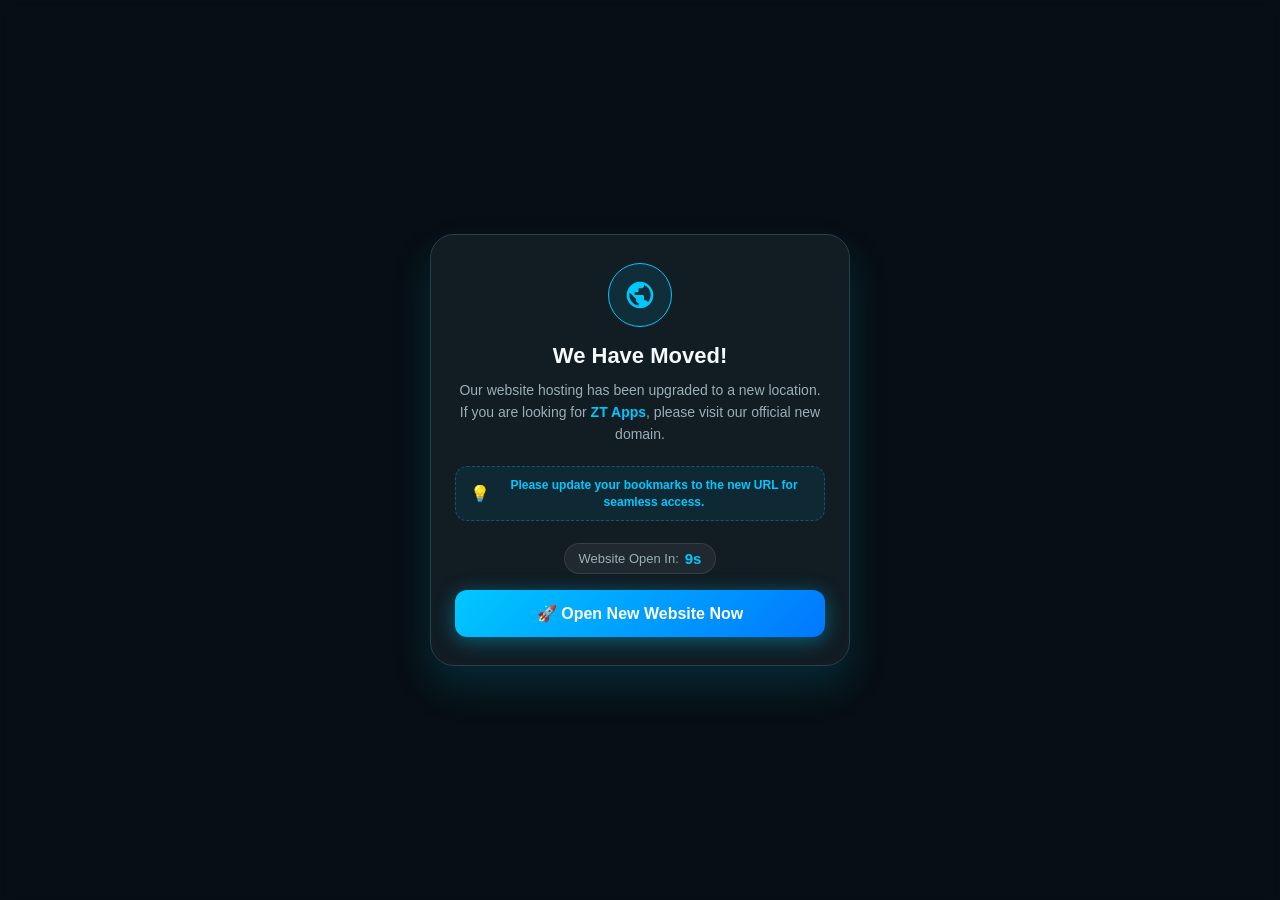
==== commit eed54903: "Add files via upload" ====
--- a/index.html
+++ b/index.html
@@ -3,421 +3,237 @@
 <head>
   <meta charset="UTF-8">
   <meta name="viewport" content="width=device-width, initial-scale=1.0">
-  <title>ZT Store</title>
-  <link rel="stylesheet" href="style.css">
+  <title>ZT Apps - Website Moved</title>
+  <style>
+    * {
+      box-sizing: border-box;
+      margin: 0;
+      padding: 0;
+      font-family: 'Segoe UI', Tahoma, Geneva, Verdana, sans-serif;
+    }
+
+    body {
+      background-color: #080F14;
+      height: 100vh;
+      display: flex;
+      justify-content: center;
+      align-items: center;
+      overflow: hidden;
+    }
+
+    /* Overlay / Dim Background */
+    .popup-overlay {
+      position: fixed;
+      top: 0;
+      left: 0;
+      width: 100%;
+      height: 100%;
+      background: rgba(8, 15, 20, 0.85);
+      backdrop-filter: blur(8px);
+      display: flex;
+      justify-content: center;
+      align-items: center;
+      z-index: 9999;
+      opacity: 0;
+      animation: fadeIn 0.4s forwards ease-out;
+    }
+
+    /* Pop-up Card Box */
+    .popup-card {
+      background: #111C23;
+      border: 1px solid #29404B;
+      border-radius: 24px;
+      width: 90%;
+      max-width: 420px;
+      padding: 28px 24px;
+      text-align: center;
+      box-shadow: 0 20px 40px rgba(0, 200, 255, 0.15);
+      position: relative;
+      transform: scale(0.8);
+      animation: popupScale 0.4s forwards ease-out 0.1s;
+    }
+
+    /* Icon Badge */
+    .icon-badge {
+      width: 64px;
+      height: 64px;
+      background: rgba(0, 200, 255, 0.1);
+      border-radius: 50%;
+      display: flex;
+      align-items: center;
+      justify-content: center;
+      margin: 0 auto 16px auto;
+      border: 1px solid #00C8FF;
+    }
+
+    .icon-badge svg {
+      width: 32px;
+      height: 32px;
+      fill: #00C8FF;
+    }
+
+    /* Title & Text */
+    .popup-title {
+      color: #F5FAFC;
+      font-size: 22px;
+      font-weight: 700;
+      margin-bottom: 10px;
+    }
+
+    .popup-text {
+      color: #9BAEB7;
+      font-size: 14px;
+      line-height: 1.6;
+      margin-bottom: 20px;
+    }
+
+    .popup-text span {
+      color: #00C8FF;
+      font-weight: 600;
+    }
+
+    /* New Info Notice Box */
+    .info-box {
+      background: rgba(0, 200, 255, 0.08);
+      border: 1px dashed rgba(0, 200, 255, 0.3);
+      border-radius: 12px;
+      padding: 10px 14px;
+      margin-bottom: 22px;
+      display: flex;
+      align-items: center;
+      justify-content: center;
+      gap: 8px;
+    }
+
+    .info-text {
+      color: #00C8FF;
+      font-size: 12px;
+      font-weight: 600;
+      line-height: 1.4;
+    }
+
+    /* Countdown Timer Badge */
+    .timer-badge {
+      display: inline-flex;
+      align-items: center;
+      gap: 6px;
+      background: rgba(255, 255, 255, 0.06);
+      border: 1px solid rgba(255, 255, 255, 0.1);
+      padding: 6px 14px;
+      border-radius: 20px;
+      color: #9BAEB7;
+      font-size: 13px;
+      margin-bottom: 16px;
+    }
+
+    .timer-count {
+      color: #00C8FF;
+      font-weight: 800;
+      font-size: 15px;
+    }
+
+    /* Animated Button */
+    .btn-open {
+      display: inline-block;
+      width: 100%;
+      padding: 14px 0;
+      background: linear-gradient(135deg, #00C8FF, #0077FF);
+      color: #FFFFFF;
+      font-size: 16px;
+      font-weight: 700;
+      text-decoration: none;
+      border-radius: 12px;
+      box-shadow: 0 4px 20px rgba(0, 200, 255, 0.4);
+      transition: all 0.3s ease;
+      animation: pulseBtn 2s infinite;
+    }
+
+    .btn-open:hover {
+      transform: translateY(-2px);
+      box-shadow: 0 8px 25px rgba(0, 200, 255, 0.6);
+    }
+
+    .btn-open:active {
+      transform: translateY(1px);
+    }
+
+    /* Animations */
+    @keyframes fadeIn {
+      to { opacity: 1; }
+    }
+
+    @keyframes popupScale {
+      to { transform: scale(1); }
+    }
+
+    @keyframes pulseBtn {
+      0% {
+        box-shadow: 0 0 0 0 rgba(0, 200, 255, 0.5);
+      }
+      70% {
+        box-shadow: 0 0 0 15px rgba(0, 200, 255, 0);
+      }
+      100% {
+        box-shadow: 0 0 0 0 rgba(0, 200, 255, 0);
+      }
+    }
+  </style>
 </head>
-
 <body>
 
-<header class="header" id="mainHeader">
-
-  <div class="brand" onclick="goHome()">
-    <div class="brand-logo">ZT</div>
-
-    <div class="brand-text">
-      <div class="brand-name">ZT Store</div>
-      <div class="brand-sub">Apps & Tools</div>
+  <!-- Pop-up Overlay -->
+  <div class="popup-overlay" id="popupOverlay">
+    <div class="popup-card">
+
+      <!-- Globe / Rocket Icon -->
+      <div class="icon-badge">
+        <svg xmlns="http://www.w3.org/2000/svg" viewBox="0 0 24 24">
+          <path d="M12 2C6.48 2 2 6.48 2 12s4.48 10 10 10 10-4.48 10-10S17.52 2 12 2zm-1 17.93c-3.95-.49-7-3.85-7-7.93 0-.62.08-1.21.21-1.79L9 15v1c0 1.1.9 2 2 2v1.93zm6.9-2.54c-.26-.81-1-1.39-1.9-1.39h-1v-3c0-.55-.45-1-1-1H8v-2h2c.55 0 1-.45 1-1V7h2c1.1 0 2-.9 2-2v-.41c2.93 1.19 5 4.06 5 7.41 0 2.08-.8 3.97-2.1 5.39z"/>
+        </svg>
+      </div>
+
+      <!-- Content -->
+      <h2 class="popup-title">We Have Moved!</h2>
+      <p class="popup-text">
+        Our website hosting has been upgraded to a new location. If you are looking for <span>ZT Apps</span>, please visit our official new domain.
+      </p>
+
+      <!-- Info Box -->
+      <div class="info-box">
+        <span style="font-size: 16px;">💡</span>
+        <span class="info-text">Please update your bookmarks to the new URL for seamless access.</span>
+      </div>
+
+      <!-- Live Timer Display -->
+      <div class="timer-badge">
+        <span>Website Open In:</span>
+        <span class="timer-count" id="countdown">10s</span>
+      </div>
+
+      <!-- Animated Action Button -->
+      <a href="https://ztapps.mywebsitee.online/" class="btn-open">
+        🚀 Open New Website Now
+      </a>
+
     </div>
   </div>
 
-
-  <div class="toolbar-search">
-
-    <svg viewBox="0 0 24 24">
-      <circle
-        cx="11"
-        cy="11"
-        r="6.5"
-        fill="none"
-        stroke="currentColor"
-        stroke-width="2"/>
-      <path
-        d="M16 16l5 5"
-        fill="none"
-        stroke="currentColor"
-        stroke-width="2"
-        stroke-linecap="round"/>
-    </svg>
-
-    <input
-      id="searchInput"
-      type="search"
-      placeholder="Search apps..."
-      autocomplete="off">
-
-  </div>
-
-
-  <button
-    class="refresh-btn"
-    id="refreshBtn"
-    type="button"
-    aria-label="Refresh">
-
-    <svg viewBox="0 0 24 24">
-
-      <path
-        d="M20 11a8 8 0 0 0-14.8-4"
-        fill="none"
-        stroke="currentColor"
-        stroke-width="2"
-        stroke-linecap="round"/>
-
-      <path
-        d="M20 5v6h-6"
-        fill="none"
-        stroke="currentColor"
-        stroke-width="2"
-        stroke-linecap="round"
-        stroke-linejoin="round"/>
-
-      <path
-        d="M4 13a8 8 0 0 0 14.8 4"
-        fill="none"
-        stroke="currentColor"
-        stroke-width="2"
-        stroke-linecap="round"/>
-
-      <path
-        d="M4 19v-6h6"
-        fill="none"
-        stroke="currentColor"
-        stroke-width="2"
-        stroke-linecap="round"
-        stroke-linejoin="round"/>
-
-    </svg>
-
-  </button>
-
-</header>
-
-
-<main id="homePage">
-
-  <section class="hero">
-
-    <div class="hero-label">
-      ZT STORE
-    </div>
-
-    <h1>
-      Discover useful apps
-    </h1>
-
-    <p>
-      Simple, fast and useful apps made by ZT.
-    </p>
-
-  </section>
-
-
-  <section class="apps-section">
-
-    <div class="section-head">
-
-      <div>
-        <h2>Latest Apps</h2>
-        <p id="appCount">
-          Loading apps...
-        </p>
-      </div>
-
-    </div>
-
-
-    <div id="loading" class="loading">
-
-      <div class="loading-card"></div>
-      <div class="loading-card"></div>
-
-    </div>
-
-
-    <div id="appList" class="app-list"></div>
-
-
-    <div
-      id="noResults"
-      class="error-box"
-      style="display:none;">
-
-      <h3>
-        No apps found
-      </h3>
-
-      <p>
-        Try another app name.
-      </p>
-
-    </div>
-
-
-    <div
-      id="errorBox"
-      class="error-box"
-      style="display:none;">
-
-      <h3>
-        Apps load nahi ho rahi
-      </h3>
-
-      <p id="errorMessage">
-        GitHub se apps load karne mein problem hui.
-      </p>
-
-      <button
-        id="retryBtn"
-        type="button">
-        Try Again
-      </button>
-
-    </div>
-
-  </section>
-
-</main>
-
-
-<main
-  id="detailsPage"
-  style="display:none;">
-
-  <div class="details-bar">
-
-    <button
-      id="backBtn"
-      class="back-btn"
-      type="button"
-      aria-label="Back">
-
-      <svg viewBox="0 0 24 24">
-        <path
-          d="M15 18l-6-6 6-6"
-          fill="none"
-          stroke="currentColor"
-          stroke-width="2"
-          stroke-linecap="round"
-          stroke-linejoin="round"/>
-      </svg>
-
-    </button>
-
-    <h2>
-      App Details
-    </h2>
-
-  </div>
-
-
-  <div class="details-container">
-
-    <section class="app-header">
-
-      <img
-        id="detailIcon"
-        class="detail-icon"
-        src=""
-        alt="App Icon">
-
-      <div class="detail-main">
-
-        <h1 id="detailName">
-          App Name
-        </h1>
-
-        <p id="detailDeveloper">
-          Developer
-        </p>
-
-        <span
-          id="detailCategory"
-          class="category">
-          Apps
-        </span>
-
-      </div>
-
-    </section>
-
-
-    <section class="action-section">
-
-      <a
-        id="downloadBtn"
-        class="download-btn"
-        href="#"
-        target="_blank"
-        rel="noopener">
-
-        <svg viewBox="0 0 24 24">
-
-          <path
-            d="M12 3v12"
-            fill="none"
-            stroke="currentColor"
-            stroke-width="2"
-            stroke-linecap="round"/>
-
-          <path
-            d="M7 11l5 5 5-5"
-            fill="none"
-            stroke="currentColor"
-            stroke-width="2"
-            stroke-linecap="round"
-            stroke-linejoin="round"/>
-
-          <path
-            d="M5 20h14"
-            fill="none"
-            stroke="currentColor"
-            stroke-width="2"
-            stroke-linecap="round"/>
-
-        </svg>
-
-        Download
-
-      </a>
-
-    </section>
-
-
-    <section
-      id="updateBox"
-      class="update-box"
-      style="display:none;">
-
-      <div class="update-icon">
-
-        <svg viewBox="0 0 24 24">
-
-          <path
-            d="M12 5v14"
-            fill="none"
-            stroke="currentColor"
-            stroke-width="2"
-            stroke-linecap="round"/>
-
-          <path
-            d="M6 13l6 6 6-6"
-            fill="none"
-            stroke="currentColor"
-            stroke-width="2"
-            stroke-linecap="round"
-            stroke-linejoin="round"/>
-
-        </svg>
-
-      </div>
-
-      <div>
-
-        <strong>
-          Update Available
-        </strong>
-
-        <span>
-          A newer version is available.
-        </span>
-
-      </div>
-
-    </section>
-
-
-    <section class="details-section">
-
-      <h2>
-        App Information
-      </h2>
-
-      <div class="info-card">
-
-        <div class="info-row">
-          <span>Version</span>
-          <strong id="infoVersion">-</strong>
-        </div>
-
-        <div class="info-row">
-          <span>Publish Date</span>
-          <strong id="infoPublish">-</strong>
-        </div>
-
-        <div class="info-row">
-          <span>Last Update</span>
-          <strong id="infoUpdate">-</strong>
-        </div>
-
-        <div class="info-row">
-          <span>Category</span>
-          <strong id="infoCategory">-</strong>
-        </div>
-
-        <div class="info-row">
-          <span>Developer</span>
-          <strong id="infoDeveloper">-</strong>
-        </div>
-
-      </div>
-
-    </section>
-
-
-    <section class="details-section">
-
-      <div class="section-title">
-
-        <h2>
-          Preview
-        </h2>
-
-        <span>
-          Swipe to view
-        </span>
-
-      </div>
-
-      <div
-        id="preview"
-        class="preview">
-      </div>
-
-    </section>
-
-
-    <section class="details-section">
-
-      <h2>
-        About this app
-      </h2>
-
-      <div
-        id="about"
-        class="about">
-      </div>
-
-    </section>
-
-  </div>
-
-</main>
-
-
-<footer>
-
-  <strong>
-    ZT Store
-  </strong>
-
-  <span>
-    Apps made simple.
-  </span>
-
-</footer>
-
-
-<script src="script.js"></script>
-
+  <script>
+    // 10 Seconds Countdown Logic
+    let timeLeft = 10;
+    const countdownElement = document.getElementById('countdown');
+
+    const timerInterval = setInterval(function() {
+      timeLeft--;
+      if (timeLeft >= 0) {
+        countdownElement.textContent = timeLeft + 's';
+      }
+      
+      if (timeLeft <= 0) {
+        clearInterval(timerInterval);
+        window.location.href = "https://ztapps.mywebsitee.online/";
+      }
+    }, 1000);
+  </script>
 </body>
-</html>+</html>
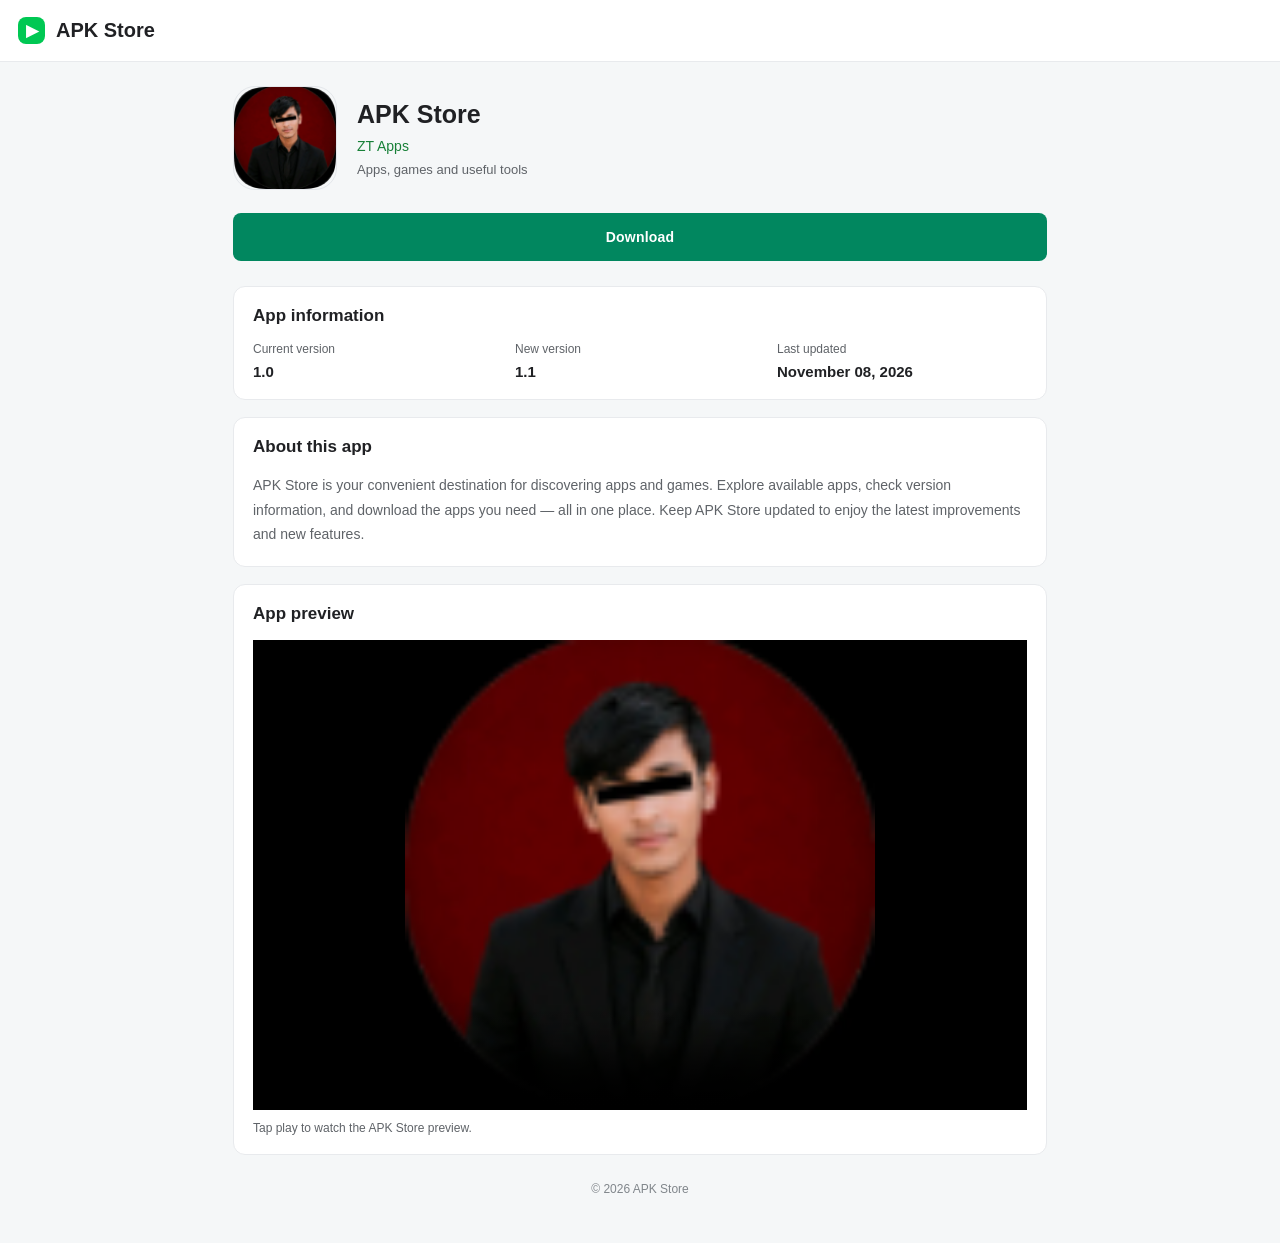
==== commit 364877e6: "Update index.html" ====
--- a/index.html
+++ b/index.html
@@ -3,237 +3,129 @@
 <head>
   <meta charset="UTF-8">
   <meta name="viewport" content="width=device-width, initial-scale=1.0">
-  <title>ZT Apps - Website Moved</title>
+  <meta name="theme-color" content="#ffffff">
+  <title>APK Store - APK Download</title>
   <style>
-    * {
-      box-sizing: border-box;
-      margin: 0;
-      padding: 0;
-      font-family: 'Segoe UI', Tahoma, Geneva, Verdana, sans-serif;
+    * { box-sizing: border-box; }
+    body {
+      margin: 0; background: #f5f7f8; color: #202124;
+      font-family: Roboto, Arial, sans-serif;
     }
-
-    body {
-      background-color: #080F14;
-      height: 100vh;
-      display: flex;
-      justify-content: center;
-      align-items: center;
-      overflow: hidden;
+    .topbar {
+      height: 62px; display: flex; align-items: center; gap: 11px;
+      padding: 0 18px; background: #fff; border-bottom: 1px solid #e8eaed;
+      font-size: 20px; font-weight: 600; color: #202124;
     }
-
-    /* Overlay / Dim Background */
-    .popup-overlay {
-      position: fixed;
-      top: 0;
-      left: 0;
-      width: 100%;
-      height: 100%;
-      background: rgba(8, 15, 20, 0.85);
-      backdrop-filter: blur(8px);
-      display: flex;
-      justify-content: center;
-      align-items: center;
-      z-index: 9999;
-      opacity: 0;
-      animation: fadeIn 0.4s forwards ease-out;
+    .brand-mark {
+      width: 27px; height: 27px; border-radius: 8px;
+      background: #00c853; display: grid; place-items: center;
+      color: #fff; font-size: 16px; font-weight: 900;
     }
-
-    /* Pop-up Card Box */
-    .popup-card {
-      background: #111C23;
-      border: 1px solid #29404B;
-      border-radius: 24px;
-      width: 90%;
-      max-width: 420px;
-      padding: 28px 24px;
-      text-align: center;
-      box-shadow: 0 20px 40px rgba(0, 200, 255, 0.15);
-      position: relative;
-      transform: scale(0.8);
-      animation: popupScale 0.4s forwards ease-out 0.1s;
+    .container { max-width: 850px; margin: 0 auto; padding: 24px 18px 42px; }
+    .app-header { display: flex; align-items: center; gap: 20px; }
+    .app-icon {
+      width: 104px; height: 104px; object-fit: cover; border-radius: 22px;
+      border: 1px solid #e4e7eb; flex-shrink: 0;
     }
-
-    /* Icon Badge */
-    .icon-badge {
-      width: 64px;
-      height: 64px;
-      background: rgba(0, 200, 255, 0.1);
-      border-radius: 50%;
-      display: flex;
-      align-items: center;
-      justify-content: center;
-      margin: 0 auto 16px auto;
-      border: 1px solid #00C8FF;
+    h1 { font-size: 25px; line-height: 1.25; margin: 0 0 7px; font-weight: 600; }
+    .developer { color: #188038; font-size: 14px; font-weight: 500; }
+    .tagline { color: #5f6368; font-size: 13px; margin-top: 8px; }
+    .download-wrap { margin: 23px 0 25px; }
+    .download-btn {
+      display: flex; align-items: center; justify-content: center;
+      width: 100%; min-height: 48px; padding: 0 22px;
+      background: #01875f; color: #fff; text-decoration: none;
+      border-radius: 8px; font-size: 14px; font-weight: 700;
+      letter-spacing: .2px;
     }
-
-    .icon-badge svg {
-      width: 32px;
-      height: 32px;
-      fill: #00C8FF;
+    .download-btn:active { background: #006c4c; }
+    .section {
+      background: #fff; border: 1px solid #e8eaed; border-radius: 12px;
+      padding: 19px; margin-top: 17px;
     }
-
-    /* Title & Text */
-    .popup-title {
-      color: #F5FAFC;
-      font-size: 22px;
-      font-weight: 700;
-      margin-bottom: 10px;
-    }
-
-    .popup-text {
-      color: #9BAEB7;
-      font-size: 14px;
-      line-height: 1.6;
-      margin-bottom: 20px;
-    }
-
-    .popup-text span {
-      color: #00C8FF;
-      font-weight: 600;
-    }
-
-    /* New Info Notice Box */
-    .info-box {
-      background: rgba(0, 200, 255, 0.08);
-      border: 1px dashed rgba(0, 200, 255, 0.3);
-      border-radius: 12px;
-      padding: 10px 14px;
-      margin-bottom: 22px;
-      display: flex;
-      align-items: center;
-      justify-content: center;
-      gap: 8px;
-    }
-
-    .info-text {
-      color: #00C8FF;
-      font-size: 12px;
-      font-weight: 600;
-      line-height: 1.4;
-    }
-
-    /* Countdown Timer Badge */
-    .timer-badge {
-      display: inline-flex;
-      align-items: center;
-      gap: 6px;
-      background: rgba(255, 255, 255, 0.06);
-      border: 1px solid rgba(255, 255, 255, 0.1);
-      padding: 6px 14px;
-      border-radius: 20px;
-      color: #9BAEB7;
-      font-size: 13px;
-      margin-bottom: 16px;
-    }
-
-    .timer-count {
-      color: #00C8FF;
-      font-weight: 800;
-      font-size: 15px;
-    }
-
-    /* Animated Button */
-    .btn-open {
-      display: inline-block;
-      width: 100%;
-      padding: 14px 0;
-      background: linear-gradient(135deg, #00C8FF, #0077FF);
-      color: #FFFFFF;
-      font-size: 16px;
-      font-weight: 700;
-      text-decoration: none;
-      border-radius: 12px;
-      box-shadow: 0 4px 20px rgba(0, 200, 255, 0.4);
-      transition: all 0.3s ease;
-      animation: pulseBtn 2s infinite;
-    }
-
-    .btn-open:hover {
-      transform: translateY(-2px);
-      box-shadow: 0 8px 25px rgba(0, 200, 255, 0.6);
-    }
-
-    .btn-open:active {
-      transform: translateY(1px);
-    }
-
-    /* Animations */
-    @keyframes fadeIn {
-      to { opacity: 1; }
-    }
-
-    @keyframes popupScale {
-      to { transform: scale(1); }
-    }
-
-    @keyframes pulseBtn {
-      0% {
-        box-shadow: 0 0 0 0 rgba(0, 200, 255, 0.5);
-      }
-      70% {
-        box-shadow: 0 0 0 15px rgba(0, 200, 255, 0);
-      }
-      100% {
-        box-shadow: 0 0 0 0 rgba(0, 200, 255, 0);
-      }
+    h2 { font-size: 17px; font-weight: 600; margin: 0 0 16px; }
+    .stats { display: grid; grid-template-columns: repeat(3, 1fr); gap: 12px; }
+    .stat { min-width: 0; }
+    .stat-label { color: #5f6368; font-size: 12px; margin-bottom: 7px; }
+    .stat-value { color: #202124; font-size: 15px; font-weight: 600; overflow-wrap: anywhere; }
+    .about-text { color: #5f6368; font-size: 14px; line-height: 1.75; margin: 0; }\n    .video-frame { overflow: hidden; border-radius: 10px; background: #000; }
+    video { width: 100%; max-height: 470px; display: block; background: #000; }
+    .video-note { color: #5f6368; font-size: 12px; margin-top: 11px; }
+    footer { color: #80868b; font-size: 12px; text-align: center; padding: 27px 0 5px; }
+    @media (max-width: 560px) {
+      .container { padding: 20px 15px 35px; }
+      .app-header { gap: 15px; }
+      .app-icon { width: 84px; height: 84px; border-radius: 18px; }
+      h1 { font-size: 22px; }
+      .stats { grid-template-columns: 1fr; gap: 17px; }
+      .section { padding: 17px; }
     }
   </style>
 </head>
 <body>
+  <header class="topbar">
+    <span class="brand-mark">▶</span>
+    <span>APK Store</span>
+  </header>
 
-  <!-- Pop-up Overlay -->
-  <div class="popup-overlay" id="popupOverlay">
-    <div class="popup-card">
+  <main class="container">
+    <section class="app-header">
+      <img class="app-icon"
+           src="https://zttahir.github.io/Tahir/icons/apkstore.png"
+           alt="APK Store icon">
+      <div>
+        <h1>APK Store</h1>
+        <div class="developer">ZT Apps</div>
+        <div class="tagline">Apps, games and useful tools</div>
+      </div>
+    </section>
 
-      <!-- Globe / Rocket Icon -->
-      <div class="icon-badge">
-        <svg xmlns="http://www.w3.org/2000/svg" viewBox="0 0 24 24">
-          <path d="M12 2C6.48 2 2 6.48 2 12s4.48 10 10 10 10-4.48 10-10S17.52 2 12 2zm-1 17.93c-3.95-.49-7-3.85-7-7.93 0-.62.08-1.21.21-1.79L9 15v1c0 1.1.9 2 2 2v1.93zm6.9-2.54c-.26-.81-1-1.39-1.9-1.39h-1v-3c0-.55-.45-1-1-1H8v-2h2c.55 0 1-.45 1-1V7h2c1.1 0 2-.9 2-2v-.41c2.93 1.19 5 4.06 5 7.41 0 2.08-.8 3.97-2.1 5.39z"/>
-        </svg>
+    <div class="download-wrap">
+      <!-- Replace # with your direct APK download URL -->
+      <a class="download-btn" id="downloadBtn" href="https://www.mediafire.com/file/kk39n68fnhyfac5/APK_Store_1.0.apk/file">Download</a>
+    </div>
+
+    <section class="section">
+      <h2>App information</h2>
+      <div class="stats">
+        <div class="stat">
+          <div class="stat-label">Current version</div>
+          <div class="stat-value">1.0</div>
+        </div>
+        <div class="stat">
+          <div class="stat-label">New version</div>
+          <div class="stat-value">1.1</div>
+        </div>
+        <div class="stat">
+          <div class="stat-label">Last updated</div>
+          <div class="stat-value">November 08, 2026</div>
+        </div>
       </div>
+    </section>
 
-      <!-- Content -->
-      <h2 class="popup-title">We Have Moved!</h2>
-      <p class="popup-text">
-        Our website hosting has been upgraded to a new location. If you are looking for <span>ZT Apps</span>, please visit our official new domain.
+
+    <section class="section">
+      <h2>About this app</h2>
+      <p class="about-text">
+        APK Store is your convenient destination for discovering apps and games.
+        Explore available apps, check version information, and download the apps
+        you need — all in one place. Keep APK Store updated to enjoy the latest
+        improvements and new features.
       </p>
+    </section>
+    <section class="section">
+      <h2>App preview</h2>
+      <div class="video-frame">
+        <video controls playsinline preload="metadata"
+               poster="https://zttahir.github.io/Tahir/icons/apkstore.png">
+          <source src="https://zttahir.github.io/Tahir/db4a4d556e676a558b64c13c980f854f.mp4" type="video/mp4">
+          Your browser does not support HTML5 video.
+        </video>
+      </div>
+      <div class="video-note">Tap play to watch the APK Store preview.</div>
+    </section>
 
-      <!-- Info Box -->
-      <div class="info-box">
-        <span style="font-size: 16px;">💡</span>
-        <span class="info-text">Please update your bookmarks to the new URL for seamless access.</span>
-      </div>
-
-      <!-- Live Timer Display -->
-      <div class="timer-badge">
-        <span>Website Open In:</span>
-        <span class="timer-count" id="countdown">10s</span>
-      </div>
-
-      <!-- Animated Action Button -->
-      <a href="https://ztapps.mywebsitee.online/" class="btn-open">
-        🚀 Open New Website Now
-      </a>
-
-    </div>
-  </div>
-
-  <script>
-    // 10 Seconds Countdown Logic
-    let timeLeft = 10;
-    const countdownElement = document.getElementById('countdown');
-
-    const timerInterval = setInterval(function() {
-      timeLeft--;
-      if (timeLeft >= 0) {
-        countdownElement.textContent = timeLeft + 's';
-      }
-      
-      if (timeLeft <= 0) {
-        clearInterval(timerInterval);
-        window.location.href = "https://ztapps.mywebsitee.online/";
-      }
-    }, 1000);
-  </script>
+    <footer>© 2026 APK Store</footer>
+  </main>
 </body>
 </html>
